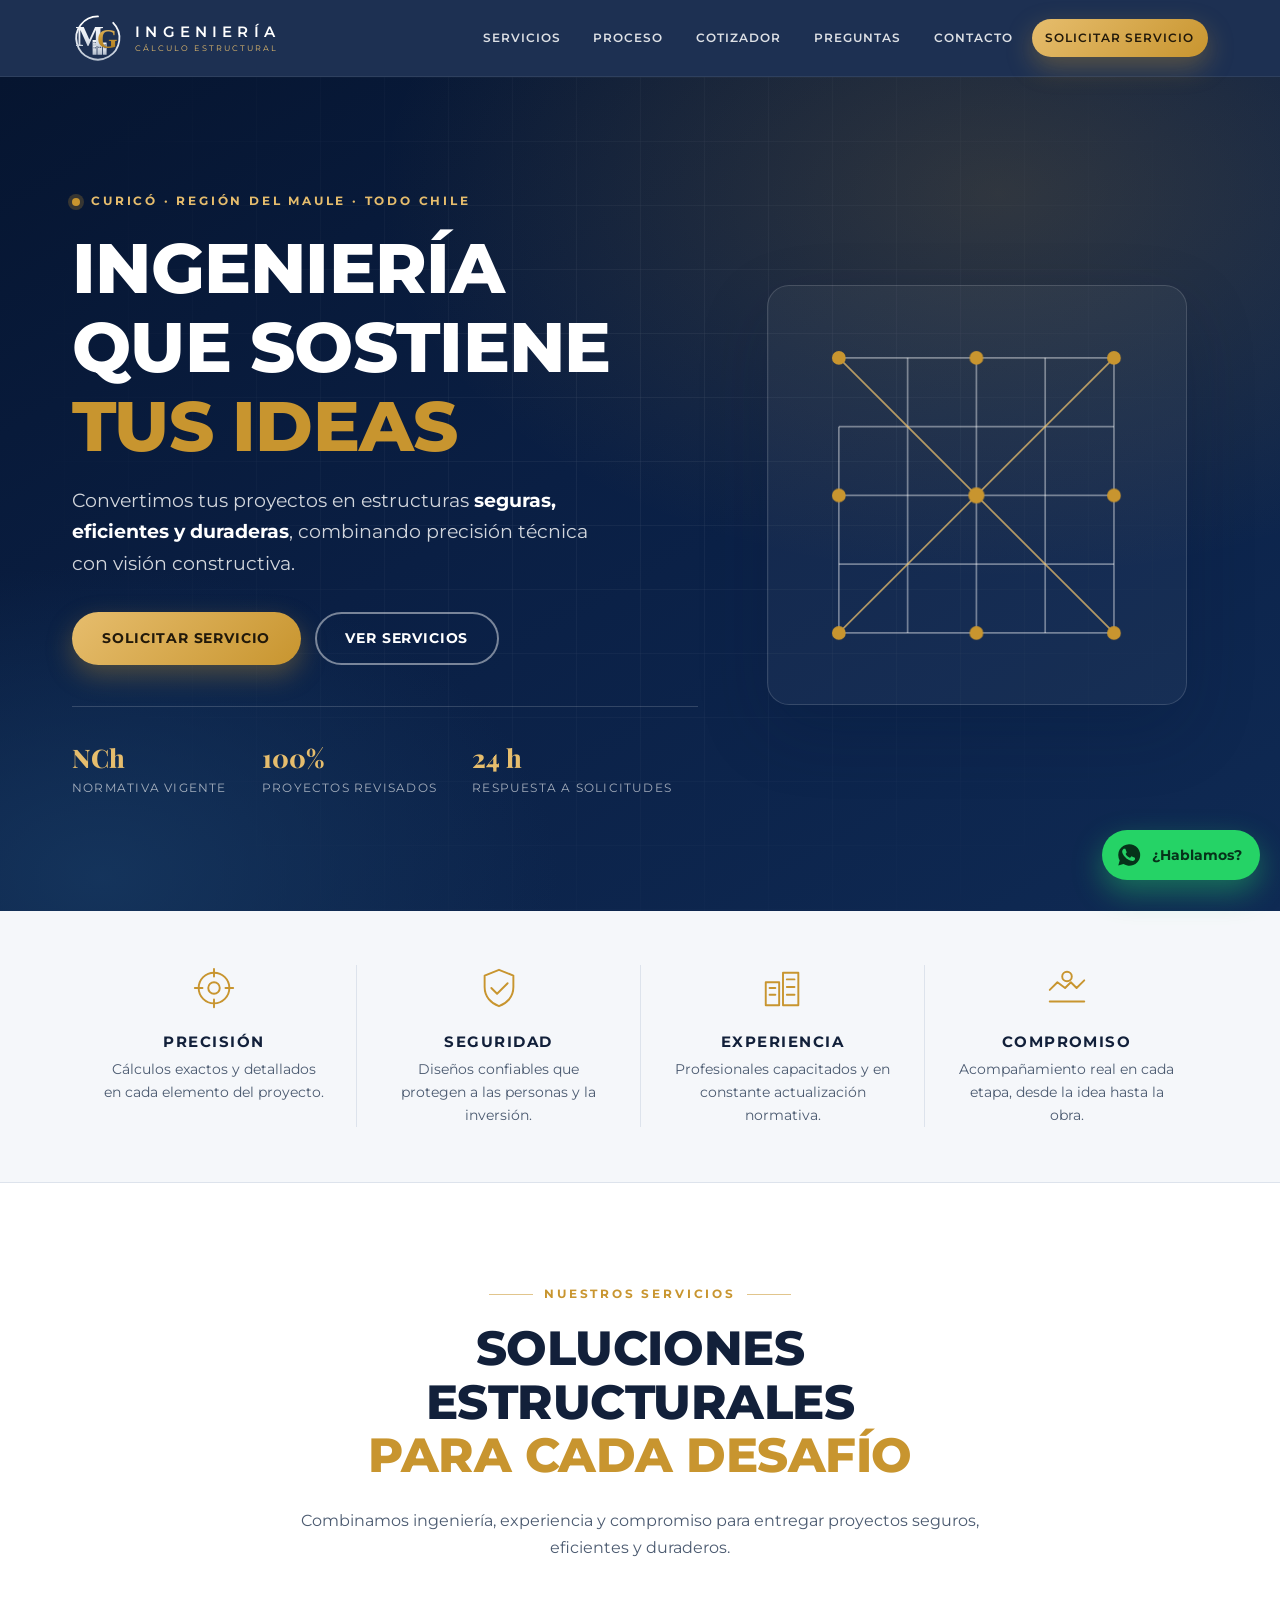
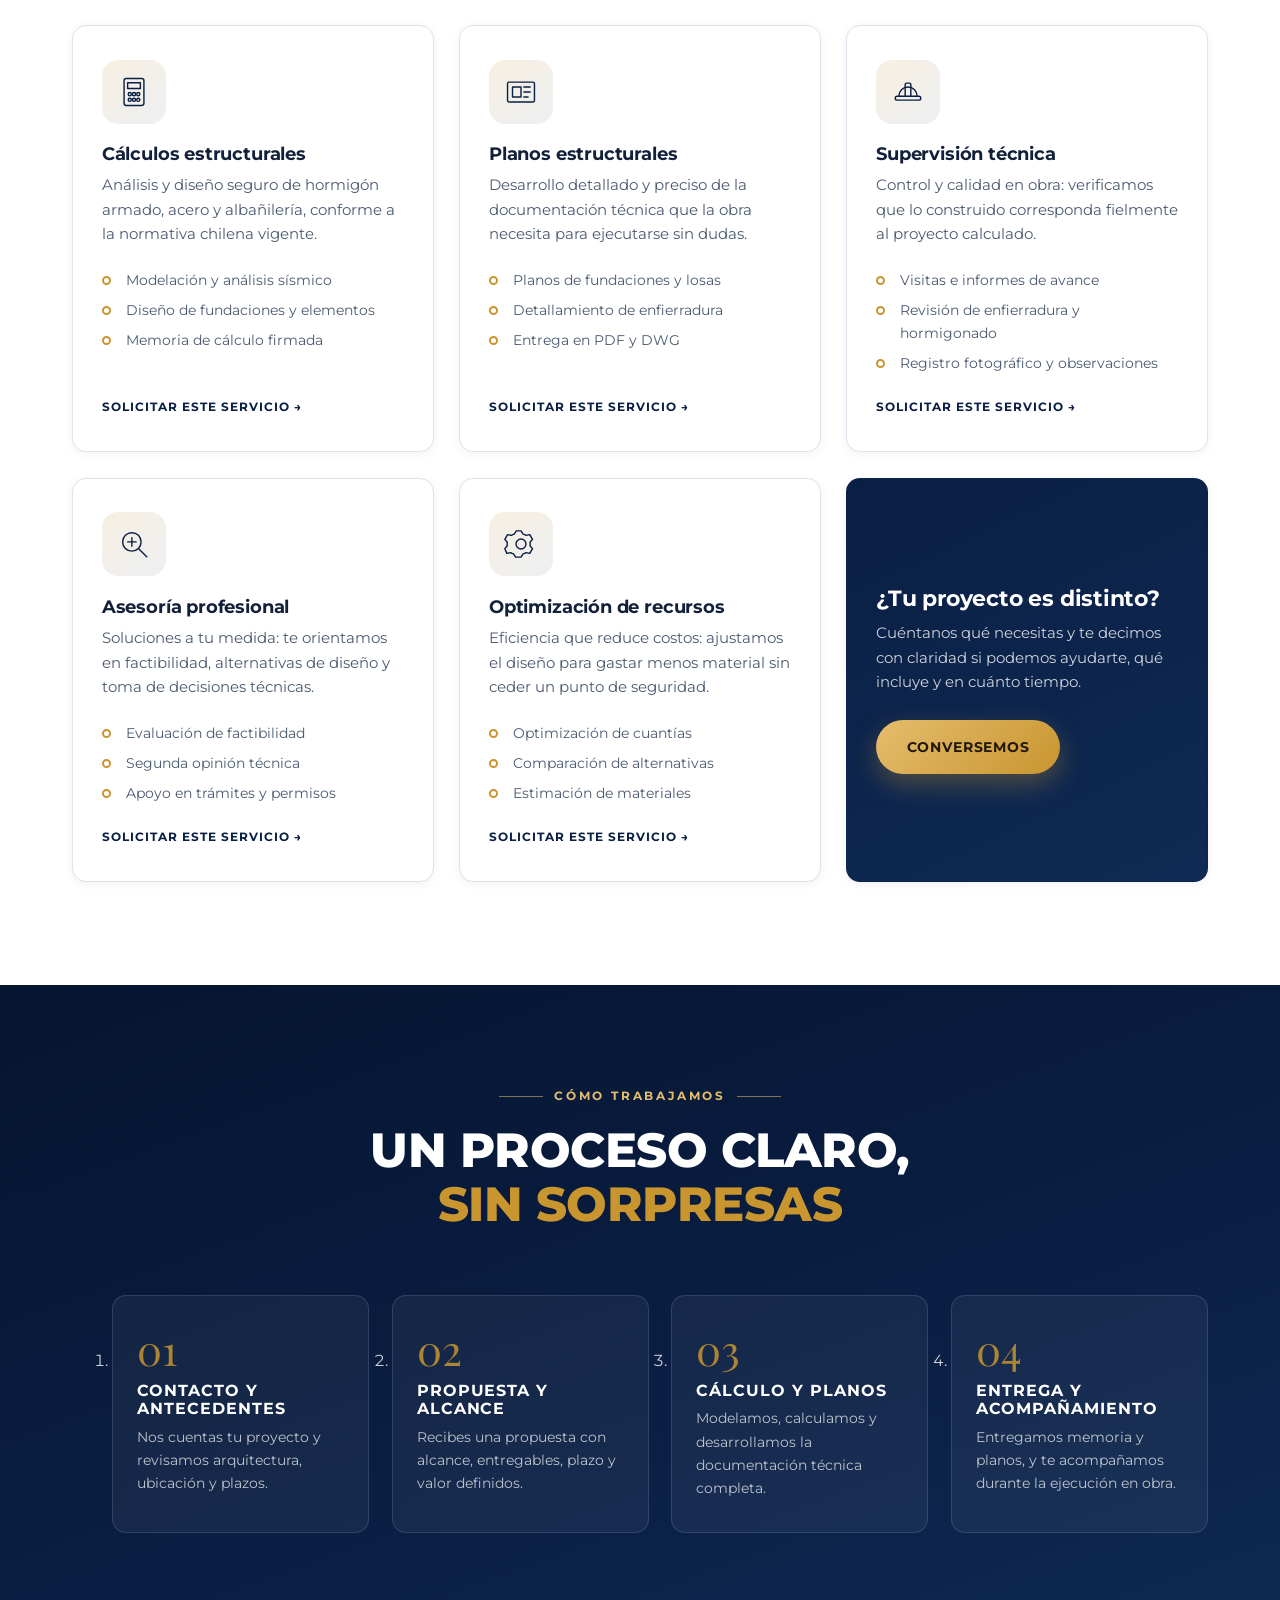
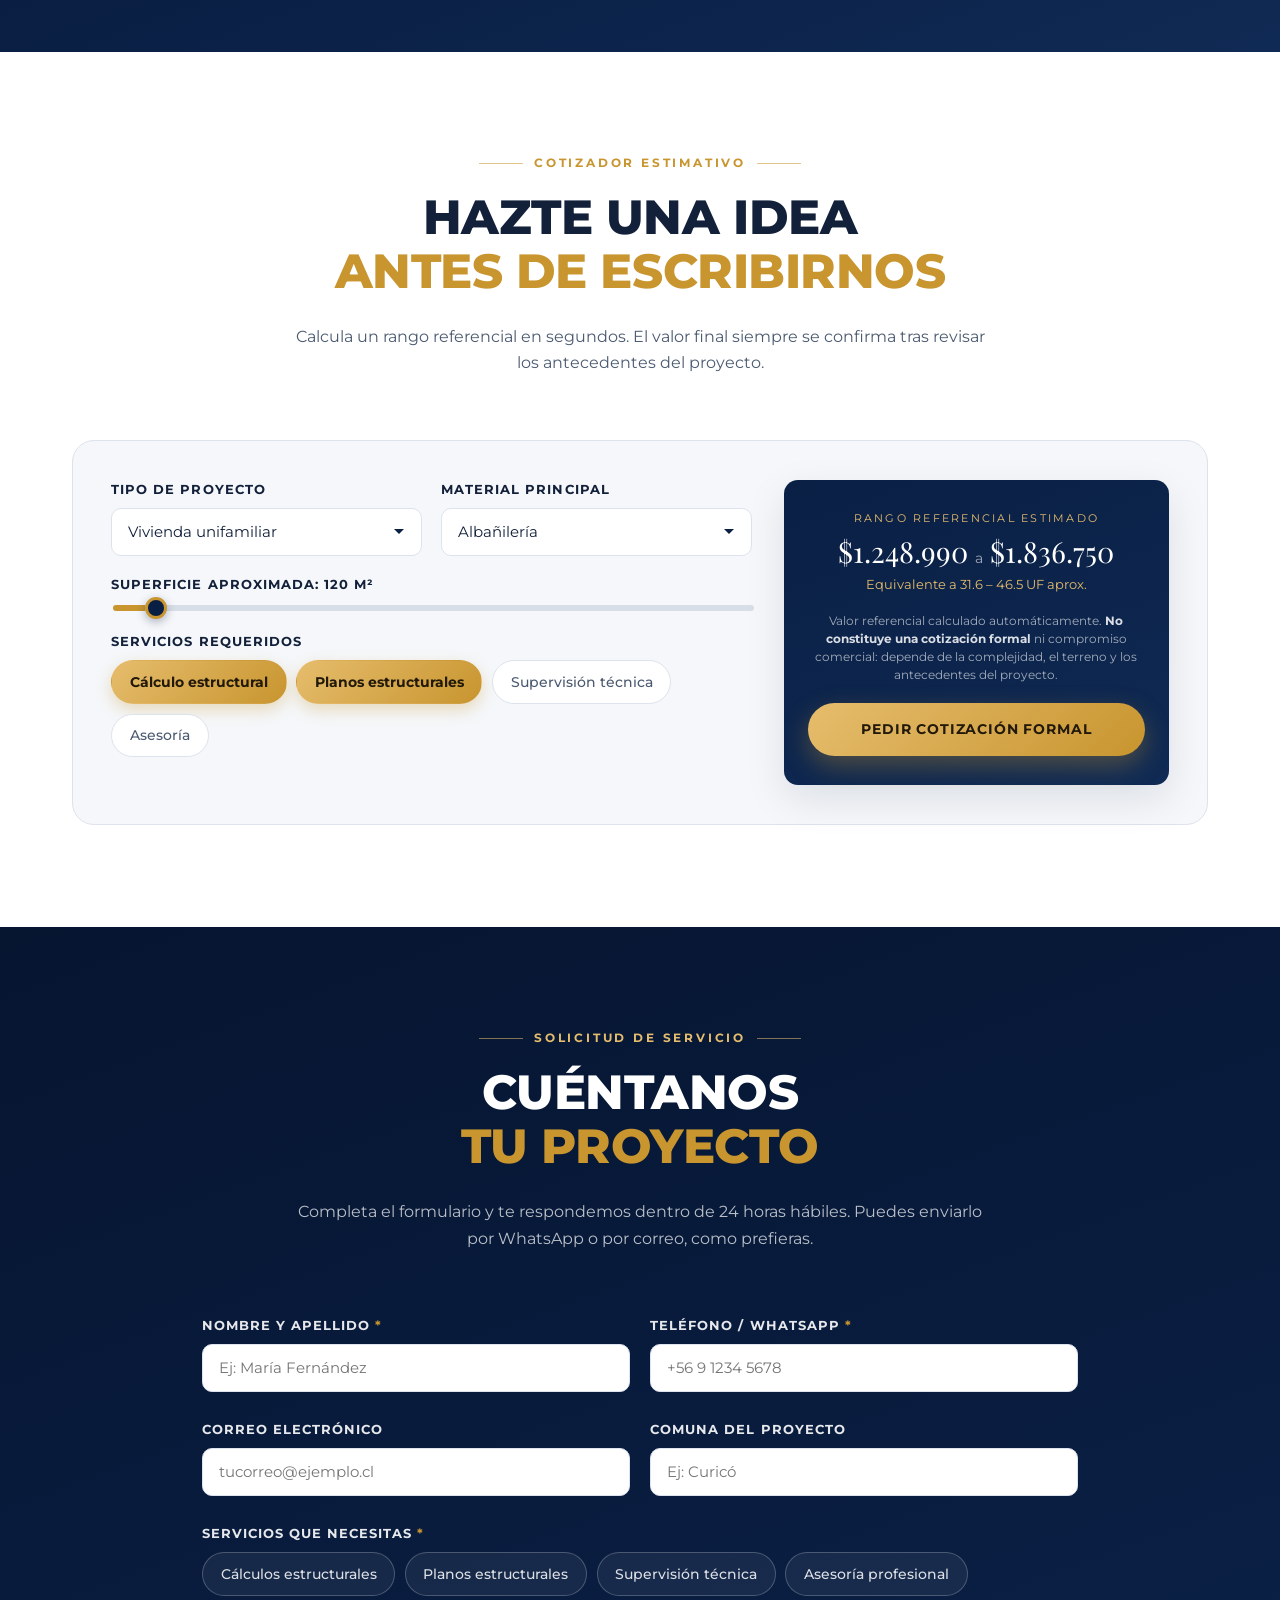
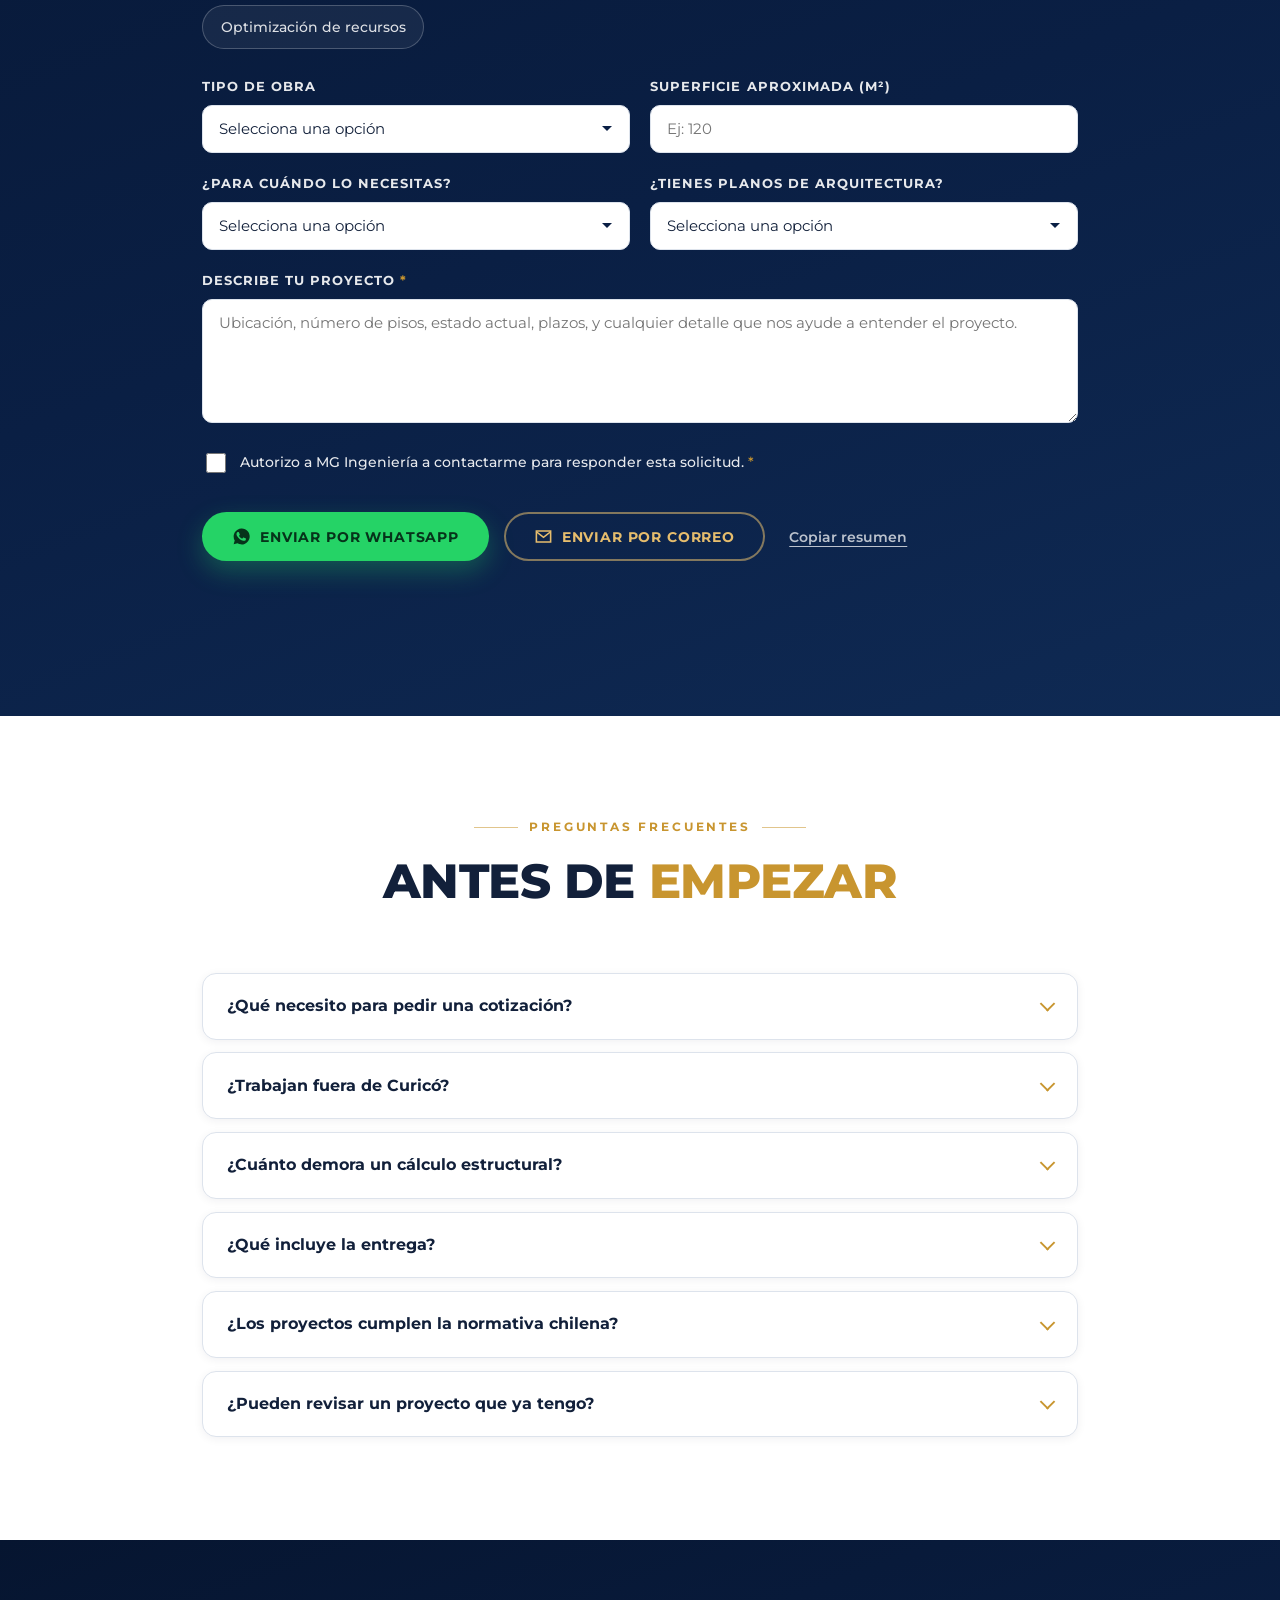
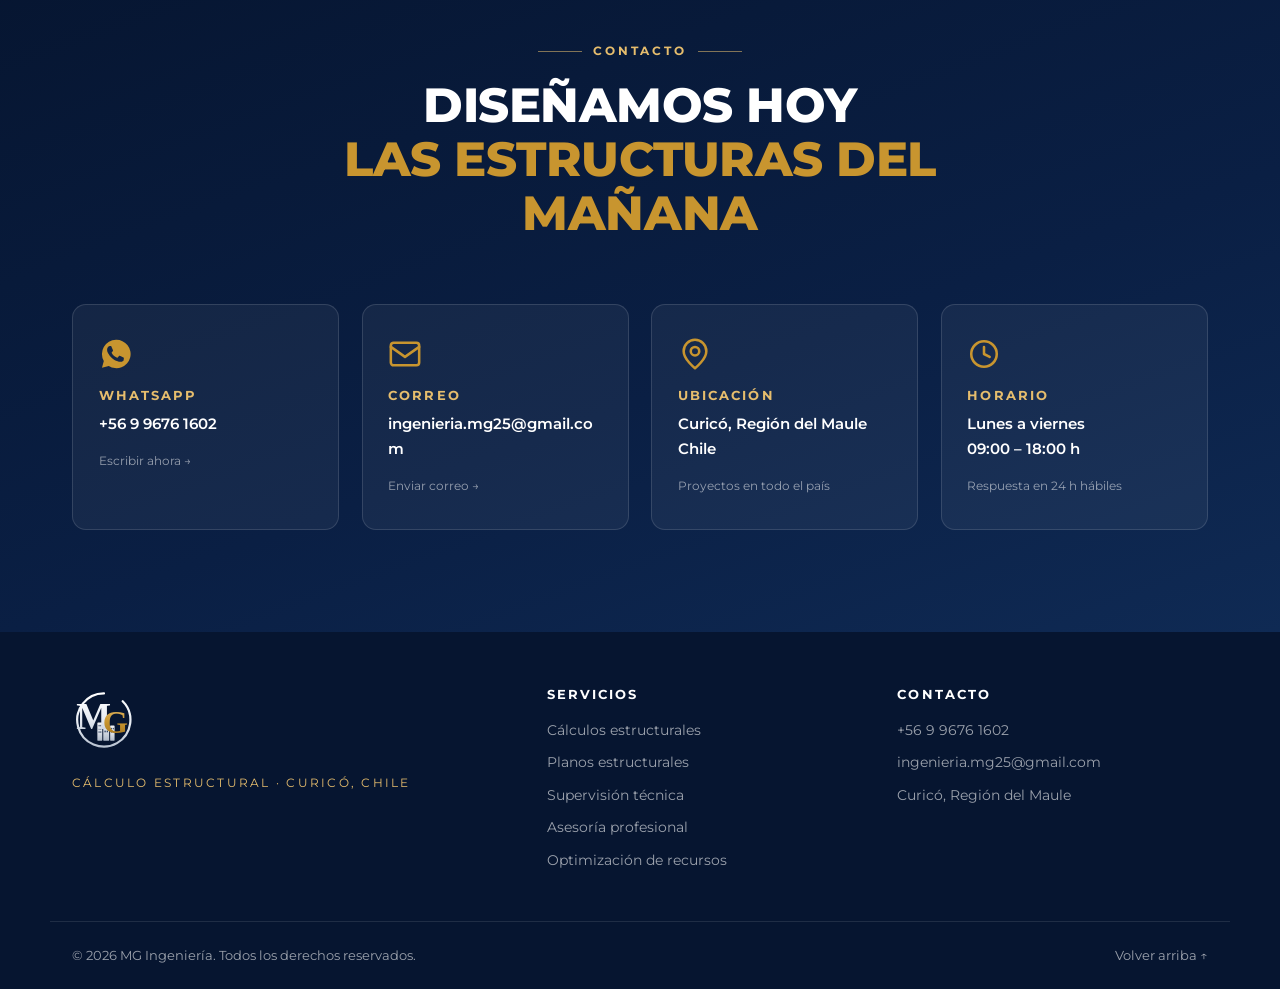
==== mg-ingenieria.html @ 3b6d4bb8 "Agregar versión de un solo archivo para previsualización mg-ingenieria.html contiene el CSS, el Java" ====
<!DOCTYPE html>
<html lang="es-CL">
<head>
<meta charset="utf-8">
<meta name="viewport" content="width=device-width, initial-scale=1">
<title>MG Ingeniería | Cálculo Estructural en Curicó, Chile</title>
<meta name="description" content="MG Ingeniería — cálculo estructural, planos, supervisión técnica y asesoría profesional en Curicó, Región del Maule. Convertimos tus proyectos en estructuras seguras, eficientes y duraderas.">
<meta name="theme-color" content="#0a1f44">
<link rel="icon" href="[data-uri]" type="image/svg+xml">
<link rel="canonical" href="https://mgingenieria.cl/">

<!-- Open Graph / redes sociales -->
<meta property="og:type" content="website">
<meta property="og:locale" content="es_CL">
<meta property="og:site_name" content="MG Ingeniería">
<meta property="og:title" content="MG Ingeniería | Cálculo Estructural">
<meta property="og:description" content="Ingeniería que sostiene tus ideas. Cálculo estructural, planos, supervisión y asesoría en Curicó, Chile.">
<meta property="og:image" content="[data-uri]">
<meta name="twitter:card" content="summary_large_image">

<link rel="preconnect" href="https://fonts.googleapis.com">
<link rel="preconnect" href="https://fonts.gstatic.com" crossorigin>
<link href="https://fonts.googleapis.com/css2?family=Montserrat:wght@400;500;600;700;800&family=Playfair+Display:wght@700&display=swap" rel="stylesheet">
<style>
/* ============================================================
   MG INGENIERÍA — Hoja de estilos
   Paleta: azul marino profundo + dorado + blanco
   ============================================================ */

:root{
  --navy-900:#061530;
  --navy-800:#0a1f44;
  --navy-700:#0f2a54;
  --navy-600:#16375f;
  --gold:#c8952f;
  --gold-300:#e6bd6d;
  --gold-600:#9c6f1d;
  --ink:#12203a;
  --body:#4b5a70;
  --line:#dde3ec;
  --bg:#ffffff;
  --bg-soft:#f5f7fa;
  --white:#ffffff;

  --radius:14px;
  --radius-lg:22px;
  --shadow-sm:0 2px 10px rgba(6,21,48,.06);
  --shadow:0 14px 40px rgba(6,21,48,.10);
  --shadow-lg:0 26px 70px rgba(6,21,48,.18);

  --wrap:1180px;
  --sans:'Montserrat', system-ui, -apple-system, 'Segoe UI', Roboto, sans-serif;
  --serif:'Playfair Display', Georgia, serif;
}

*,*::before,*::after{box-sizing:border-box}
html{scroll-behavior:smooth;scroll-padding-top:84px;-webkit-text-size-adjust:100%}
body{
  margin:0;font-family:var(--sans);color:var(--body);background:var(--bg);
  font-size:16px;line-height:1.65;overflow-x:hidden;
}
img,svg{max-width:100%}
a{color:inherit;text-decoration:none}
h1,h2,h3,h4{color:var(--ink);margin:0 0 .5em;line-height:1.12;letter-spacing:-.01em}
h1{font-size:clamp(2.6rem,6vw,4.4rem);font-weight:800;text-transform:uppercase}
h2{font-size:clamp(1.9rem,4vw,3rem);font-weight:800;text-transform:uppercase}
h3{font-size:1.12rem;font-weight:700}
p{margin:0 0 1rem}
ul{margin:0;padding:0;list-style:none}
.gold{color:var(--gold)}

.container{width:100%;max-width:var(--wrap);margin-inline:auto;padding-inline:22px}
.container.narrow{max-width:920px}

.skip-link{
  position:absolute;left:-9999px;top:0;background:var(--gold);color:#fff;
  padding:.7rem 1.1rem;z-index:999;border-radius:0 0 8px 0;font-weight:600;
}
.skip-link:focus{left:0}
:focus-visible{outline:3px solid var(--gold);outline-offset:3px;border-radius:4px}

/* ───────── Botones ───────── */
.btn{
  display:inline-flex;align-items:center;justify-content:center;gap:.55rem;
  padding:.95rem 1.9rem;border:0;border-radius:999px;cursor:pointer;
  font-family:var(--sans);font-size:.86rem;font-weight:700;letter-spacing:.06em;
  text-transform:uppercase;transition:transform .2s,box-shadow .2s,background .2s,color .2s;
  white-space:nowrap;
}
.btn:hover{transform:translateY(-2px)}
.btn-sm{padding:.62rem 1.25rem;font-size:.74rem}
.btn-block{width:100%}
.btn-gold{background:linear-gradient(135deg,var(--gold-300),var(--gold));color:#22190a;box-shadow:0 10px 26px rgba(200,149,47,.35)}
.btn-gold:hover{box-shadow:0 16px 34px rgba(200,149,47,.45)}
.btn-ghost{background:transparent;color:#fff;box-shadow:inset 0 0 0 2px rgba(255,255,255,.45)}
.btn-ghost:hover{background:rgba(255,255,255,.1)}
.btn-outline{background:transparent;color:var(--gold-300);box-shadow:inset 0 0 0 2px rgba(230,189,109,.55)}
.btn-outline:hover{background:rgba(230,189,109,.12)}
.btn-whatsapp{background:#25D366;color:#06331a;box-shadow:0 10px 26px rgba(37,211,102,.3)}
.btn-whatsapp:hover{box-shadow:0 16px 34px rgba(37,211,102,.42)}
.btn-link{background:none;color:rgba(255,255,255,.72);text-transform:none;letter-spacing:0;
  font-weight:600;padding:.9rem .6rem;text-decoration:underline;text-underline-offset:4px}
.btn-link:hover{color:#fff}
.btn-ico{width:19px;height:19px;fill:currentColor;flex:none}

/* ───────── Header ───────── */
.site-header{
  position:sticky;top:0;z-index:100;
  background:rgba(10,31,68,.92);backdrop-filter:blur(12px);
  border-bottom:1px solid rgba(255,255,255,.08);transition:box-shadow .3s,background .3s;
}
.site-header.scrolled{background:rgba(6,21,48,.97);box-shadow:0 8px 30px rgba(0,0,0,.28)}
.header-inner{display:flex;align-items:center;justify-content:space-between;gap:1rem;min-height:76px}
.brand{display:flex;align-items:center;gap:.7rem}
.brand-mark{flex:none}
.brand-text{display:flex;flex-direction:column;line-height:1}
.brand-name{color:#fff;font-weight:600;font-size:.95rem;letter-spacing:.34em}
.brand-tag{color:var(--gold-300);font-size:.53rem;letter-spacing:.24em;text-transform:uppercase;margin-top:5px}

.nav ul{display:flex;align-items:center;gap:.35rem}
.nav a{
  display:block;padding:.55rem .85rem;color:rgba(255,255,255,.85);
  font-size:.78rem;font-weight:600;letter-spacing:.08em;text-transform:uppercase;
  border-radius:999px;transition:color .2s,background .2s;
}
.nav a:not(.btn):hover,.nav a.active{color:var(--gold-300);background:rgba(255,255,255,.07)}
.nav a.btn{color:#22190a}

.nav-toggle{
  display:none;flex-direction:column;justify-content:center;gap:5px;
  width:46px;height:42px;padding:0 10px;background:transparent;border:0;cursor:pointer;
}
.nav-toggle span{height:2px;background:#fff;border-radius:2px;transition:transform .28s,opacity .2s}
.nav-toggle[aria-expanded="true"] span:nth-child(1){transform:translateY(7px) rotate(45deg)}
.nav-toggle[aria-expanded="true"] span:nth-child(2){opacity:0}
.nav-toggle[aria-expanded="true"] span:nth-child(3){transform:translateY(-7px) rotate(-45deg)}

/* ───────── Hero ───────── */
.hero{position:relative;color:#fff;overflow:hidden;isolation:isolate}
.hero-bg{
  position:absolute;inset:0;z-index:-1;
  background:
    radial-gradient(1000px 620px at 78% 14%,rgba(200,149,47,.20),transparent 62%),
    radial-gradient(760px 520px at 8% 96%,rgba(22,55,95,.85),transparent 60%),
    linear-gradient(150deg,var(--navy-900) 0%,var(--navy-800) 46%,var(--navy-700) 100%);
}
.hero-bg::after{
  content:"";position:absolute;inset:0;opacity:.16;
  background-image:linear-gradient(rgba(255,255,255,.35) 1px,transparent 1px),
                   linear-gradient(90deg,rgba(255,255,255,.35) 1px,transparent 1px);
  background-size:64px 64px;
  -webkit-mask-image:radial-gradient(circle at 50% 40%,#000,transparent 78%);
  mask-image:radial-gradient(circle at 50% 40%,#000,transparent 78%);
}
.hero-inner{
  display:grid;grid-template-columns:1.15fr .85fr;gap:3rem;align-items:center;
  padding:clamp(4rem,9vw,7.5rem) 22px clamp(4.5rem,9vw,7rem);
}
.hero h1{color:#fff;margin-bottom:1.2rem}
.lead{font-size:clamp(1.02rem,1.6vw,1.2rem);color:rgba(255,255,255,.82);max-width:34rem}
.lead strong{color:#fff;font-weight:700}
.hero-actions{display:flex;flex-wrap:wrap;gap:.9rem;margin:2rem 0 2.6rem}

.eyebrow{
  display:flex;align-items:center;gap:.7rem;margin:0 0 1.1rem;
  font-size:.73rem;font-weight:700;letter-spacing:.24em;text-transform:uppercase;color:var(--gold-300);
}
.eyebrow.center{justify-content:center;color:var(--gold)}
.eyebrow .dot{width:8px;height:8px;border-radius:50%;background:var(--gold);box-shadow:0 0 0 4px rgba(200,149,47,.25)}
.eyebrow .line{width:44px;height:1px;background:currentColor;opacity:.55}

.hero-stats{display:flex;flex-wrap:wrap;gap:2.2rem;padding-top:1.8rem;border-top:1px solid rgba(255,255,255,.16)}
.hero-stats li{display:flex;flex-direction:column}
.hero-stats strong{font-size:1.6rem;font-weight:800;color:var(--gold-300);font-family:var(--serif)}
.hero-stats span{font-size:.76rem;letter-spacing:.1em;text-transform:uppercase;color:rgba(255,255,255,.62)}

.hero-art{display:flex;justify-content:center}
.blueprint{
  position:relative;width:min(100%,420px);aspect-ratio:1;border-radius:var(--radius-lg);
  background:rgba(255,255,255,.04);border:1px solid rgba(255,255,255,.14);
  box-shadow:var(--shadow-lg);display:grid;place-items:center;padding:1.6rem;
  animation:float 7s ease-in-out infinite;
}
@keyframes float{0%,100%{transform:translateY(-8px)}50%{transform:translateY(8px)}}
.frame-svg{width:100%;height:auto}
.frame-lines line,.frame-lines rect{
  fill:none;stroke:rgba(255,255,255,.4);stroke-width:1.5;
  stroke-dasharray:900;stroke-dashoffset:900;animation:draw 3.2s ease forwards;
}
.frame-lines line:nth-child(n+8){stroke:rgba(230,189,109,.75);animation-delay:.6s}
@keyframes draw{to{stroke-dashoffset:0}}
.frame-nodes circle{fill:var(--gold);opacity:0;animation:pop .5s ease forwards 2.4s}
@keyframes pop{to{opacity:1}}

/* ───────── Valores ───────── */
.values{background:var(--bg-soft);border-bottom:1px solid var(--line)}
.values-grid{display:grid;grid-template-columns:repeat(4,1fr);gap:0;padding-block:3.4rem}
.value{padding:0 2rem;text-align:center;border-left:1px solid var(--line)}
.value:first-child{border-left:0}
.value .ico{width:46px;height:46px;fill:none;stroke:var(--gold);stroke-width:2;
  stroke-linecap:round;stroke-linejoin:round;margin-bottom:.9rem}
.value h3{text-transform:uppercase;letter-spacing:.1em;font-size:.92rem}
.value p{font-size:.88rem;margin:0}

/* ───────── Secciones ───────── */
.section{padding:clamp(4rem,8vw,6.5rem) 0}
.section-dark{
  background:linear-gradient(160deg,var(--navy-900),var(--navy-800) 60%,var(--navy-700));
  color:rgba(255,255,255,.8);
}
.section-dark h2,.section-dark h3,.section-dark h4{color:#fff}
.section-dark .eyebrow.center{color:var(--gold-300)}
.section-head{text-align:center;max-width:44rem;margin:0 auto clamp(2.6rem,5vw,4rem)}
.section-sub{font-size:1.02rem;margin-top:1rem}
.section-dark .section-sub{color:rgba(255,255,255,.72)}

/* ───────── Tarjetas de servicio ───────── */
.cards{display:grid;grid-template-columns:repeat(3,1fr);gap:1.6rem}
.card{
  position:relative;background:#fff;border:1px solid var(--line);border-radius:var(--radius);
  padding:2.1rem 1.8rem;box-shadow:var(--shadow-sm);overflow:hidden;
  transition:transform .3s,box-shadow .3s,border-color .3s;display:flex;flex-direction:column;
}
.card::before{
  content:"";position:absolute;inset:0 0 auto;height:4px;
  background:linear-gradient(90deg,var(--gold-300),var(--gold));
  transform:scaleX(0);transform-origin:left;transition:transform .35s;
}
.card:hover{transform:translateY(-8px);box-shadow:var(--shadow);border-color:transparent}
.card:hover::before{transform:scaleX(1)}
.card-ico{
  width:64px;height:64px;border-radius:16px;display:grid;place-items:center;margin-bottom:1.3rem;
  background:linear-gradient(145deg,rgba(200,149,47,.14),rgba(10,31,68,.07));
}
.card-ico svg{width:34px;height:34px;fill:none;stroke:var(--navy-800);stroke-width:2;
  stroke-linecap:round;stroke-linejoin:round}
.card:hover .card-ico svg{stroke:var(--gold)}
.card p{font-size:.93rem}
.card-list{margin:.4rem 0 1.4rem;display:grid;gap:.45rem}
.card-list li{position:relative;padding-left:1.5rem;font-size:.86rem;color:var(--body)}
.card-list li::before{
  content:"";position:absolute;left:0;top:.52em;width:9px;height:9px;border-radius:50%;
  border:2px solid var(--gold);
}
.card-cta{
  margin-top:auto;font-size:.78rem;font-weight:700;letter-spacing:.08em;text-transform:uppercase;
  color:var(--navy-800);transition:color .2s,gap .2s;
}
.card-cta:hover{color:var(--gold)}
.card-invite{
  background:linear-gradient(155deg,var(--navy-800),var(--navy-700));border-color:transparent;
  color:rgba(255,255,255,.8);justify-content:center;align-items:flex-start;
}
.card-invite h3{color:#fff;font-size:1.35rem}
.card-invite .btn{margin-top:.6rem}

/* ───────── Proceso ───────── */
.steps{display:grid;grid-template-columns:repeat(4,1fr);gap:1.4rem;counter-reset:s}
.step{
  position:relative;padding:2rem 1.5rem;border-radius:var(--radius);
  background:rgba(255,255,255,.05);border:1px solid rgba(255,255,255,.12);
  transition:background .3s,transform .3s;
}
.step:hover{background:rgba(255,255,255,.09);transform:translateY(-6px)}
.step-n{
  display:block;font-family:var(--serif);font-size:2.6rem;line-height:1;
  color:var(--gold);opacity:.85;margin-bottom:.7rem;
}
.step h3{font-size:1.02rem;text-transform:uppercase;letter-spacing:.06em}
.step p{font-size:.88rem;color:rgba(255,255,255,.72);margin:0}

/* ───────── Cotizador ───────── */
.quoter{
  display:grid;grid-template-columns:1.25fr .75fr;gap:2rem;align-items:start;
  background:var(--bg-soft);border:1px solid var(--line);border-radius:var(--radius-lg);
  padding:clamp(1.6rem,3vw,2.4rem);
}
.quoter-fields{display:grid;grid-template-columns:1fr 1fr;gap:1.2rem}
.quoter-result{
  background:linear-gradient(160deg,var(--navy-800),var(--navy-700));color:#fff;
  border-radius:var(--radius);padding:1.8rem 1.5rem;text-align:center;box-shadow:var(--shadow);
}
.quoter-label{font-size:.7rem;letter-spacing:.2em;text-transform:uppercase;color:var(--gold-300);margin-bottom:.4rem}
.quoter-value{font-family:var(--serif);font-size:clamp(1.35rem,3vw,1.8rem);color:#fff;margin:0 0 .2rem;line-height:1.3}
.quoter-value .sep{font-size:.85rem;color:rgba(255,255,255,.6);font-family:var(--sans)}
.quoter-uf{font-size:.82rem;color:var(--gold-300);margin-bottom:1rem}
.quoter-note{font-size:.73rem;line-height:1.55;color:rgba(255,255,255,.62);margin-bottom:1.2rem}
.quoter-note strong{color:rgba(255,255,255,.85)}

input[type=range]{
  width:100%;-webkit-appearance:none;appearance:none;height:6px;border-radius:99px;
  background:linear-gradient(90deg,var(--gold) 0%,var(--gold) var(--pct,20%),#d7dee8 var(--pct,20%));
  outline-offset:6px;
}
input[type=range]::-webkit-slider-thumb{
  -webkit-appearance:none;width:22px;height:22px;border-radius:50%;background:var(--navy-800);
  border:3px solid var(--gold);cursor:pointer;box-shadow:0 3px 10px rgba(6,21,48,.3);
}
input[type=range]::-moz-range-thumb{
  width:22px;height:22px;border-radius:50%;background:var(--navy-800);
  border:3px solid var(--gold);cursor:pointer;
}

/* ───────── Formularios ───────── */
.form-grid{display:grid;grid-template-columns:1fr 1fr;gap:1.3rem}
.field{display:flex;flex-direction:column;gap:.45rem;min-width:0}
.field-wide{grid-column:1/-1}
label,.label{font-size:.79rem;font-weight:700;letter-spacing:.08em;text-transform:uppercase;color:var(--ink)}
.section-dark label,.section-dark .label{color:rgba(255,255,255,.9)}
.req{color:var(--gold)}
input[type=text],input[type=tel],input[type=email],input[type=number],select,textarea{
  width:100%;padding:.85rem 1rem;font-family:var(--sans);font-size:.94rem;color:var(--ink);
  background:#fff;border:1.5px solid var(--line);border-radius:10px;transition:border-color .2s,box-shadow .2s;
}
textarea{resize:vertical;min-height:120px}
select{appearance:none;background-image:url("data:image/svg+xml;charset=utf-8,%3Csvg xmlns='http://www.w3.org/2000/svg' viewBox='0 0 12 8'%3E%3Cpath fill='%230a1f44' d='M1 1l5 5 5-5'/%3E%3C/svg%3E");
  background-repeat:no-repeat;background-position:right 1rem center;background-size:12px;padding-right:2.4rem}
input:focus,select:focus,textarea:focus{
  outline:none;border-color:var(--gold);box-shadow:0 0 0 4px rgba(200,149,47,.18);
}
input.invalid,textarea.invalid{border-color:#e05a4d;box-shadow:0 0 0 4px rgba(224,90,77,.15)}
.error{font-size:.78rem;color:#ff9d92;margin:0;min-height:0}
.section:not(.section-dark) .error{color:#c9382a}

.chips{display:flex;flex-wrap:wrap;gap:.6rem}
.chip{position:relative;cursor:pointer;text-transform:none;letter-spacing:0;font-weight:500}
.chip input{position:absolute;opacity:0;width:0;height:0}
.chip span{
  display:inline-block;padding:.6rem 1.1rem;border-radius:999px;font-size:.85rem;
  background:rgba(255,255,255,.06);border:1.5px solid rgba(255,255,255,.22);color:rgba(255,255,255,.85);
  transition:all .2s;
}
:where(.section:not(.section-dark),.quoter) .chip span{
  background:#fff;border-color:var(--line);color:var(--body);
}
.chip input:checked + span{
  background:linear-gradient(135deg,var(--gold-300),var(--gold));border-color:transparent;
  color:#22190a;font-weight:700;box-shadow:0 6px 16px rgba(200,149,47,.3);
}
.chip input:focus-visible + span{outline:3px solid var(--gold);outline-offset:3px}

.check{display:flex;align-items:flex-start;gap:.7rem;text-transform:none;letter-spacing:0;
  font-weight:500;font-size:.88rem;cursor:pointer;color:rgba(255,255,255,.8)}
.check input{width:20px;height:20px;flex:none;accent-color:var(--gold);margin-top:2px}

.hp{position:absolute;left:-9999px;width:1px;height:1px;overflow:hidden}

.form-actions{display:flex;flex-wrap:wrap;gap:.9rem;align-items:center;margin-top:1.8rem}
.form-status{margin-top:1rem;font-size:.9rem;min-height:1.4em;color:var(--gold-300)}
.form-status.ok{color:#7ee2a8}
.form-status.err{color:#ff9d92}

/* ───────── FAQ ───────── */
.faq{display:grid;gap:.8rem}
.faq details{
  background:#fff;border:1px solid var(--line);border-radius:var(--radius);
  box-shadow:var(--shadow-sm);overflow:hidden;transition:box-shadow .25s,border-color .25s;
}
.faq details[open]{box-shadow:var(--shadow);border-color:rgba(200,149,47,.45)}
.faq summary{
  list-style:none;cursor:pointer;padding:1.2rem 3.2rem 1.2rem 1.5rem;position:relative;
  font-weight:700;color:var(--ink);font-size:1rem;
}
.faq summary::-webkit-details-marker{display:none}
.faq summary::after{
  content:"";position:absolute;right:1.5rem;top:50%;width:11px;height:11px;
  border-right:2.5px solid var(--gold);border-bottom:2.5px solid var(--gold);
  transform:translateY(-70%) rotate(45deg);transition:transform .28s;
}
.faq details[open] summary::after{transform:translateY(-30%) rotate(-135deg)}
.faq-body{padding:0 1.5rem 1.4rem;font-size:.94rem}
.faq-body p{margin:0}

/* ───────── Contacto ───────── */
.contact-grid{display:grid;grid-template-columns:repeat(4,1fr);gap:1.4rem}
.contact-card{
  display:flex;flex-direction:column;align-items:flex-start;gap:.35rem;
  padding:2rem 1.6rem;border-radius:var(--radius);
  background:rgba(255,255,255,.05);border:1px solid rgba(255,255,255,.13);
  transition:background .3s,transform .3s,border-color .3s;
}
a.contact-card:hover{background:rgba(255,255,255,.1);transform:translateY(-6px);border-color:rgba(200,149,47,.5)}
.contact-card .ico{width:34px;height:34px;fill:none;stroke:var(--gold);stroke-width:1.8;
  stroke-linecap:round;stroke-linejoin:round;margin-bottom:.7rem}
.contact-card .ico-fill{fill:var(--gold);stroke:none}
.contact-card h3{font-size:.82rem;letter-spacing:.16em;text-transform:uppercase;color:var(--gold-300);margin-bottom:.15rem}
.contact-card p{color:#fff;font-weight:600;margin:0;font-size:.95rem;overflow-wrap:anywhere;hyphens:none}
.contact-go{margin-top:.6rem;font-size:.78rem;color:rgba(255,255,255,.55)}

/* ───────── Footer ───────── */
.site-footer{background:var(--navy-900);color:rgba(255,255,255,.6);padding-top:3.5rem}
.footer-inner{display:grid;grid-template-columns:1.4fr 1fr 1fr;gap:2.5rem;padding-bottom:2.5rem}
.footer-tag{font-size:.78rem;letter-spacing:.18em;text-transform:uppercase;color:var(--gold-300);margin-top:.8rem}
.site-footer h4{color:#fff;font-size:.8rem;letter-spacing:.16em;text-transform:uppercase;margin-bottom:1rem}
.site-footer li{margin-bottom:.55rem;font-size:.9rem}
.site-footer a:hover{color:var(--gold-300)}
.footer-bottom{
  display:flex;flex-wrap:wrap;justify-content:space-between;gap:.6rem;
  padding-block:1.4rem;border-top:1px solid rgba(255,255,255,.1);font-size:.82rem;
}
.footer-bottom p{margin:0}

/* ───────── WhatsApp flotante ───────── */
.wa-float{
  position:fixed;right:20px;bottom:20px;z-index:120;
  display:flex;align-items:center;gap:.6rem;padding:12px 18px 12px 14px;
  background:#25D366;color:#06331a;border-radius:999px;font-weight:700;font-size:.86rem;
  box-shadow:0 12px 30px rgba(37,211,102,.42);transition:transform .25s,box-shadow .25s;
}
.wa-float:hover{transform:translateY(-3px) scale(1.03);box-shadow:0 18px 40px rgba(37,211,102,.55)}
.wa-float svg{width:26px;height:26px;fill:currentColor;flex:none}

/* ───────── Animación al hacer scroll ───────── */
.reveal{opacity:0;transform:translateY(28px);transition:opacity .7s ease,transform .7s ease}
.reveal.visible{opacity:1;transform:none}

/* ═════════ Responsivo ═════════ */
@media (max-width:980px){
  .hero-inner{grid-template-columns:1fr;text-align:center}
  .hero .eyebrow,.hero-actions,.hero-stats{justify-content:center}
  .lead{margin-inline:auto}
  .hero-art{order:-1;margin-bottom:1rem}
  .blueprint{width:min(100%,300px)}
  .values-grid{grid-template-columns:1fr 1fr;gap:2rem 0}
  .value{border-left:0;padding-inline:1rem}
  .cards,.steps,.contact-grid{grid-template-columns:1fr 1fr}
  .quoter{grid-template-columns:1fr}
  .footer-inner{grid-template-columns:1fr 1fr}
}
@media (max-width:760px){
  html{scroll-padding-top:72px}
  .nav-toggle{display:flex}
  .nav{
    position:absolute;inset:100% 0 auto;background:var(--navy-900);
    border-bottom:1px solid rgba(255,255,255,.12);
    max-height:0;overflow:hidden;transition:max-height .35s ease;
  }
  .nav.open{max-height:520px}
  .nav ul{flex-direction:column;align-items:stretch;gap:0;padding:.8rem 22px 1.4rem}
  .nav a{padding:.95rem .4rem;font-size:.85rem;border-bottom:1px solid rgba(255,255,255,.07)}
  .nav a.btn{margin-top:.9rem;justify-content:center;border-bottom:0}
  .cards,.steps,.contact-grid,.form-grid,.quoter-fields{grid-template-columns:1fr}
  .field-wide{grid-column:auto}
  .footer-inner{grid-template-columns:1fr;gap:2rem}
  .form-actions .btn{width:100%}
  .wa-label{display:none}
  .wa-float{padding:14px;border-radius:50%}
  .hero-stats{gap:1.4rem}
}

@media (prefers-reduced-motion:reduce){
  *,*::before,*::after{animation-duration:.001ms!important;animation-iteration-count:1!important;
    transition-duration:.001ms!important;scroll-behavior:auto!important}
  .reveal{opacity:1;transform:none}
}

@media print{
  .site-header,.wa-float,.form-actions,.hero-art{display:none}
  body{color:#000}
  .section-dark{background:#fff;color:#000}
}

</style>
</head>
<body>

<a class="skip-link" href="#contenido">Saltar al contenido</a>

<!-- ══════════ HEADER ══════════ -->
<header class="site-header" id="inicio">
  <div class="container header-inner">
    <a class="brand" href="#inicio" aria-label="MG Ingeniería — inicio">
      <img src="[data-uri]" alt="" width="52" height="52" class="brand-mark">
      <span class="brand-text">
        <span class="brand-name">INGENIERÍA</span>
        <span class="brand-tag">Cálculo Estructural</span>
      </span>
    </a>

    <button class="nav-toggle" id="navToggle" aria-expanded="false" aria-controls="navMenu" aria-label="Abrir menú">
      <span></span><span></span><span></span>
    </button>

    <nav class="nav" id="navMenu" aria-label="Menú principal">
      <ul>
        <li><a href="#servicios">Servicios</a></li>
        <li><a href="#proceso">Proceso</a></li>
        <li><a href="#cotizador">Cotizador</a></li>
        <li><a href="#faq">Preguntas</a></li>
        <li><a href="#contacto">Contacto</a></li>
        <li><a class="btn btn-gold btn-sm" href="#solicitud">Solicitar servicio</a></li>
      </ul>
    </nav>
  </div>
</header>

<main id="contenido">

<!-- ══════════ HERO ══════════ -->
<section class="hero">
  <div class="hero-bg" aria-hidden="true"></div>
  <div class="container hero-inner">
    <div class="hero-copy">
      <p class="eyebrow"><span class="dot"></span> Curicó · Región del Maule · Todo Chile</p>
      <h1>Ingeniería<br>que sostiene<br><span class="gold">tus ideas</span></h1>
      <p class="lead">
        Convertimos tus proyectos en estructuras <strong>seguras, eficientes y duraderas</strong>,
        combinando precisión técnica con visión constructiva.
      </p>
      <div class="hero-actions">
        <a class="btn btn-gold" href="#solicitud">Solicitar servicio</a>
        <a class="btn btn-ghost" href="#servicios">Ver servicios</a>
      </div>
      <ul class="hero-stats">
        <li><strong>NCh</strong><span>Normativa vigente</span></li>
        <li><strong>100%</strong><span>Proyectos revisados</span></li>
        <li><strong>24 h</strong><span>Respuesta a solicitudes</span></li>
      </ul>
    </div>

    <div class="hero-art" aria-hidden="true">
      <div class="blueprint">
        <svg viewBox="0 0 320 320" class="frame-svg">
          <g class="frame-lines">
            <rect x="40" y="40" width="240" height="240"/>
            <line x1="40" y1="100" x2="280" y2="100"/>
            <line x1="40" y1="160" x2="280" y2="160"/>
            <line x1="40" y1="220" x2="280" y2="220"/>
            <line x1="100" y1="40" x2="100" y2="280"/>
            <line x1="160" y1="40" x2="160" y2="280"/>
            <line x1="220" y1="40" x2="220" y2="280"/>
            <line x1="40" y1="40" x2="160" y2="160"/>
            <line x1="280" y1="40" x2="160" y2="160"/>
            <line x1="40" y1="280" x2="160" y2="160"/>
            <line x1="280" y1="280" x2="160" y2="160"/>
          </g>
          <g class="frame-nodes">
            <circle cx="40" cy="40" r="6"/><circle cx="160" cy="40" r="6"/><circle cx="280" cy="40" r="6"/>
            <circle cx="40" cy="160" r="6"/><circle cx="160" cy="160" r="7"/><circle cx="280" cy="160" r="6"/>
            <circle cx="40" cy="280" r="6"/><circle cx="160" cy="280" r="6"/><circle cx="280" cy="280" r="6"/>
          </g>
        </svg>
      </div>
    </div>
  </div>
</section>

<!-- ══════════ VALORES ══════════ -->
<section class="values" aria-label="Nuestros valores">
  <div class="container values-grid">
    <article class="value reveal">
      <svg class="ico" viewBox="0 0 48 48" aria-hidden="true"><circle cx="24" cy="24" r="16"/><circle cx="24" cy="24" r="6"/><line x1="24" y1="4" x2="24" y2="12"/><line x1="24" y1="36" x2="24" y2="44"/><line x1="4" y1="24" x2="12" y2="24"/><line x1="36" y1="24" x2="44" y2="24"/></svg>
      <h3>Precisión</h3><p>Cálculos exactos y detallados en cada elemento del proyecto.</p>
    </article>
    <article class="value reveal">
      <svg class="ico" viewBox="0 0 48 48" aria-hidden="true"><path d="M24 5l15 6v12c0 10-6.5 17-15 20-8.5-3-15-10-15-20V11z"/><polyline points="16,24 22,30 33,19"/></svg>
      <h3>Seguridad</h3><p>Diseños confiables que protegen a las personas y la inversión.</p>
    </article>
    <article class="value reveal">
      <svg class="ico" viewBox="0 0 48 48" aria-hidden="true"><rect x="6" y="18" width="14" height="24"/><rect x="24" y="8" width="16" height="34"/><line x1="10" y1="24" x2="16" y2="24"/><line x1="10" y1="31" x2="16" y2="31"/><line x1="28" y1="15" x2="36" y2="15"/><line x1="28" y1="23" x2="36" y2="23"/><line x1="28" y1="31" x2="36" y2="31"/></svg>
      <h3>Experiencia</h3><p>Profesionales capacitados y en constante actualización normativa.</p>
    </article>
    <article class="value reveal">
      <svg class="ico" viewBox="0 0 48 48" aria-hidden="true"><path d="M6 26l8-8 8 6 6-6 6 6 8-8"/><path d="M6 38h36"/><circle cx="24" cy="12" r="5"/></svg>
      <h3>Compromiso</h3><p>Acompañamiento real en cada etapa, desde la idea hasta la obra.</p>
    </article>
  </div>
</section>

<!-- ══════════ SERVICIOS ══════════ -->
<section class="section" id="servicios">
  <div class="container">
    <header class="section-head reveal">
      <p class="eyebrow center"><span class="line"></span> Nuestros servicios <span class="line"></span></p>
      <h2>Soluciones estructurales<br><span class="gold">para cada desafío</span></h2>
      <p class="section-sub">Combinamos ingeniería, experiencia y compromiso para entregar proyectos seguros, eficientes y duraderos.</p>
    </header>

    <div class="cards">
      <article class="card reveal">
        <div class="card-ico">
          <svg viewBox="0 0 48 48" aria-hidden="true"><rect x="10" y="5" width="28" height="38" rx="3"/><rect x="15" y="11" width="18" height="8"/><circle cx="18" cy="27" r="2.2"/><circle cx="24" cy="27" r="2.2"/><circle cx="30" cy="27" r="2.2"/><circle cx="18" cy="35" r="2.2"/><circle cx="24" cy="35" r="2.2"/><circle cx="30" cy="35" r="2.2"/></svg>
        </div>
        <h3>Cálculos estructurales</h3>
        <p>Análisis y diseño seguro de hormigón armado, acero y albañilería, conforme a la normativa chilena vigente.</p>
        <ul class="card-list">
          <li>Modelación y análisis sísmico</li>
          <li>Diseño de fundaciones y elementos</li>
          <li>Memoria de cálculo firmada</li>
        </ul>
        <a class="card-cta" href="#solicitud" data-servicio="Cálculos estructurales">Solicitar este servicio →</a>
      </article>

      <article class="card reveal">
        <div class="card-ico">
          <svg viewBox="0 0 48 48" aria-hidden="true"><rect x="5" y="10" width="38" height="28" rx="2"/><rect x="12" y="17" width="12" height="14"/><line x1="28" y1="17" x2="37" y2="17"/><line x1="28" y1="24" x2="37" y2="24"/><line x1="28" y1="31" x2="34" y2="31"/></svg>
        </div>
        <h3>Planos estructurales</h3>
        <p>Desarrollo detallado y preciso de la documentación técnica que la obra necesita para ejecutarse sin dudas.</p>
        <ul class="card-list">
          <li>Planos de fundaciones y losas</li>
          <li>Detallamiento de enfierradura</li>
          <li>Entrega en PDF y DWG</li>
        </ul>
        <a class="card-cta" href="#solicitud" data-servicio="Planos estructurales">Solicitar este servicio →</a>
      </article>

      <article class="card reveal">
        <div class="card-ico">
          <svg viewBox="0 0 48 48" aria-hidden="true"><path d="M11 30a13 13 0 0 1 26 0"/><path d="M20 30V13.5a2 2 0 0 1 2-2h4a2 2 0 0 1 2 2V30"/><rect x="6" y="30" width="36" height="5.5" rx="2.75"/></svg>
        </div>
        <h3>Supervisión técnica</h3>
        <p>Control y calidad en obra: verificamos que lo construido corresponda fielmente al proyecto calculado.</p>
        <ul class="card-list">
          <li>Visitas e informes de avance</li>
          <li>Revisión de enfierradura y hormigonado</li>
          <li>Registro fotográfico y observaciones</li>
        </ul>
        <a class="card-cta" href="#solicitud" data-servicio="Supervisión técnica">Solicitar este servicio →</a>
      </article>

      <article class="card reveal">
        <div class="card-ico">
          <svg viewBox="0 0 48 48" aria-hidden="true"><circle cx="21" cy="21" r="13"/><line x1="31" y1="31" x2="42" y2="42"/><line x1="15" y1="21" x2="27" y2="21"/><line x1="21" y1="15" x2="21" y2="27"/></svg>
        </div>
        <h3>Asesoría profesional</h3>
        <p>Soluciones a tu medida: te orientamos en factibilidad, alternativas de diseño y toma de decisiones técnicas.</p>
        <ul class="card-list">
          <li>Evaluación de factibilidad</li>
          <li>Segunda opinión técnica</li>
          <li>Apoyo en trámites y permisos</li>
        </ul>
        <a class="card-cta" href="#solicitud" data-servicio="Asesoría profesional">Solicitar este servicio →</a>
      </article>

      <article class="card reveal">
        <div class="card-ico">
          <svg viewBox="0 0 48 48" aria-hidden="true"><circle cx="24" cy="24" r="7"/><path d="M24 5.5l3 4.6a15 15 0 0 1 4 1.7l5.4-1 3.8 6.6-3.4 4.2a15 15 0 0 1 0 4.8l3.4 4.2-3.8 6.6-5.4-1a15 15 0 0 1-4 1.7l-3 4.6h-7.6l-3-4.6a15 15 0 0 1-4-1.7l-5.4 1L1.2 30.6l3.4-4.2a15 15 0 0 1 0-4.8L1.2 17.4 5 10.8l5.4 1a15 15 0 0 1 4-1.7l3-4.6z"/></svg>
        </div>
        <h3>Optimización de recursos</h3>
        <p>Eficiencia que reduce costos: ajustamos el diseño para gastar menos material sin ceder un punto de seguridad.</p>
        <ul class="card-list">
          <li>Optimización de cuantías</li>
          <li>Comparación de alternativas</li>
          <li>Estimación de materiales</li>
        </ul>
        <a class="card-cta" href="#solicitud" data-servicio="Optimización de recursos">Solicitar este servicio →</a>
      </article>

      <article class="card card-invite reveal">
        <h3>¿Tu proyecto es distinto?</h3>
        <p>Cuéntanos qué necesitas y te decimos con claridad si podemos ayudarte, qué incluye y en cuánto tiempo.</p>
        <a class="btn btn-gold" href="#solicitud">Conversemos</a>
      </article>
    </div>
  </div>
</section>

<!-- ══════════ PROCESO ══════════ -->
<section class="section section-dark" id="proceso">
  <div class="container">
    <header class="section-head reveal">
      <p class="eyebrow center"><span class="line"></span> Cómo trabajamos <span class="line"></span></p>
      <h2>Un proceso claro,<br><span class="gold">sin sorpresas</span></h2>
    </header>

    <ol class="steps">
      <li class="step reveal"><span class="step-n">01</span><h3>Contacto y antecedentes</h3><p>Nos cuentas tu proyecto y revisamos arquitectura, ubicación y plazos.</p></li>
      <li class="step reveal"><span class="step-n">02</span><h3>Propuesta y alcance</h3><p>Recibes una propuesta con alcance, entregables, plazo y valor definidos.</p></li>
      <li class="step reveal"><span class="step-n">03</span><h3>Cálculo y planos</h3><p>Modelamos, calculamos y desarrollamos la documentación técnica completa.</p></li>
      <li class="step reveal"><span class="step-n">04</span><h3>Entrega y acompañamiento</h3><p>Entregamos memoria y planos, y te acompañamos durante la ejecución en obra.</p></li>
    </ol>
  </div>
</section>

<!-- ══════════ COTIZADOR ══════════ -->
<section class="section" id="cotizador">
  <div class="container">
    <header class="section-head reveal">
      <p class="eyebrow center"><span class="line"></span> Cotizador estimativo <span class="line"></span></p>
      <h2>Hazte una idea<br><span class="gold">antes de escribirnos</span></h2>
      <p class="section-sub">Calcula un rango referencial en segundos. El valor final siempre se confirma tras revisar los antecedentes del proyecto.</p>
    </header>

    <div class="quoter reveal">
      <div class="quoter-fields">
        <div class="field">
          <label for="q-tipo">Tipo de proyecto</label>
          <select id="q-tipo">
            <option value="vivienda">Vivienda unifamiliar</option>
            <option value="ampliacion">Ampliación o remodelación</option>
            <option value="edificio">Edificio / multifamiliar</option>
            <option value="industrial">Nave industrial / bodega</option>
            <option value="otro">Otro tipo de obra</option>
          </select>
        </div>
        <div class="field">
          <label for="q-material">Material principal</label>
          <select id="q-material">
            <option value="albanileria">Albañilería</option>
            <option value="hormigon">Hormigón armado</option>
            <option value="acero">Estructura de acero</option>
            <option value="madera">Madera</option>
            <option value="mixto">Mixto</option>
          </select>
        </div>
        <div class="field field-wide">
          <label for="q-m2">Superficie aproximada: <output id="q-m2-out">120</output> m²</label>
          <input type="range" id="q-m2" min="20" max="2000" step="10" value="120">
        </div>
        <div class="field field-wide">
          <span class="label">Servicios requeridos</span>
          <div class="chips">
            <label class="chip"><input type="checkbox" value="Cálculo estructural" data-f="1" checked><span>Cálculo estructural</span></label>
            <label class="chip"><input type="checkbox" value="Planos estructurales" data-f="0.55" checked><span>Planos estructurales</span></label>
            <label class="chip"><input type="checkbox" value="Supervisión técnica" data-f="0.45"><span>Supervisión técnica</span></label>
            <label class="chip"><input type="checkbox" value="Asesoría profesional" data-f="0.2"><span>Asesoría</span></label>
          </div>
        </div>
      </div>

      <div class="quoter-result" aria-live="polite">
        <p class="quoter-label">Rango referencial estimado</p>
        <p class="quoter-value"><span id="q-min">—</span> <span class="sep">a</span> <span id="q-max">—</span></p>
        <p class="quoter-uf" id="q-uf"></p>
        <p class="quoter-note">Valor referencial calculado automáticamente. <strong>No constituye una cotización formal</strong> ni compromiso comercial: depende de la complejidad, el terreno y los antecedentes del proyecto.</p>
        <a class="btn btn-gold btn-block" href="#solicitud" id="q-send">Pedir cotización formal</a>
      </div>
    </div>
  </div>
</section>

<!-- ══════════ FORMULARIO ══════════ -->
<section class="section section-dark" id="solicitud">
  <div class="container narrow">
    <header class="section-head reveal">
      <p class="eyebrow center"><span class="line"></span> Solicitud de servicio <span class="line"></span></p>
      <h2>Cuéntanos<br><span class="gold">tu proyecto</span></h2>
      <p class="section-sub">Completa el formulario y te respondemos dentro de 24 horas hábiles. Puedes enviarlo por WhatsApp o por correo, como prefieras.</p>
    </header>

    <form class="form reveal" id="requestForm" novalidate>
      <div class="form-grid">
        <div class="field">
          <label for="f-nombre">Nombre y apellido <span class="req">*</span></label>
          <input type="text" id="f-nombre" name="nombre" autocomplete="name" required placeholder="Ej: María Fernández">
          <p class="error" data-for="f-nombre"></p>
        </div>
        <div class="field">
          <label for="f-fono">Teléfono / WhatsApp <span class="req">*</span></label>
          <input type="tel" id="f-fono" name="telefono" autocomplete="tel" required placeholder="+56 9 1234 5678">
          <p class="error" data-for="f-fono"></p>
        </div>
        <div class="field">
          <label for="f-email">Correo electrónico</label>
          <input type="email" id="f-email" name="email" autocomplete="email" placeholder="tucorreo@ejemplo.cl">
          <p class="error" data-for="f-email"></p>
        </div>
        <div class="field">
          <label for="f-comuna">Comuna del proyecto</label>
          <input type="text" id="f-comuna" name="comuna" placeholder="Ej: Curicó">
        </div>

        <div class="field field-wide">
          <span class="label">Servicios que necesitas <span class="req">*</span></span>
          <div class="chips">
            <label class="chip"><input type="checkbox" name="servicio" value="Cálculos estructurales"><span>Cálculos estructurales</span></label>
            <label class="chip"><input type="checkbox" name="servicio" value="Planos estructurales"><span>Planos estructurales</span></label>
            <label class="chip"><input type="checkbox" name="servicio" value="Supervisión técnica"><span>Supervisión técnica</span></label>
            <label class="chip"><input type="checkbox" name="servicio" value="Asesoría profesional"><span>Asesoría profesional</span></label>
            <label class="chip"><input type="checkbox" name="servicio" value="Optimización de recursos"><span>Optimización de recursos</span></label>
          </div>
          <p class="error" data-for="servicio"></p>
        </div>

        <div class="field">
          <label for="f-tipo">Tipo de obra</label>
          <select id="f-tipo" name="tipo">
            <option value="">Selecciona una opción</option>
            <option>Vivienda unifamiliar</option>
            <option>Ampliación o remodelación</option>
            <option>Edificio / multifamiliar</option>
            <option>Nave industrial / bodega</option>
            <option>Regularización</option>
            <option>Otro</option>
          </select>
        </div>
        <div class="field">
          <label for="f-m2">Superficie aproximada (m²)</label>
          <input type="number" id="f-m2" name="superficie" min="1" step="1" placeholder="Ej: 120" inputmode="numeric">
        </div>
        <div class="field">
          <label for="f-plazo">¿Para cuándo lo necesitas?</label>
          <select id="f-plazo" name="plazo">
            <option value="">Selecciona una opción</option>
            <option>Lo antes posible</option>
            <option>Dentro de 1 mes</option>
            <option>En 2 a 3 meses</option>
            <option>Aún estoy evaluando</option>
          </select>
        </div>
        <div class="field">
          <label for="f-planos">¿Tienes planos de arquitectura?</label>
          <select id="f-planos" name="planos">
            <option value="">Selecciona una opción</option>
            <option>Sí, completos</option>
            <option>Sí, en desarrollo</option>
            <option>Todavía no</option>
          </select>
        </div>

        <div class="field field-wide">
          <label for="f-msg">Describe tu proyecto <span class="req">*</span></label>
          <textarea id="f-msg" name="mensaje" rows="5" required placeholder="Ubicación, número de pisos, estado actual, plazos, y cualquier detalle que nos ayude a entender el proyecto."></textarea>
          <p class="error" data-for="f-msg"></p>
        </div>

        <!-- anti-spam: campo oculto para bots -->
        <div class="hp" aria-hidden="true">
          <label for="f-web">No completar</label>
          <input type="text" id="f-web" name="website" tabindex="-1" autocomplete="off">
        </div>

        <div class="field field-wide">
          <label class="check">
            <input type="checkbox" id="f-ok" required>
            <span>Autorizo a MG Ingeniería a contactarme para responder esta solicitud. <span class="req">*</span></span>
          </label>
          <p class="error" data-for="f-ok"></p>
        </div>
      </div>

      <div class="form-actions">
        <button type="submit" class="btn btn-whatsapp" id="btnWhats">
          <svg viewBox="0 0 24 24" aria-hidden="true" class="btn-ico"><path d="M12 2a10 10 0 0 0-8.6 15l-1.3 4.7 4.8-1.3A10 10 0 1 0 12 2m5.5 14.2c-.2.7-1.3 1.3-1.9 1.3-.5 0-1.1.2-3.6-.8-3-1.3-5-4.4-5.1-4.6s-1.2-1.6-1.2-3 .8-2.1 1-2.4c.3-.3.6-.4.8-.4h.6c.2 0 .5-.1.7.5l1 2.4c.1.2.1.4 0 .6l-.4.6-.3.3c-.1.2-.3.3-.1.6s.7 1.2 1.5 1.9c1 .9 1.9 1.2 2.2 1.3.2.1.4.1.6-.1l.8-1c.2-.2.4-.2.6-.1l2.2 1c.3.1.5.2.6.3.1.2.1.7-.1 1.3"/></svg>
          Enviar por WhatsApp
        </button>
        <button type="button" class="btn btn-outline" id="btnMail">
          <svg viewBox="0 0 24 24" aria-hidden="true" class="btn-ico"><path d="M3 5h18v14H3z" fill="none" stroke="currentColor" stroke-width="2"/><path d="M3 6l9 7 9-7" fill="none" stroke="currentColor" stroke-width="2"/></svg>
          Enviar por correo
        </button>
        <button type="button" class="btn btn-link" id="btnCopy">Copiar resumen</button>
      </div>
      <p class="form-status" id="formStatus" role="status" aria-live="polite"></p>
    </form>
  </div>
</section>

<!-- ══════════ FAQ ══════════ -->
<section class="section" id="faq">
  <div class="container narrow">
    <header class="section-head reveal">
      <p class="eyebrow center"><span class="line"></span> Preguntas frecuentes <span class="line"></span></p>
      <h2>Antes de <span class="gold">empezar</span></h2>
    </header>

    <div class="faq reveal">
      <details>
        <summary>¿Qué necesito para pedir una cotización?</summary>
        <div class="faq-body"><p>Idealmente los planos de arquitectura (aunque sean preliminares), la ubicación del terreno y la superficie aproximada. Si aún no tienes planos, igual conversamos: te orientamos sobre los pasos previos.</p></div>
      </details>
      <details>
        <summary>¿Trabajan fuera de Curicó?</summary>
        <div class="faq-body"><p>Sí. Estamos en Curicó, Región del Maule, y desarrollamos proyectos en todo Chile. El trabajo de cálculo y planos es remoto; las visitas a obra se coordinan según la ubicación.</p></div>
      </details>
      <details>
        <summary>¿Cuánto demora un cálculo estructural?</summary>
        <div class="faq-body"><p>Depende del tamaño y la complejidad. Una vivienda con antecedentes completos suele resolverse en pocas semanas; proyectos mayores requieren más tiempo. El plazo exacto queda por escrito en la propuesta antes de comenzar.</p></div>
      </details>
      <details>
        <summary>¿Qué incluye la entrega?</summary>
        <div class="faq-body"><p>Memoria de cálculo y planos estructurales con el detallamiento necesario para construir, en formato digital. Según el servicio contratado, se suman informes de supervisión y acompañamiento en obra.</p></div>
      </details>
      <details>
        <summary>¿Los proyectos cumplen la normativa chilena?</summary>
        <div class="faq-body"><p>Sí. Los diseños se desarrollan conforme a las normas chilenas vigentes aplicables a cada tipo de estructura y a la Ordenanza General de Urbanismo y Construcciones.</p></div>
      </details>
      <details>
        <summary>¿Pueden revisar un proyecto que ya tengo?</summary>
        <div class="faq-body"><p>Por supuesto. Ofrecemos revisión y segunda opinión técnica sobre proyectos existentes, entregando observaciones claras y priorizadas.</p></div>
      </details>
    </div>
  </div>
</section>

<!-- ══════════ CONTACTO ══════════ -->
<section class="section section-dark" id="contacto">
  <div class="container">
    <header class="section-head reveal">
      <p class="eyebrow center"><span class="line"></span> Contacto <span class="line"></span></p>
      <h2>Diseñamos hoy<br><span class="gold">las estructuras del mañana</span></h2>
    </header>

    <div class="contact-grid">
      <a class="contact-card reveal" href="https://wa.me/56996761602?text=Hola%20MG%20Ingenier%C3%ADa%2C%20quiero%20consultar%20por%20un%20proyecto." target="_blank" rel="noopener">
        <svg class="ico ico-fill" viewBox="0 0 24 24" aria-hidden="true"><path d="M12 2a10 10 0 0 0-8.6 15l-1.3 4.7 4.8-1.3A10 10 0 1 0 12 2m5.5 14.2c-.2.7-1.3 1.3-1.9 1.3-.5 0-1.1.2-3.6-.8-3-1.3-5-4.4-5.1-4.6s-1.2-1.6-1.2-3 .8-2.1 1-2.4c.3-.3.6-.4.8-.4h.6c.2 0 .5-.1.7.5l1 2.4c.1.2.1.4 0 .6l-.4.6-.3.3c-.1.2-.3.3-.1.6s.7 1.2 1.5 1.9c1 .9 1.9 1.2 2.2 1.3.2.1.4.1.6-.1l.8-1c.2-.2.4-.2.6-.1l2.2 1c.3.1.5.2.6.3.1.2.1.7-.1 1.3"/></svg>
        <h3>WhatsApp</h3><p>+56 9 9676 1602</p><span class="contact-go">Escribir ahora →</span>
      </a>
      <a class="contact-card reveal" href="mailto:ingenieria.mg25@gmail.com?subject=Consulta%20de%20servicios%20-%20MG%20Ingenier%C3%ADa">
        <svg class="ico" viewBox="0 0 24 24" aria-hidden="true"><rect x="2" y="4" width="20" height="16" rx="2"/><path d="M2 7l10 7 10-7"/></svg>
        <h3>Correo</h3><p>ingenieria.mg25@gmail.com</p><span class="contact-go">Enviar correo →</span>
      </a>
      <div class="contact-card reveal">
        <svg class="ico" viewBox="0 0 24 24" aria-hidden="true"><path d="M12 22s8-6.2 8-12a8 8 0 1 0-16 0c0 5.8 8 12 8 12z"/><circle cx="12" cy="10" r="3"/></svg>
        <h3>Ubicación</h3><p>Curicó, Región del Maule<br>Chile</p><span class="contact-go">Proyectos en todo el país</span>
      </div>
      <div class="contact-card reveal">
        <svg class="ico" viewBox="0 0 24 24" aria-hidden="true"><circle cx="12" cy="12" r="9"/><polyline points="12,7 12,12 16,14"/></svg>
        <h3>Horario</h3><p>Lunes a viernes<br>09:00 – 18:00 h</p><span class="contact-go">Respuesta en 24 h hábiles</span>
      </div>
    </div>
  </div>
</section>

</main>

<!-- ══════════ FOOTER ══════════ -->
<footer class="site-footer">
  <div class="container footer-inner">
    <div class="footer-brand">
      <img src="[data-uri]" alt="MG Ingeniería" width="64" height="64">
      <p class="footer-tag">Cálculo estructural · Curicó, Chile</p>
    </div>
    <nav class="footer-nav" aria-label="Enlaces del pie">
      <h4>Servicios</h4>
      <ul>
        <li><a href="#servicios">Cálculos estructurales</a></li>
        <li><a href="#servicios">Planos estructurales</a></li>
        <li><a href="#servicios">Supervisión técnica</a></li>
        <li><a href="#servicios">Asesoría profesional</a></li>
        <li><a href="#servicios">Optimización de recursos</a></li>
      </ul>
    </nav>
    <div class="footer-contact">
      <h4>Contacto</h4>
      <ul>
        <li><a href="https://wa.me/56996761602" target="_blank" rel="noopener">+56 9 9676 1602</a></li>
        <li><a href="mailto:ingenieria.mg25@gmail.com">ingenieria.mg25@gmail.com</a></li>
        <li>Curicó, Región del Maule</li>
      </ul>
    </div>
  </div>
  <div class="container footer-bottom">
    <p>© <span id="year">2026</span> MG Ingeniería. Todos los derechos reservados.</p>
    <p><a href="#inicio">Volver arriba ↑</a></p>
  </div>
</footer>

<!-- WhatsApp flotante -->
<a class="wa-float" href="https://wa.me/56996761602?text=Hola%20MG%20Ingenier%C3%ADa%2C%20quiero%20consultar%20por%20un%20proyecto." target="_blank" rel="noopener" aria-label="Escribir por WhatsApp">
  <svg viewBox="0 0 24 24" aria-hidden="true"><path d="M12 2a10 10 0 0 0-8.6 15l-1.3 4.7 4.8-1.3A10 10 0 1 0 12 2m5.5 14.2c-.2.7-1.3 1.3-1.9 1.3-.5 0-1.1.2-3.6-.8-3-1.3-5-4.4-5.1-4.6s-1.2-1.6-1.2-3 .8-2.1 1-2.4c.3-.3.6-.4.8-.4h.6c.2 0 .5-.1.7.5l1 2.4c.1.2.1.4 0 .6l-.4.6-.3.3c-.1.2-.3.3-.1.6s.7 1.2 1.5 1.9c1 .9 1.9 1.2 2.2 1.3.2.1.4.1.6-.1l.8-1c.2-.2.4-.2.6-.1l2.2 1c.3.1.5.2.6.3.1.2.1.7-.1 1.3"/></svg>
  <span class="wa-label">¿Hablamos?</span>
</a>

<!-- Datos estructurados para Google -->
<script type="application/ld+json">
{
  "@context": "https://schema.org",
  "@type": "ProfessionalService",
  "name": "MG Ingeniería",
  "description": "Cálculo estructural, planos estructurales, supervisión técnica y asesoría profesional.",
  "image": "[data-uri]",
  "telephone": "+56996761602",
  "email": "ingenieria.mg25@gmail.com",
  "address": {
    "@type": "PostalAddress",
    "addressLocality": "Curicó",
    "addressRegion": "Región del Maule",
    "addressCountry": "CL"
  },
  "areaServed": { "@type": "Country", "name": "Chile" },
  "openingHoursSpecification": [{
    "@type": "OpeningHoursSpecification",
    "dayOfWeek": ["Monday","Tuesday","Wednesday","Thursday","Friday"],
    "opens": "09:00", "closes": "18:00"
  }],
  "hasOfferCatalog": {
    "@type": "OfferCatalog",
    "name": "Servicios de ingeniería estructural",
    "itemListElement": [
      { "@type": "Offer", "itemOffered": { "@type": "Service", "name": "Cálculos estructurales" } },
      { "@type": "Offer", "itemOffered": { "@type": "Service", "name": "Planos estructurales" } },
      { "@type": "Offer", "itemOffered": { "@type": "Service", "name": "Supervisión técnica" } },
      { "@type": "Offer", "itemOffered": { "@type": "Service", "name": "Asesoría profesional" } },
      { "@type": "Offer", "itemOffered": { "@type": "Service", "name": "Optimización de recursos" } }
    ]
  }
}
</script>

<script>
/* ============================================================
   MG INGENIERÍA — Interacción del sitio
   ------------------------------------------------------------
   ⚙️  CONFIGURACIÓN: edita este bloque y todo el sitio se ajusta.
   ============================================================ */

const CONFIG = {
  // Número de WhatsApp en formato internacional, SIN "+" ni espacios.
  whatsapp: '56996761602',
  email: 'ingenieria.mg25@gmail.com',

  /* ---- Cotizador estimativo ----------------------------------
     Valores REFERENCIALES en UF por m² para el cálculo estructural.
     ⚠️ AJUSTA estos números a tus tarifas reales antes de publicar.
     El resultado se muestra siempre como un rango (±25%) y con el
     aviso de que no constituye una cotización formal.
  ------------------------------------------------------------- */
  ufValor: 39500,          // Valor de la UF en pesos (actualízalo cuando quieras)
  tarifaBase: {            // UF por m² — cálculo estructural
    vivienda:   0.20,
    ampliacion: 0.26,
    edificio:   0.15,
    industrial: 0.13,
    otro:       0.20
  },
  factorMaterial: {        // Multiplicador según material principal
    albanileria: 1.00,
    hormigon:    1.15,
    acero:       1.20,
    madera:      0.95,
    mixto:       1.10
  },
  minimoUF: 12             // Cobro mínimo referencial del servicio (UF)
};

/* ============================================================
   1. Navegación móvil
   ============================================================ */
const navToggle = document.getElementById('navToggle');
const navMenu   = document.getElementById('navMenu');

navToggle?.addEventListener('click', () => {
  const open = navMenu.classList.toggle('open');
  navToggle.setAttribute('aria-expanded', String(open));
  navToggle.setAttribute('aria-label', open ? 'Cerrar menú' : 'Abrir menú');
});

navMenu?.querySelectorAll('a').forEach(a => {
  a.addEventListener('click', () => {
    navMenu.classList.remove('open');
    navToggle?.setAttribute('aria-expanded', 'false');
  });
});

/* Sombra del header + enlace activo según la sección visible */
const header   = document.querySelector('.site-header');
const navLinks = [...document.querySelectorAll('.nav a[href^="#"]')];

const onScroll = () => {
  header?.classList.toggle('scrolled', window.scrollY > 20);

  let current = '';
  document.querySelectorAll('section[id]').forEach(sec => {
    if (window.scrollY >= sec.offsetTop - 140) current = sec.id;
  });
  navLinks.forEach(l => l.classList.toggle('active', l.getAttribute('href') === '#' + current));
};
window.addEventListener('scroll', onScroll, { passive: true });
onScroll();

/* ============================================================
   2. Animación de aparición al hacer scroll
   ============================================================ */
const reveals = document.querySelectorAll('.reveal');
if ('IntersectionObserver' in window) {
  const io = new IntersectionObserver((entries) => {
    entries.forEach((entry, i) => {
      if (!entry.isIntersecting) return;
      setTimeout(() => entry.target.classList.add('visible'), i * 70);
      io.unobserve(entry.target);
    });
  }, { threshold: 0.12, rootMargin: '0px 0px -60px' });
  reveals.forEach(el => io.observe(el));
} else {
  reveals.forEach(el => el.classList.add('visible'));
}

/* ============================================================
   3. Año dinámico en el footer
   ============================================================ */
const yearEl = document.getElementById('year');
if (yearEl) yearEl.textContent = new Date().getFullYear();

/* ============================================================
   4. Cotizador estimativo
   ============================================================ */
const qTipo = document.getElementById('q-tipo');
const qMat  = document.getElementById('q-material');
const qM2   = document.getElementById('q-m2');
const qOut  = document.getElementById('q-m2-out');
const qMin  = document.getElementById('q-min');
const qMax  = document.getElementById('q-max');
const qUf   = document.getElementById('q-uf');
const qChips = document.querySelectorAll('#cotizador .chip input');

const clp = n => '$' + Math.round(n).toLocaleString('es-CL');

function pintarSlider() {
  if (!qM2) return;
  const pct = ((qM2.value - qM2.min) / (qM2.max - qM2.min)) * 100;
  qM2.style.setProperty('--pct', pct + '%');
}

function serviciosCotizador() {
  return [...qChips].filter(c => c.checked);
}

function calcular() {
  if (!qTipo) return;

  const m2       = Number(qM2.value);
  const base     = CONFIG.tarifaBase[qTipo.value] ?? 0.2;
  const material = CONFIG.factorMaterial[qMat.value] ?? 1;
  const factorServicios = serviciosCotizador()
    .reduce((sum, c) => sum + Number(c.dataset.f), 0);

  if (qOut) qOut.textContent = m2.toLocaleString('es-CL');
  pintarSlider();

  if (factorServicios === 0) {
    qMin.textContent = '—';
    qMax.textContent = '';
    qUf.textContent  = 'Selecciona al menos un servicio.';
    return;
  }

  // Economía de escala: el valor por m² baja en proyectos grandes.
  const escala = m2 > 300 ? Math.pow(300 / m2, 0.18) : 1;

  let uf = m2 * base * material * factorServicios * escala;
  uf = Math.max(uf, CONFIG.minimoUF);

  const ufMin = uf * 0.85;
  const ufMax = uf * 1.25;

  qMin.textContent = clp(ufMin * CONFIG.ufValor);
  qMax.textContent = clp(ufMax * CONFIG.ufValor);
  qUf.textContent  = `Equivalente a ${ufMin.toFixed(1)} – ${ufMax.toFixed(1)} UF aprox.`;
}

[qTipo, qMat, qM2, ...qChips].forEach(el => {
  el?.addEventListener('input', calcular);
  el?.addEventListener('change', calcular);
});
calcular();

/* Botón del cotizador: precarga el formulario con lo seleccionado */
document.getElementById('q-send')?.addEventListener('click', () => {
  const m2Field = document.getElementById('f-m2');
  if (m2Field && qM2) m2Field.value = qM2.value;

  const mapaTipo = {
    vivienda: 'Vivienda unifamiliar',
    ampliacion: 'Ampliación o remodelación',
    edificio: 'Edificio / multifamiliar',
    industrial: 'Nave industrial / bodega',
    otro: 'Otro'
  };
  const tipoField = document.getElementById('f-tipo');
  if (tipoField && qTipo) tipoField.value = mapaTipo[qTipo.value] ?? '';

  const elegidos = serviciosCotizador().map(c => c.value);
  document.querySelectorAll('#requestForm input[name="servicio"]').forEach(chk => {
    // "Cálculo estructural" del cotizador ↔ "Cálculos estructurales" del formulario
    chk.checked = elegidos.some(v => chk.value.startsWith(v.replace(/s$/, '')));
  });
});

/* Enlaces "Solicitar este servicio" de las tarjetas */
document.querySelectorAll('.card-cta[data-servicio]').forEach(link => {
  link.addEventListener('click', () => {
    const nombre = link.dataset.servicio;
    document.querySelectorAll('#requestForm input[name="servicio"]').forEach(chk => {
      if (chk.value === nombre) chk.checked = true;
    });
  });
});

/* ============================================================
   5. Formulario de solicitud
   ============================================================ */
const form   = document.getElementById('requestForm');
const status = document.getElementById('formStatus');

const setError = (key, msg) => {
  const p = document.querySelector(`.error[data-for="${key}"]`);
  if (p) p.textContent = msg || '';
  const input = document.getElementById(key);
  if (input) input.classList.toggle('invalid', Boolean(msg));
};

function serviciosElegidos() {
  return [...document.querySelectorAll('#requestForm input[name="servicio"]:checked')]
    .map(c => c.value);
}

function validar() {
  let ok = true;
  ['f-nombre', 'f-fono', 'f-email', 'f-msg', 'f-ok', 'servicio'].forEach(k => setError(k, ''));

  const nombre = document.getElementById('f-nombre').value.trim();
  const fono   = document.getElementById('f-fono').value.trim();
  const email  = document.getElementById('f-email').value.trim();
  const msg    = document.getElementById('f-msg').value.trim();
  const acepta = document.getElementById('f-ok').checked;

  if (nombre.length < 3) { setError('f-nombre', 'Escribe tu nombre completo.'); ok = false; }

  const digitos = fono.replace(/\D/g, '');
  if (digitos.length < 8) { setError('f-fono', 'Ingresa un teléfono válido.'); ok = false; }

  if (email && !/^[^\s@]+@[^\s@]+\.[^\s@]{2,}$/.test(email)) {
    setError('f-email', 'Revisa el formato del correo.'); ok = false;
  }

  if (serviciosElegidos().length === 0) {
    setError('servicio', 'Selecciona al menos un servicio.'); ok = false;
  }

  if (msg.length < 15) { setError('f-msg', 'Cuéntanos un poco más (mínimo 15 caracteres).'); ok = false; }
  if (!acepta) { setError('f-ok', 'Necesitamos tu autorización para responderte.'); ok = false; }

  // Trampa anti-spam: si un bot rellena el campo oculto, no enviamos nada.
  if (document.getElementById('f-web').value !== '') ok = false;

  if (!ok) {
    status.className = 'form-status err';
    status.textContent = 'Revisa los campos marcados para continuar.';
    document.querySelector('#requestForm .invalid, #requestForm .error:not(:empty)')
      ?.scrollIntoView({ behavior: 'smooth', block: 'center' });
  }
  return ok;
}

function resumen() {
  const val = id => document.getElementById(id).value.trim();
  const partes = [
    '*NUEVA SOLICITUD DE SERVICIO — MG Ingeniería*',
    '',
    `*Nombre:* ${val('f-nombre')}`,
    `*Teléfono:* ${val('f-fono')}`,
    val('f-email')  ? `*Correo:* ${val('f-email')}`     : null,
    val('f-comuna') ? `*Comuna:* ${val('f-comuna')}`    : null,
    '',
    `*Servicios:* ${serviciosElegidos().join(', ')}`,
    val('f-tipo')   ? `*Tipo de obra:* ${val('f-tipo')}` : null,
    val('f-m2')     ? `*Superficie:* ${val('f-m2')} m²`  : null,
    val('f-plazo')  ? `*Plazo:* ${val('f-plazo')}`       : null,
    val('f-planos') ? `*Planos de arquitectura:* ${val('f-planos')}` : null,
    '',
    '*Descripción del proyecto:*',
    val('f-msg'),
    '',
    `_Enviado desde el sitio web · ${new Date().toLocaleString('es-CL')}_`
  ];
  return partes.filter(p => p !== null).join('\n');
}

/* --- Enviar por WhatsApp --- */
form?.addEventListener('submit', (e) => {
  e.preventDefault();
  if (!validar()) return;

  const url = `https://wa.me/${CONFIG.whatsapp}?text=${encodeURIComponent(resumen())}`;
  window.open(url, '_blank', 'noopener');

  status.className = 'form-status ok';
  status.textContent = '✓ Abrimos WhatsApp con tu solicitud lista. Solo presiona enviar en la conversación.';
});

/* --- Enviar por correo --- */
document.getElementById('btnMail')?.addEventListener('click', () => {
  if (!validar()) return;

  const asunto = `Solicitud de servicio — ${document.getElementById('f-nombre').value.trim()}`;
  const cuerpo = resumen().replace(/\*/g, '').replace(/_/g, '');
  window.location.href =
    `mailto:${CONFIG.email}?subject=${encodeURIComponent(asunto)}&body=${encodeURIComponent(cuerpo)}`;

  status.className = 'form-status ok';
  status.textContent = '✓ Abrimos tu programa de correo con la solicitud lista para enviar.';
});

/* --- Copiar resumen al portapapeles --- */
document.getElementById('btnCopy')?.addEventListener('click', async () => {
  if (!validar()) return;

  const texto = resumen().replace(/\*/g, '');
  try {
    await navigator.clipboard.writeText(texto);
    status.className = 'form-status ok';
    status.textContent = '✓ Resumen copiado. Ya puedes pegarlo donde lo necesites.';
  } catch {
    status.className = 'form-status err';
    status.textContent = 'No se pudo copiar automáticamente. Selecciona el texto manualmente.';
  }
});

/* Limpia el error de "servicios" apenas el visitante marca uno */
document.querySelectorAll('#requestForm input[name="servicio"]').forEach(chk => {
  chk.addEventListener('change', () => {
    if (serviciosElegidos().length) setError('servicio', '');
  });
});

</script>
</body>
</html>
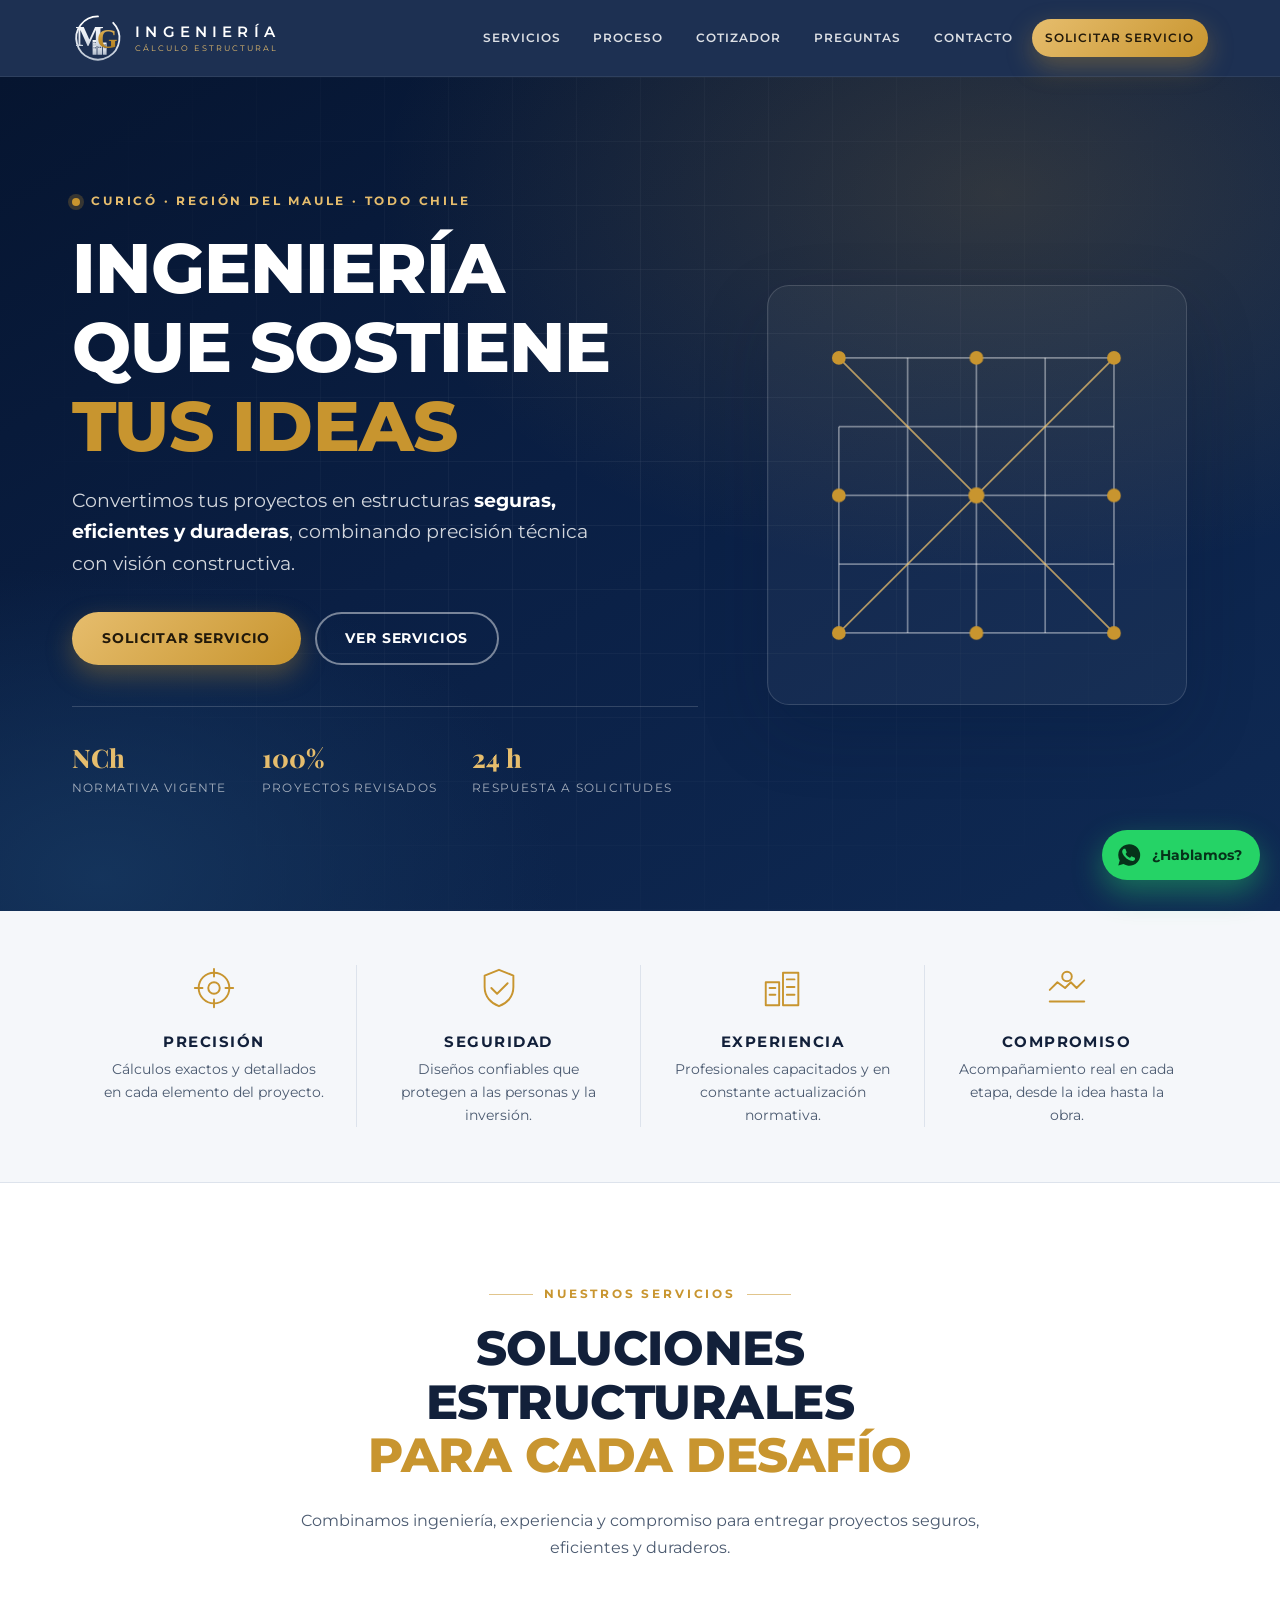
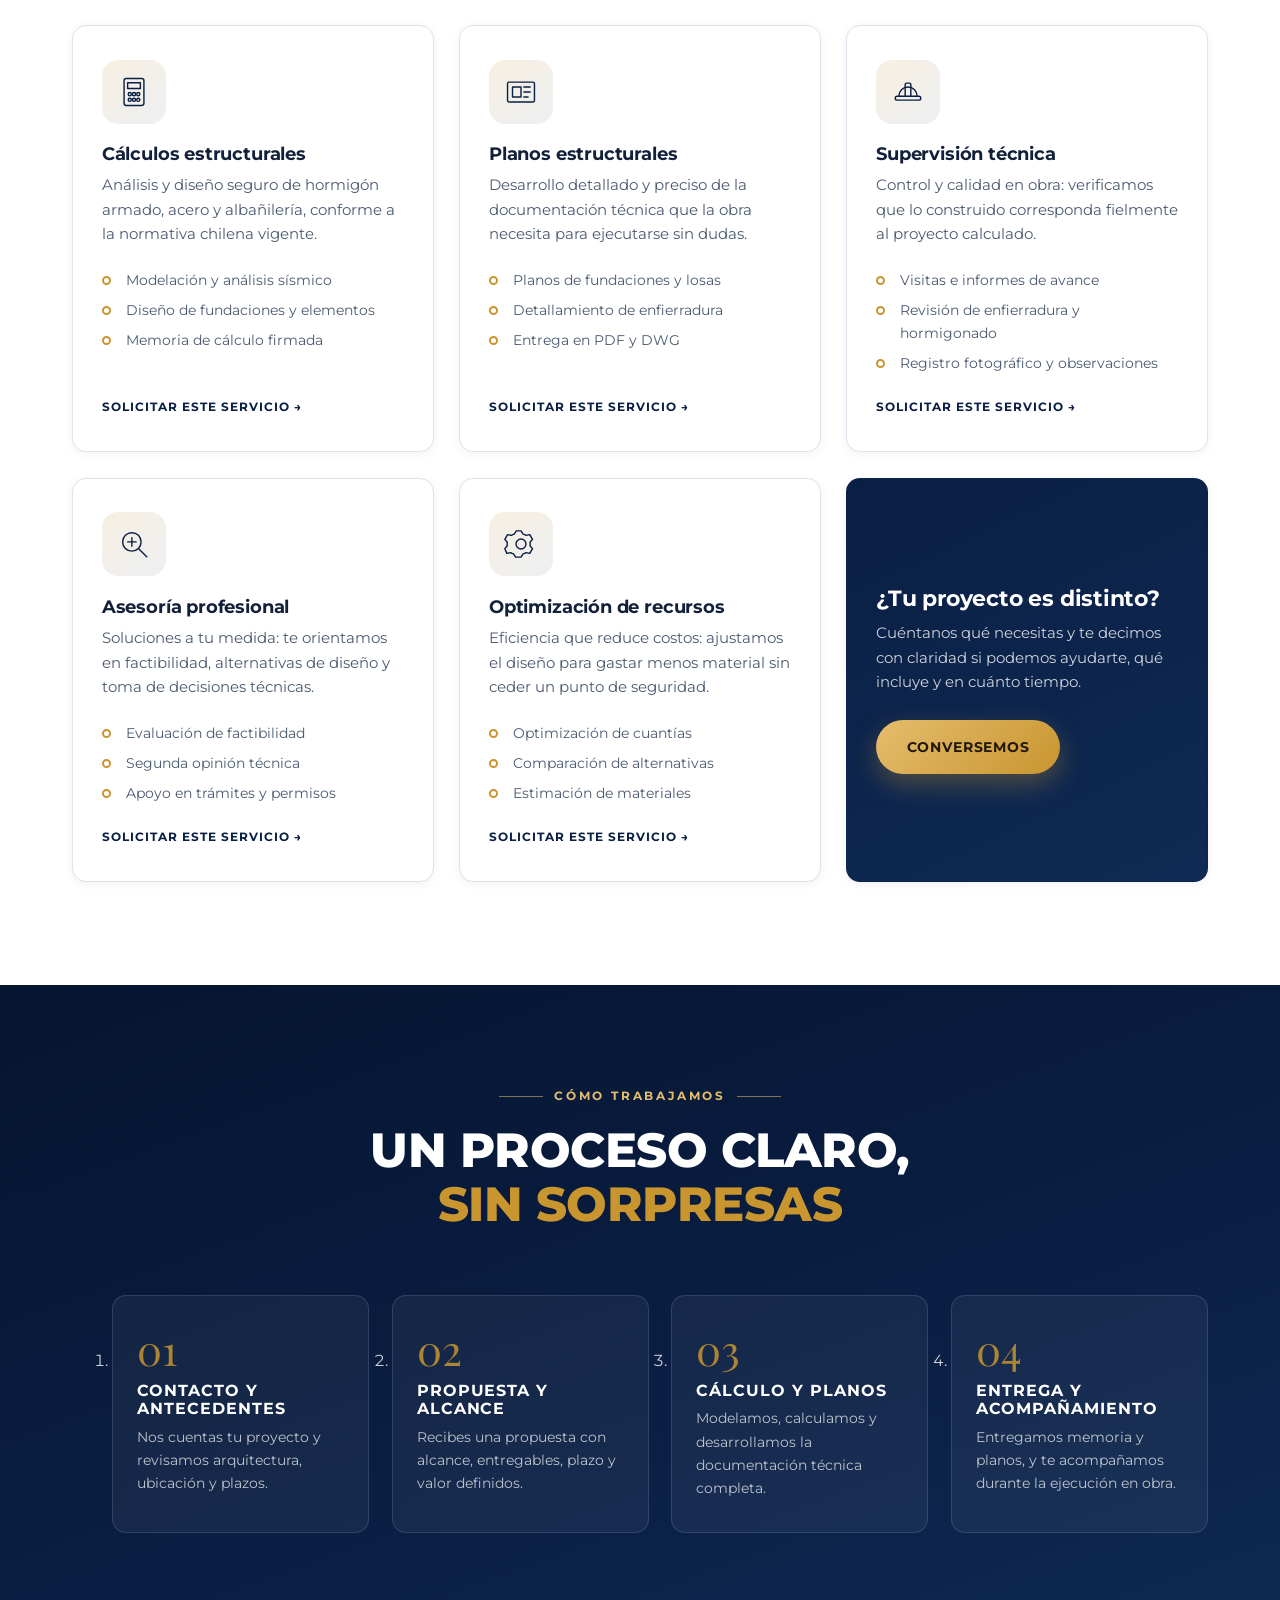
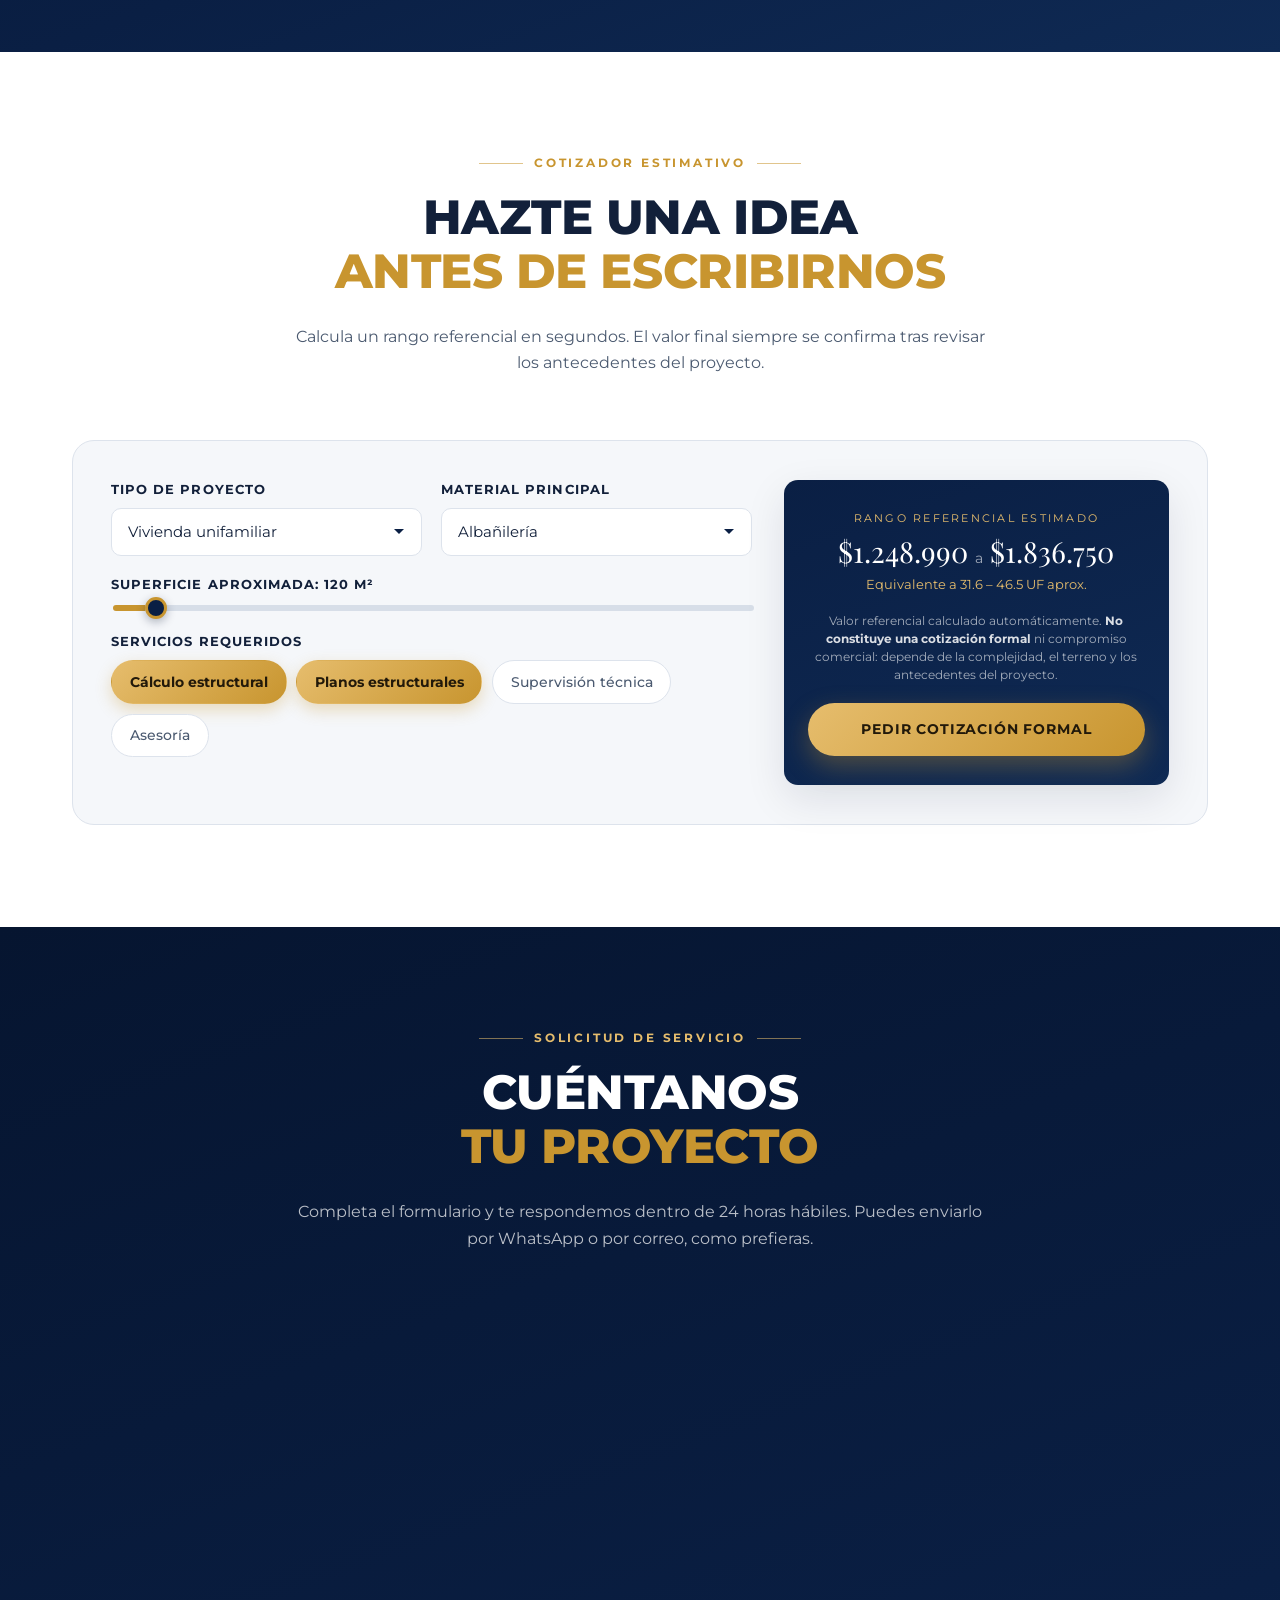
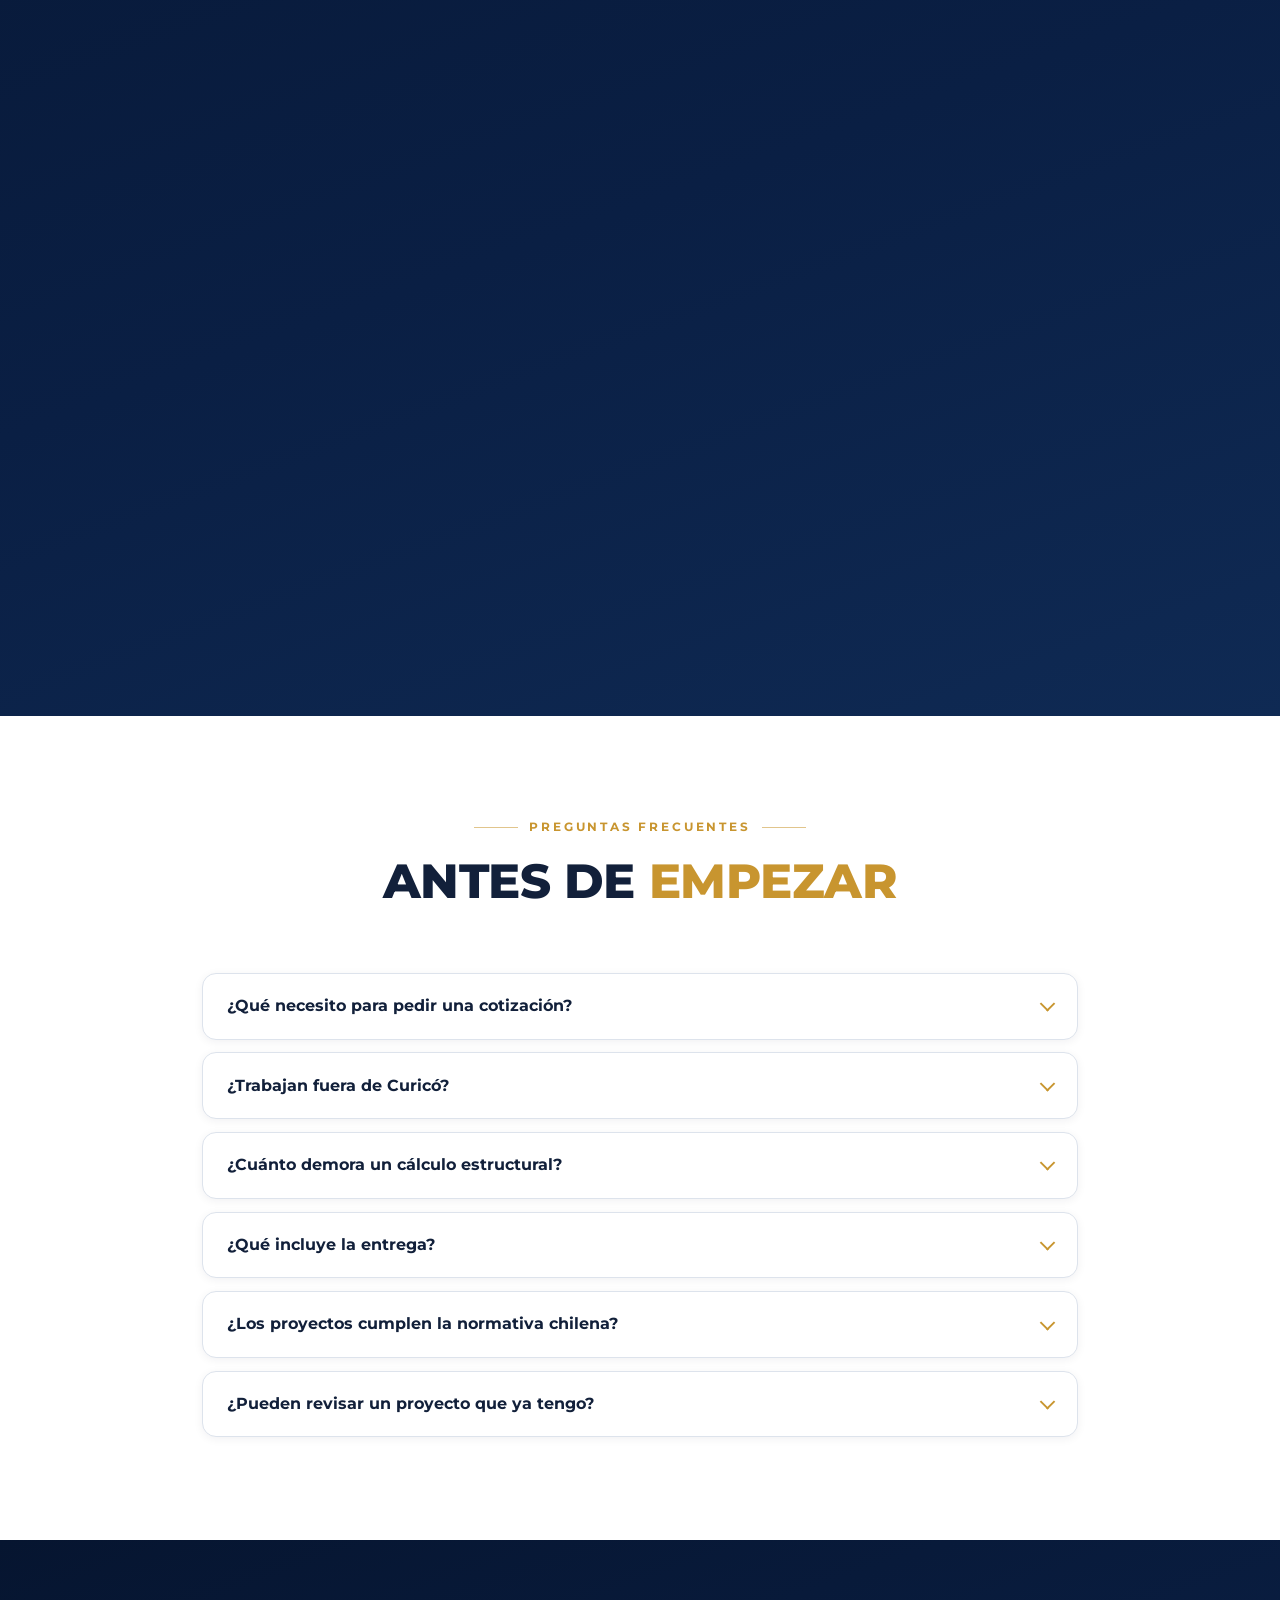
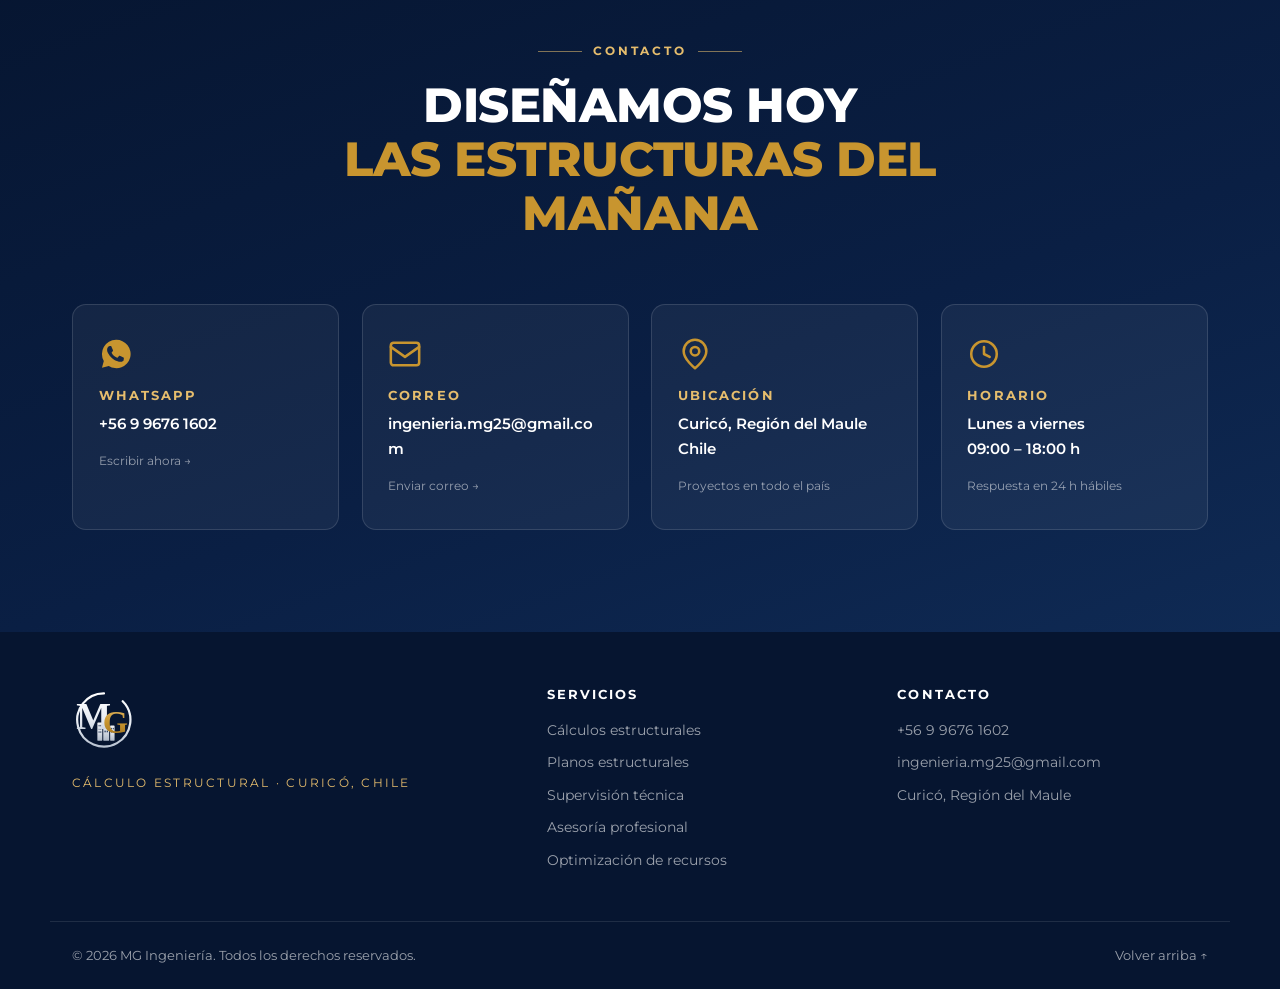
==== commit e2a44b14: "Apuntar canonical y Open Graph a la dirección de publicación El sitio se publica en GitHub Pages, as" ====
--- a/mg-ingenieria.html
+++ b/mg-ingenieria.html
@@ -7,7 +7,7 @@
 <meta name="description" content="MG Ingeniería — cálculo estructural, planos, supervisión técnica y asesoría profesional en Curicó, Región del Maule. Convertimos tus proyectos en estructuras seguras, eficientes y duraderas.">
 <meta name="theme-color" content="#0a1f44">
 <link rel="icon" href="[data-uri]" type="image/svg+xml">
-<link rel="canonical" href="https://mgingenieria.cl/">
+<link rel="canonical" href="https://imboqqentt.github.io/codigos/">
 
 <!-- Open Graph / redes sociales -->
 <meta property="og:type" content="website">
@@ -15,7 +15,8 @@
 <meta property="og:site_name" content="MG Ingeniería">
 <meta property="og:title" content="MG Ingeniería | Cálculo Estructural">
 <meta property="og:description" content="Ingeniería que sostiene tus ideas. Cálculo estructural, planos, supervisión y asesoría en Curicó, Chile.">
-<meta property="og:image" content="[data-uri]">
+<meta property="og:url" content="https://imboqqentt.github.io/codigos/">
+<meta property="og:image" content="https://imboqqentt.github.io/codigos/[data-uri]">
 <meta name="twitter:card" content="summary_large_image">
 
 <link rel="preconnect" href="https://fonts.googleapis.com">
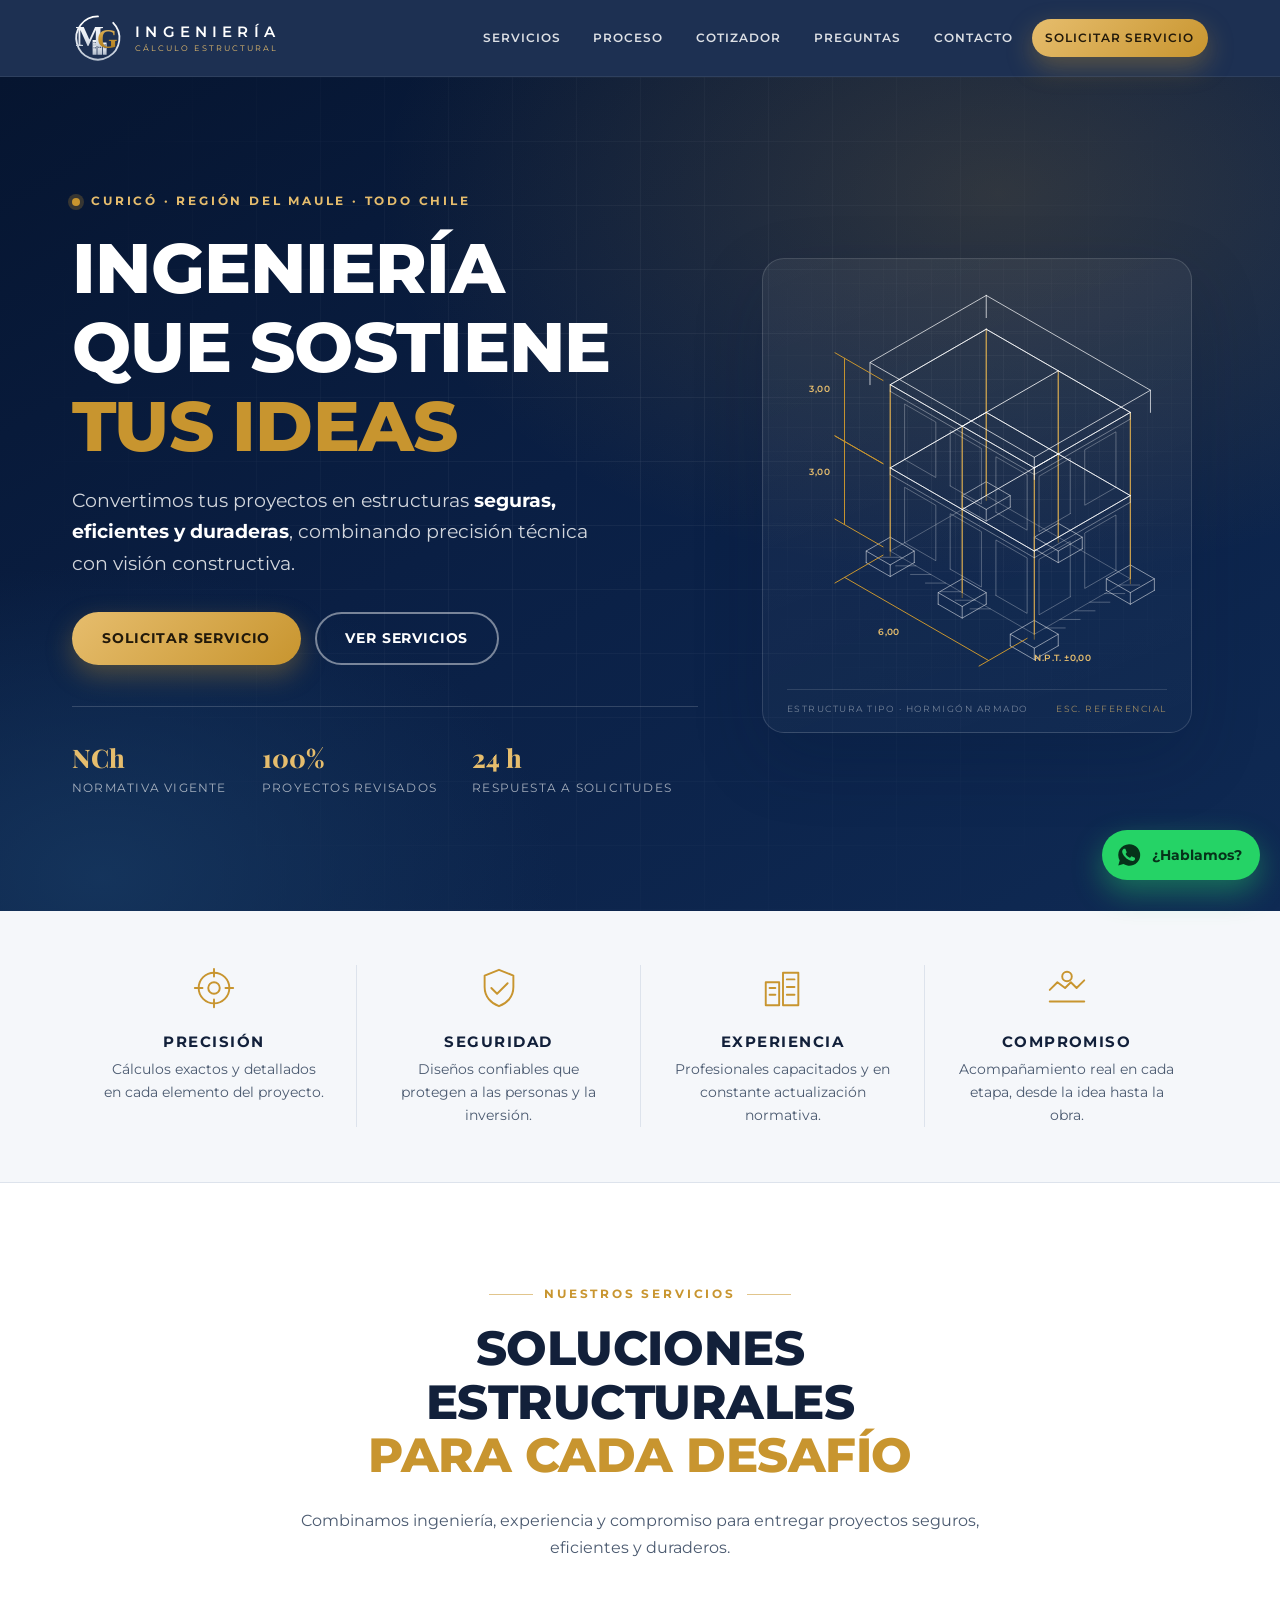
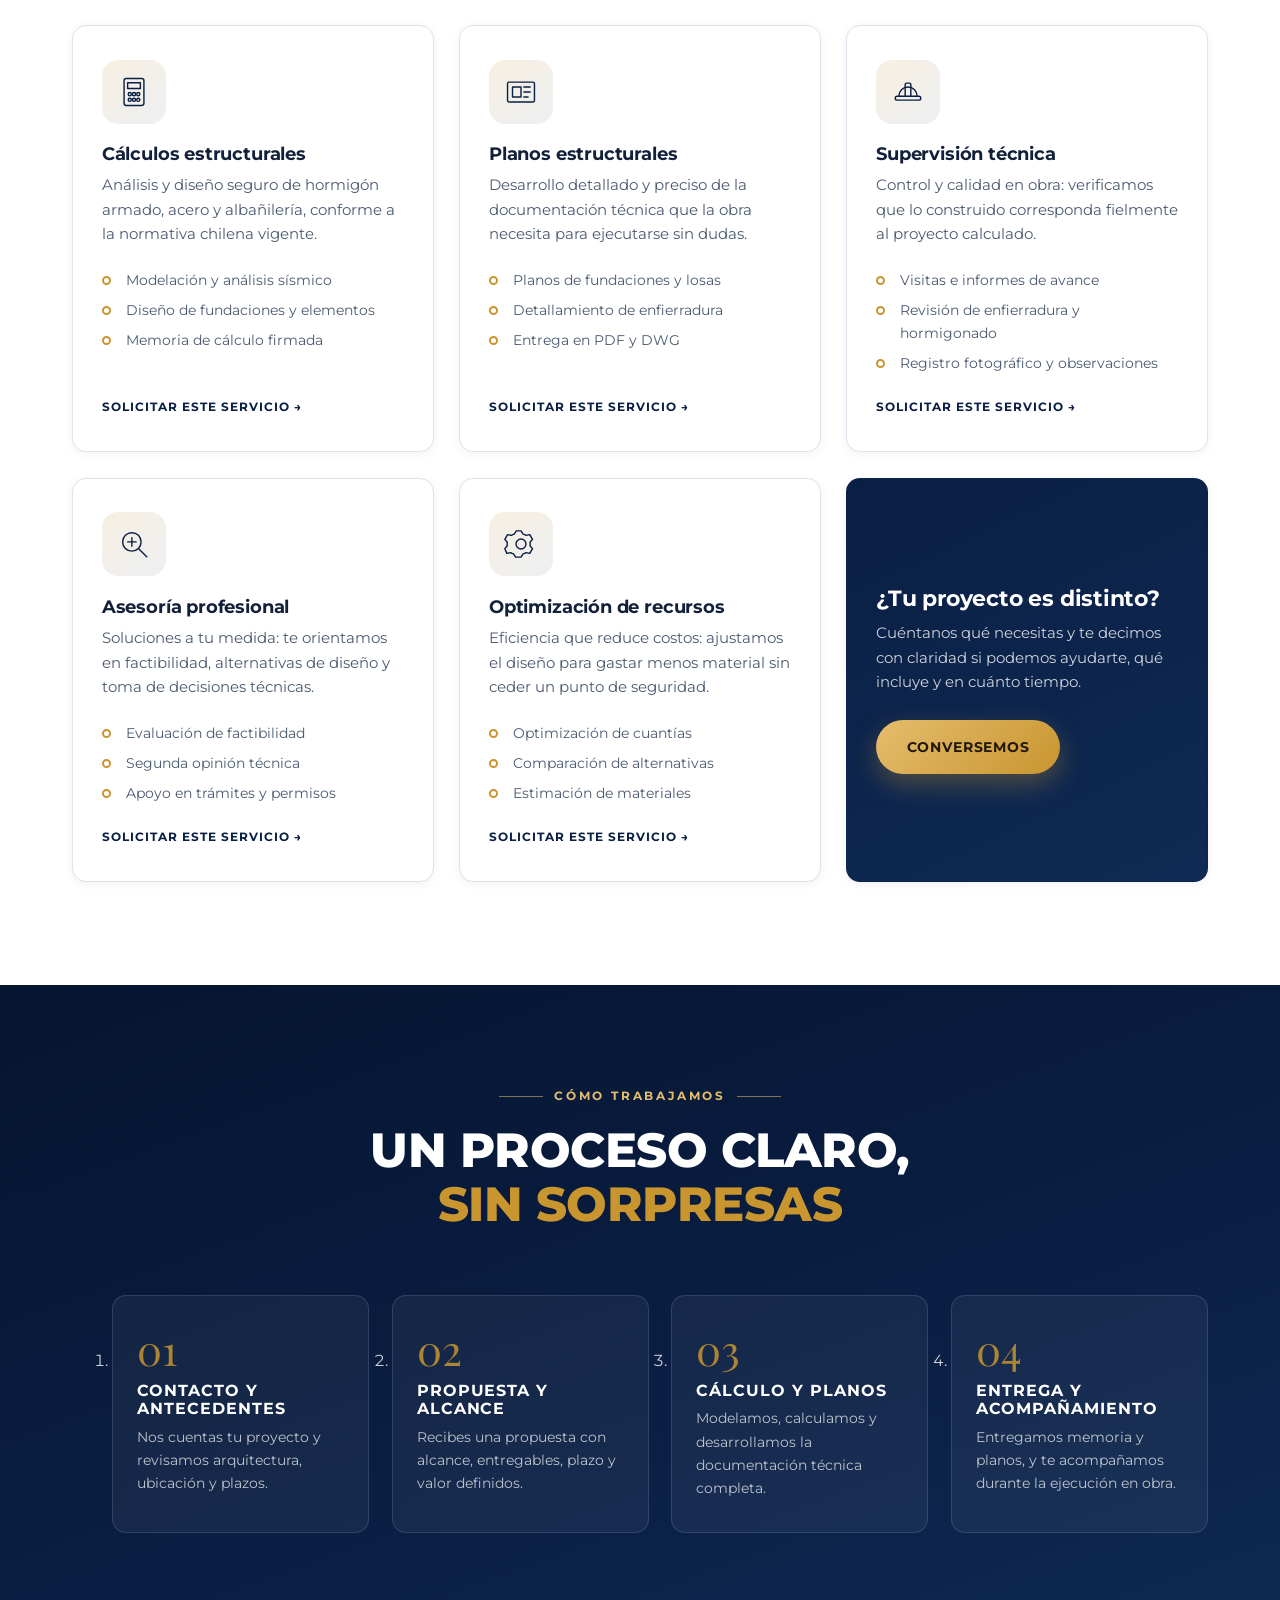
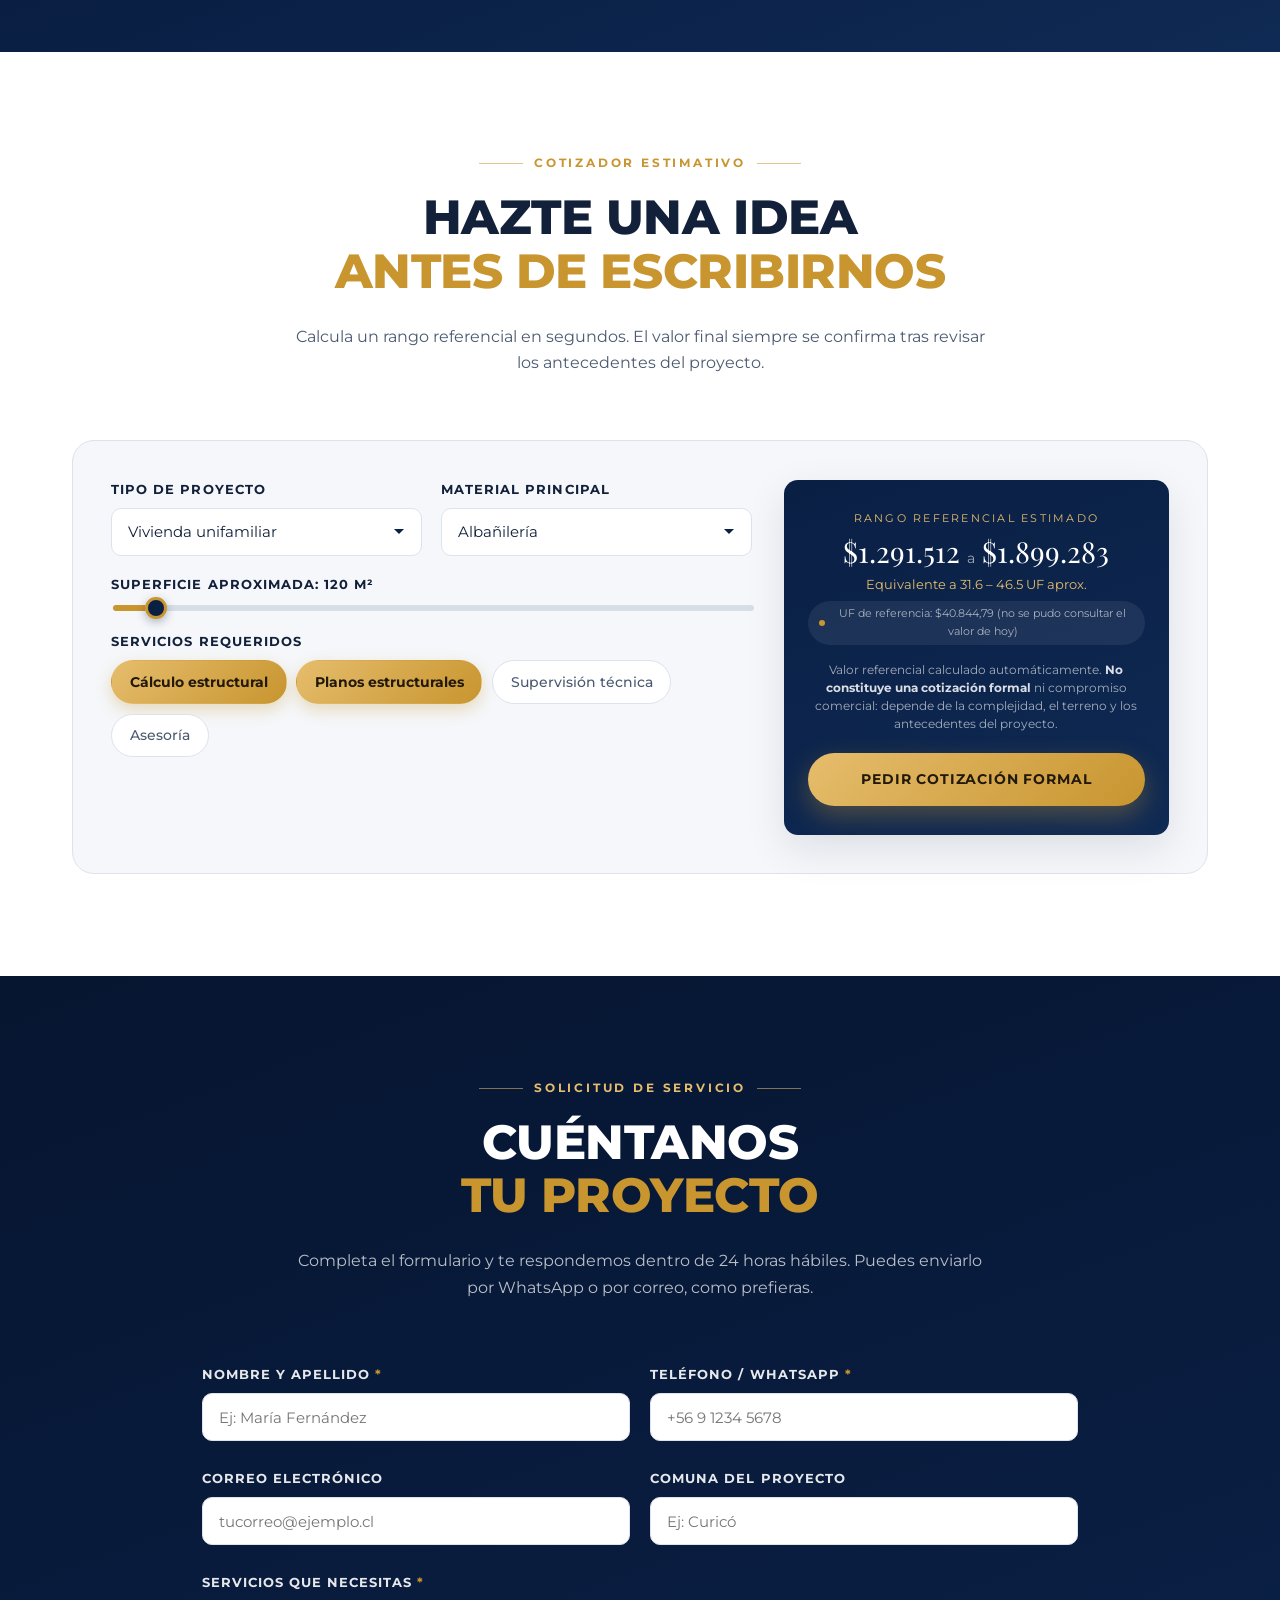
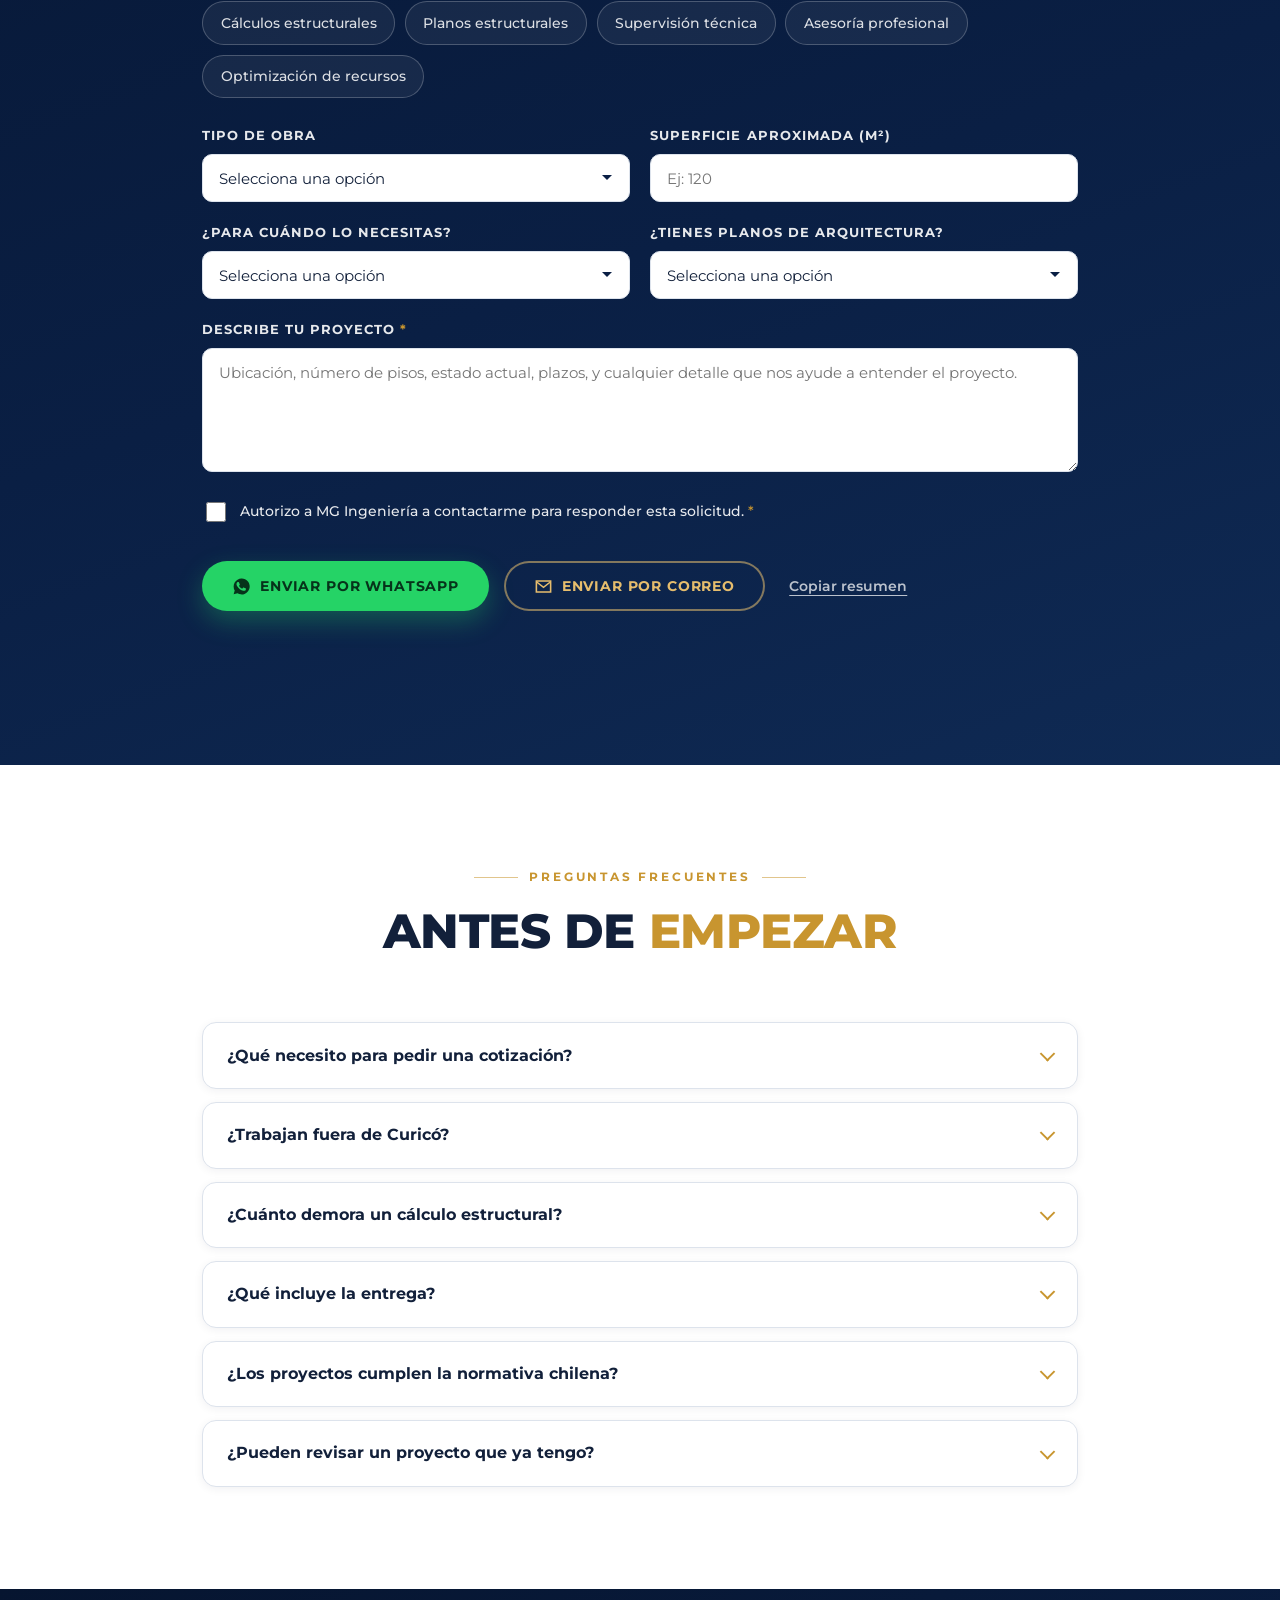
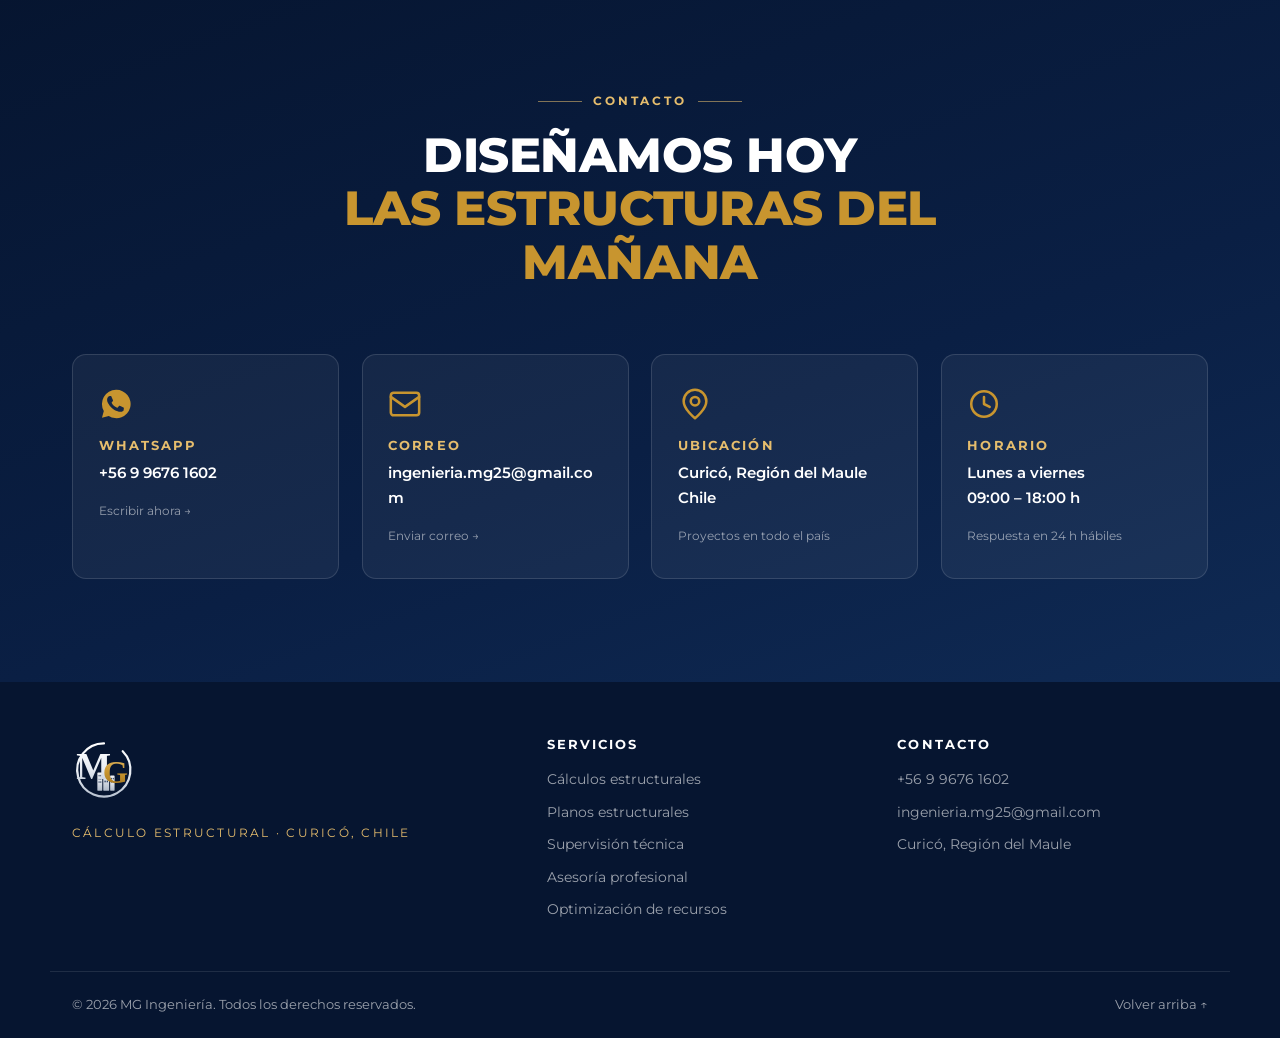
==== commit 0f1c8e94: "Sketch estructural animado en la portada y UF automática Portada: el cuadrado decorativo se reemplaz" ====
--- a/mg-ingenieria.html
+++ b/mg-ingenieria.html
@@ -176,22 +176,48 @@
 .hero-stats span{font-size:.76rem;letter-spacing:.1em;text-transform:uppercase;color:rgba(255,255,255,.62)}
 
 .hero-art{display:flex;justify-content:center}
+
+/* Lámina: el sketch estructural se dibuja sobre papel cuadriculado */
 .blueprint{
-  position:relative;width:min(100%,420px);aspect-ratio:1;border-radius:var(--radius-lg);
-  background:rgba(255,255,255,.04);border:1px solid rgba(255,255,255,.14);
-  box-shadow:var(--shadow-lg);display:grid;place-items:center;padding:1.6rem;
-  animation:float 7s ease-in-out infinite;
-}
-@keyframes float{0%,100%{transform:translateY(-8px)}50%{transform:translateY(8px)}}
-.frame-svg{width:100%;height:auto}
-.frame-lines line,.frame-lines rect{
-  fill:none;stroke:rgba(255,255,255,.4);stroke-width:1.5;
-  stroke-dasharray:900;stroke-dashoffset:900;animation:draw 3.2s ease forwards;
-}
-.frame-lines line:nth-child(n+8){stroke:rgba(230,189,109,.75);animation-delay:.6s}
-@keyframes draw{to{stroke-dashoffset:0}}
-.frame-nodes circle{fill:var(--gold);opacity:0;animation:pop .5s ease forwards 2.4s}
-@keyframes pop{to{opacity:1}}
+  position:relative;margin:0;width:min(100%,430px);
+  display:flex;flex-direction:column;gap:.7rem;
+  padding:1.5rem 1.5rem 1rem;border-radius:var(--radius-lg);
+  background:linear-gradient(158deg,rgba(255,255,255,.055),rgba(255,255,255,.015));
+  border:1px solid rgba(255,255,255,.14);box-shadow:var(--shadow-lg);
+  animation:float 9s ease-in-out infinite;
+}
+@keyframes float{0%,100%{transform:translateY(-7px)}50%{transform:translateY(7px)}}
+.blueprint::before{
+  content:"";position:absolute;inset:0;border-radius:inherit;pointer-events:none;
+  background-image:linear-gradient(rgba(255,255,255,.055) 1px,transparent 1px),
+                   linear-gradient(90deg,rgba(255,255,255,.055) 1px,transparent 1px);
+  background-size:24px 24px;
+  -webkit-mask-image:radial-gradient(circle at 50% 42%,#000,transparent 82%);
+          mask-image:radial-gradient(circle at 50% 42%,#000,transparent 82%);
+}
+.sketch{position:relative;display:block;width:100%;height:auto}
+.blueprint-pie{
+  position:relative;display:flex;justify-content:space-between;gap:1rem;
+  padding-top:.65rem;border-top:1px solid rgba(255,255,255,.12);
+  font-size:.58rem;letter-spacing:.16em;text-transform:uppercase;color:rgba(255,255,255,.42);
+}
+.bp-esc{color:rgba(230,189,109,.65)}
+
+/* Trazos del sketch, por elemento estructural */
+.sk{fill:none;stroke-width:1;stroke-linecap:round;stroke-linejoin:round;
+  vector-effect:non-scaling-stroke}
+.terreno,.terreno-h{stroke:rgba(255,255,255,.26)}
+.zapata{stroke:rgba(255,255,255,.5)}
+.pilar{stroke:var(--gold-300)}
+.pilar-b{stroke:var(--gold);opacity:.55}
+.viga{stroke:rgba(255,255,255,.8)}
+.losa{stroke:rgba(255,255,255,.55)}
+.losa-canto{stroke:rgba(255,255,255,.36)}
+.cubierta{stroke:rgba(255,255,255,.7)}
+.vano{stroke:rgba(255,255,255,.28)}
+.cota,.cota-aux{stroke:var(--gold)}
+.sk-txt{fill:var(--gold-300);stroke:none;font-family:var(--sans);
+  font-size:8.5px;font-weight:600;letter-spacing:.4px}
 
 /* ───────── Valores ───────── */
 .values{background:var(--bg-soft);border-bottom:1px solid var(--line)}
@@ -276,15 +302,27 @@
   background:var(--bg-soft);border:1px solid var(--line);border-radius:var(--radius-lg);
   padding:clamp(1.6rem,3vw,2.4rem);
 }
-.quoter-fields{display:grid;grid-template-columns:1fr 1fr;gap:1.2rem}
+/* min-width:0 deja que la grilla se encoja: sin esto, el ancho natural
+   de los <select> arrastra el bloque y la página se desplaza de lado. */
+.quoter-fields{display:grid;grid-template-columns:1fr 1fr;gap:1.2rem;min-width:0}
 .quoter-result{
   background:linear-gradient(160deg,var(--navy-800),var(--navy-700));color:#fff;
   border-radius:var(--radius);padding:1.8rem 1.5rem;text-align:center;box-shadow:var(--shadow);
+  min-width:0;
 }
 .quoter-label{font-size:.7rem;letter-spacing:.2em;text-transform:uppercase;color:var(--gold-300);margin-bottom:.4rem}
 .quoter-value{font-family:var(--serif);font-size:clamp(1.35rem,3vw,1.8rem);color:#fff;margin:0 0 .2rem;line-height:1.3}
 .quoter-value .sep{font-size:.85rem;color:rgba(255,255,255,.6);font-family:var(--sans)}
-.quoter-uf{font-size:.82rem;color:var(--gold-300);margin-bottom:1rem}
+.quoter-uf{font-size:.82rem;color:var(--gold-300);margin-bottom:.35rem}
+.quoter-fuente{
+  display:inline-flex;align-items:center;gap:.4rem;margin:0 auto 1rem;
+  padding:.25rem .7rem;border-radius:999px;background:rgba(255,255,255,.07);
+  font-size:.68rem;color:rgba(255,255,255,.62);
+}
+.quoter-fuente::before{
+  content:"";width:6px;height:6px;border-radius:50%;background:var(--gold);flex:none;
+}
+.quoter-fuente.en-vivo::before{background:#4ade80;box-shadow:0 0 0 3px rgba(74,222,128,.2)}
 .quoter-note{font-size:.73rem;line-height:1.55;color:rgba(255,255,255,.62);margin-bottom:1.2rem}
 .quoter-note strong{color:rgba(255,255,255,.85)}
 
@@ -428,7 +466,9 @@
   .quoter{grid-template-columns:1fr}
   .footer-inner{grid-template-columns:1fr 1fr}
 }
-@media (max-width:760px){
+/* El menú horizontal deja de caber junto al logo bastante antes de los
+   760px, así que el desplegable entra ya en tablet. */
+@media (max-width:1080px){
   html{scroll-padding-top:72px}
   .nav-toggle{display:flex}
   .nav{
@@ -440,6 +480,8 @@
   .nav ul{flex-direction:column;align-items:stretch;gap:0;padding:.8rem 22px 1.4rem}
   .nav a{padding:.95rem .4rem;font-size:.85rem;border-bottom:1px solid rgba(255,255,255,.07)}
   .nav a.btn{margin-top:.9rem;justify-content:center;border-bottom:0}
+}
+@media (max-width:760px){
   .cards,.steps,.contact-grid,.form-grid,.quoter-fields{grid-template-columns:1fr}
   .field-wide{grid-column:auto}
   .footer-inner{grid-template-columns:1fr;gap:2rem}
@@ -447,6 +489,10 @@
   .wa-label{display:none}
   .wa-float{padding:14px;border-radius:50%}
   .hero-stats{gap:1.4rem}
+}
+@media (max-width:430px){
+  .values-grid{grid-template-columns:1fr;gap:2.2rem 0}
+  .value{padding-inline:.5rem}
 }
 
 @media (prefers-reduced-motion:reduce){
@@ -520,28 +566,131 @@
     </div>
 
     <div class="hero-art" aria-hidden="true">
-      <div class="blueprint">
-        <svg viewBox="0 0 320 320" class="frame-svg">
-          <g class="frame-lines">
-            <rect x="40" y="40" width="240" height="240"/>
-            <line x1="40" y1="100" x2="280" y2="100"/>
-            <line x1="40" y1="160" x2="280" y2="160"/>
-            <line x1="40" y1="220" x2="280" y2="220"/>
-            <line x1="100" y1="40" x2="100" y2="280"/>
-            <line x1="160" y1="40" x2="160" y2="280"/>
-            <line x1="220" y1="40" x2="220" y2="280"/>
-            <line x1="40" y1="40" x2="160" y2="160"/>
-            <line x1="280" y1="40" x2="160" y2="160"/>
-            <line x1="40" y1="280" x2="160" y2="160"/>
-            <line x1="280" y1="280" x2="160" y2="160"/>
-          </g>
-          <g class="frame-nodes">
-            <circle cx="40" cy="40" r="6"/><circle cx="160" cy="40" r="6"/><circle cx="280" cy="40" r="6"/>
-            <circle cx="40" cy="160" r="6"/><circle cx="160" cy="160" r="7"/><circle cx="280" cy="160" r="6"/>
-            <circle cx="40" cy="280" r="6"/><circle cx="160" cy="280" r="6"/><circle cx="280" cy="280" r="6"/>
-          </g>
+      <figure class="blueprint">
+        <svg class="sketch" viewBox="2 -57 370 385" preserveAspectRatio="xMidYMid meet">
+        <polygon class="sk terreno" data-p="0" points="196,150 336.3,231 242.8,285 102.5,204"/>
+        <line class="sk terreno-h" data-p="0" x1="113" y1="210.1" x2="93.4" y2="210.1"/>
+        <line class="sk terreno-h" data-p="0" x1="325.8" y1="237.1" x2="345.4" y2="237.1"/>
+        <line class="sk terreno-h" data-p="0" x1="127.5" y1="218.4" x2="107.8" y2="218.4"/>
+        <line class="sk terreno-h" data-p="0" x1="311.3" y1="245.4" x2="330.9" y2="245.4"/>
+        <line class="sk terreno-h" data-p="0" x1="142" y1="226.8" x2="122.3" y2="226.8"/>
+        <line class="sk terreno-h" data-p="0" x1="296.8" y1="253.8" x2="316.4" y2="253.8"/>
+        <line class="sk terreno-h" data-p="0" x1="156.5" y1="235.2" x2="136.8" y2="235.2"/>
+        <line class="sk terreno-h" data-p="0" x1="282.3" y1="262.2" x2="301.9" y2="262.2"/>
+        <line class="sk terreno-h" data-p="0" x1="171" y1="243.6" x2="151.3" y2="243.6"/>
+        <line class="sk terreno-h" data-p="0" x1="267.8" y1="270.6" x2="287.4" y2="270.6"/>
+        <line class="sk terreno-h" data-p="0" x1="185.5" y1="251.9" x2="165.8" y2="251.9"/>
+        <line class="sk terreno-h" data-p="0" x1="253.3" y1="278.9" x2="272.9" y2="278.9"/>
+        <line class="sk terreno-h" data-p="0" x1="200" y1="260.3" x2="180.3" y2="260.3"/>
+        <polygon class="sk zapata" data-p="1" points="196,136.5 219.4,150 196,163.5 172.6,150"/>
+        <line class="sk zapata" data-p="1" x1="219.4" y1="150" x2="219.4" y2="161.3"/>
+        <line class="sk zapata" data-p="1" x1="196" y1="163.5" x2="196" y2="174.8"/>
+        <line class="sk zapata" data-p="1" x1="172.6" y1="150" x2="172.6" y2="161.3"/>
+        <polyline class="sk zapata" data-p="1" points="219.4,161.3 196,174.8 172.6,161.3"/>
+        <polygon class="sk zapata" data-p="1" points="102.5,190.5 125.9,204 102.5,217.5 79.1,204"/>
+        <line class="sk zapata" data-p="1" x1="125.9" y1="204" x2="125.9" y2="215.3"/>
+        <line class="sk zapata" data-p="1" x1="102.5" y1="217.5" x2="102.5" y2="228.8"/>
+        <line class="sk zapata" data-p="1" x1="79.1" y1="204" x2="79.1" y2="215.3"/>
+        <polyline class="sk zapata" data-p="1" points="125.9,215.3 102.5,228.8 79.1,215.3"/>
+        <polygon class="sk zapata" data-p="1" points="266.1,177 289.5,190.5 266.1,204 242.8,190.5"/>
+        <line class="sk zapata" data-p="1" x1="289.5" y1="190.5" x2="289.5" y2="201.8"/>
+        <line class="sk zapata" data-p="1" x1="266.1" y1="204" x2="266.1" y2="215.3"/>
+        <line class="sk zapata" data-p="1" x1="242.8" y1="190.5" x2="242.8" y2="201.8"/>
+        <polyline class="sk zapata" data-p="1" points="289.5,201.8 266.1,215.3 242.8,201.8"/>
+        <polygon class="sk zapata" data-p="1" points="172.6,231 196,244.5 172.6,258 149.2,244.5"/>
+        <line class="sk zapata" data-p="1" x1="196" y1="244.5" x2="196" y2="255.8"/>
+        <line class="sk zapata" data-p="1" x1="172.6" y1="258" x2="172.6" y2="269.3"/>
+        <line class="sk zapata" data-p="1" x1="149.2" y1="244.5" x2="149.2" y2="255.8"/>
+        <polyline class="sk zapata" data-p="1" points="196,255.8 172.6,269.3 149.2,255.8"/>
+        <polygon class="sk zapata" data-p="1" points="336.3,217.5 359.7,231 336.3,244.5 312.9,231"/>
+        <line class="sk zapata" data-p="1" x1="359.7" y1="231" x2="359.7" y2="242.3"/>
+        <line class="sk zapata" data-p="1" x1="336.3" y1="244.5" x2="336.3" y2="255.8"/>
+        <line class="sk zapata" data-p="1" x1="312.9" y1="231" x2="312.9" y2="242.3"/>
+        <polyline class="sk zapata" data-p="1" points="359.7,242.3 336.3,255.8 312.9,242.3"/>
+        <polygon class="sk zapata" data-p="1" points="242.8,271.5 266.1,285 242.8,298.5 219.4,285"/>
+        <line class="sk zapata" data-p="1" x1="266.1" y1="285" x2="266.1" y2="296.3"/>
+        <line class="sk zapata" data-p="1" x1="242.8" y1="298.5" x2="242.8" y2="309.8"/>
+        <line class="sk zapata" data-p="1" x1="219.4" y1="285" x2="219.4" y2="296.3"/>
+        <polyline class="sk zapata" data-p="1" points="266.1,296.3 242.8,309.8 219.4,296.3"/>
+        <line class="sk pilar" data-p="2" x1="196" y1="150" x2="196" y2="69"/>
+        <line class="sk pilar-b" data-p="2" x1="196" y1="154.9" x2="196" y2="73.9"/>
+        <line class="sk pilar" data-p="2" x1="102.5" y1="204" x2="102.5" y2="123"/>
+        <line class="sk pilar-b" data-p="2" x1="102.5" y1="208.9" x2="102.5" y2="127.9"/>
+        <line class="sk pilar" data-p="2" x1="266.1" y1="190.5" x2="266.1" y2="109.5"/>
+        <line class="sk pilar-b" data-p="2" x1="266.1" y1="195.4" x2="266.1" y2="114.4"/>
+        <line class="sk pilar" data-p="2" x1="172.6" y1="244.5" x2="172.6" y2="163.5"/>
+        <line class="sk pilar-b" data-p="2" x1="172.6" y1="249.4" x2="172.6" y2="168.4"/>
+        <line class="sk pilar" data-p="2" x1="336.3" y1="231" x2="336.3" y2="150"/>
+        <line class="sk pilar-b" data-p="2" x1="336.3" y1="235.9" x2="336.3" y2="154.9"/>
+        <line class="sk pilar" data-p="2" x1="242.8" y1="285" x2="242.8" y2="204"/>
+        <line class="sk pilar-b" data-p="2" x1="242.8" y1="289.9" x2="242.8" y2="208.9"/>
+        <line class="sk pilar" data-p="4" x1="196" y1="69" x2="196" y2="-12"/>
+        <line class="sk pilar-b" data-p="4" x1="196" y1="73.9" x2="196" y2="-7.1"/>
+        <line class="sk pilar" data-p="4" x1="102.5" y1="123" x2="102.5" y2="42"/>
+        <line class="sk pilar-b" data-p="4" x1="102.5" y1="127.9" x2="102.5" y2="46.9"/>
+        <line class="sk pilar" data-p="4" x1="266.1" y1="109.5" x2="266.1" y2="28.5"/>
+        <line class="sk pilar-b" data-p="4" x1="266.1" y1="114.4" x2="266.1" y2="33.4"/>
+        <line class="sk pilar" data-p="4" x1="172.6" y1="163.5" x2="172.6" y2="82.5"/>
+        <line class="sk pilar-b" data-p="4" x1="172.6" y1="168.4" x2="172.6" y2="87.4"/>
+        <line class="sk pilar" data-p="4" x1="336.3" y1="150" x2="336.3" y2="69"/>
+        <line class="sk pilar-b" data-p="4" x1="336.3" y1="154.9" x2="336.3" y2="73.9"/>
+        <line class="sk pilar" data-p="4" x1="242.8" y1="204" x2="242.8" y2="123"/>
+        <line class="sk pilar-b" data-p="4" x1="242.8" y1="208.9" x2="242.8" y2="127.9"/>
+        <line class="sk viga" data-p="3" x1="196" y1="69" x2="336.3" y2="150"/>
+        <line class="sk viga" data-p="3" x1="102.5" y1="123" x2="242.8" y2="204"/>
+        <line class="sk viga" data-p="3" x1="196" y1="69" x2="102.5" y2="123"/>
+        <line class="sk viga" data-p="3" x1="266.1" y1="109.5" x2="172.6" y2="163.5"/>
+        <line class="sk viga" data-p="3" x1="336.3" y1="150" x2="242.8" y2="204"/>
+        <polygon class="sk losa" data-p="3" points="196,69 336.3,150 242.8,204 102.5,123"/>
+        <polyline class="sk losa-canto" data-p="3" points="336.3,156.5 242.8,210.5 102.5,129.5"/>
+        <line class="sk losa-canto" data-p="3" x1="336.3" y1="150" x2="336.3" y2="156.5"/>
+        <line class="sk losa-canto" data-p="3" x1="242.8" y1="204" x2="242.8" y2="210.5"/>
+        <line class="sk losa-canto" data-p="3" x1="102.5" y1="123" x2="102.5" y2="129.5"/>
+        <line class="sk viga" data-p="5" x1="196" y1="-12" x2="336.3" y2="69"/>
+        <line class="sk viga" data-p="5" x1="102.5" y1="42" x2="242.8" y2="123"/>
+        <line class="sk viga" data-p="5" x1="196" y1="-12" x2="102.5" y2="42"/>
+        <line class="sk viga" data-p="5" x1="266.1" y1="28.5" x2="172.6" y2="82.5"/>
+        <line class="sk viga" data-p="5" x1="336.3" y1="69" x2="242.8" y2="123"/>
+        <polygon class="sk losa" data-p="5" points="196,-12 336.3,69 242.8,123 102.5,42"/>
+        <polyline class="sk losa-canto" data-p="5" points="336.3,75.5 242.8,129.5 102.5,48.5"/>
+        <line class="sk losa-canto" data-p="5" x1="336.3" y1="69" x2="336.3" y2="75.5"/>
+        <line class="sk losa-canto" data-p="5" x1="242.8" y1="123" x2="242.8" y2="129.5"/>
+        <line class="sk losa-canto" data-p="5" x1="102.5" y1="42" x2="102.5" y2="48.5"/>
+        <polygon class="sk cubierta" data-p="6" points="196,-44.9 355.9,47.4 242.8,112.7 82.8,20.4"/>
+        <line class="sk cubierta" data-p="6" x1="196" y1="-23.3" x2="196" y2="-44.9"/>
+        <line class="sk cubierta" data-p="6" x1="355.9" y1="69" x2="355.9" y2="47.4"/>
+        <line class="sk cubierta" data-p="6" x1="242.8" y1="134.3" x2="242.8" y2="112.7"/>
+        <line class="sk cubierta" data-p="6" x1="82.8" y1="42" x2="82.8" y2="20.4"/>
+        <polygon class="sk vano" data-p="7" points="116.5,195.9 146.9,213.4 146.9,159.4 116.5,141.9"/>
+        <polygon class="sk vano" data-p="7" points="160.9,221.6 191.3,239.1 191.3,185.1 160.9,167.6"/>
+        <polygon class="sk vano" data-p="7" points="205.4,247.2 235.8,264.7 235.8,210.7 205.4,193.2"/>
+        <polygon class="sk vano" data-p="7" points="322.3,222.9 291.9,240.4 291.9,186.4 322.3,168.9"/>
+        <polygon class="sk vano" data-p="7" points="277.8,248.6 247.4,266.1 247.4,212.1 277.8,194.6"/>
+        <polygon class="sk vano" data-p="7" points="116.5,114.9 146.9,132.4 146.9,78.4 116.5,60.9"/>
+        <polygon class="sk vano" data-p="7" points="160.9,140.6 191.3,158.1 191.3,104.1 160.9,86.6"/>
+        <polygon class="sk vano" data-p="7" points="205.4,166.2 235.8,183.7 235.8,129.7 205.4,112.2"/>
+        <polygon class="sk vano" data-p="7" points="322.3,141.9 291.9,159.4 291.9,105.4 322.3,87.9"/>
+        <polygon class="sk vano" data-p="7" points="277.8,167.6 247.4,185.1 247.4,131.1 277.8,113.6"/>
+        <line class="sk cota" data-p="8" x1="58" y1="229.6" x2="198.3" y2="310.6"/>
+        <line class="sk cota-aux" data-p="8" x1="95.5" y1="208" x2="48.7" y2="235.1"/>
+        <line class="sk cota-aux" data-p="8" x1="235.8" y1="289" x2="189" y2="316"/>
+        <line class="sk cota" data-p="8" x1="58" y1="178.3" x2="58" y2="97.3"/>
+        <line class="sk cota-aux" data-p="8" x1="95.5" y1="199.9" x2="48.7" y2="172.9"/>
+        <line class="sk cota-aux" data-p="8" x1="95.5" y1="118.9" x2="48.7" y2="91.9"/>
+        <line class="sk cota" data-p="8" x1="58" y1="97.3" x2="58" y2="16.3"/>
+        <line class="sk cota-aux" data-p="8" x1="95.5" y1="118.9" x2="48.7" y2="91.9"/>
+        <line class="sk cota-aux" data-p="8" x1="95.5" y1="37.9" x2="48.7" y2="10.9"/>
+        <text class="sk-txt" data-p="8" x="101.3" y="285.7" text-anchor="middle">6,00</text>
+        <text class="sk-txt" data-p="8" x="44" y="129.8" text-anchor="end">3,00</text>
+        <text class="sk-txt" data-p="8" x="44" y="48.8" text-anchor="end">3,00</text>
+        <text class="sk-txt sk-nivel" data-p="8" x="242.8" y="310.6" text-anchor="start">N.P.T. ±0,00</text>
         </svg>
-      </div>
+        <figcaption class="blueprint-pie">
+          <span class="bp-rot">Estructura tipo · hormigón armado</span>
+          <span class="bp-esc">esc. referencial</span>
+        </figcaption>
+      </figure>
+    </div>
     </div>
   </div>
 </section>
@@ -724,6 +873,7 @@
         <p class="quoter-label">Rango referencial estimado</p>
         <p class="quoter-value"><span id="q-min">—</span> <span class="sep">a</span> <span id="q-max">—</span></p>
         <p class="quoter-uf" id="q-uf"></p>
+        <p class="quoter-fuente" id="q-fuente">Consultando el valor de la UF…</p>
         <p class="quoter-note">Valor referencial calculado automáticamente. <strong>No constituye una cotización formal</strong> ni compromiso comercial: depende de la complejidad, el terreno y los antecedentes del proyecto.</p>
         <a class="btn btn-gold btn-block" href="#solicitud" id="q-send">Pedir cotización formal</a>
       </div>
@@ -1007,7 +1157,11 @@
      El resultado se muestra siempre como un rango (±25%) y con el
      aviso de que no constituye una cotización formal.
   ------------------------------------------------------------- */
-  ufValor: 39500,          // Valor de la UF en pesos (actualízalo cuando quieras)
+
+  // La UF se consulta sola a mindicador.cl (API pública, sin registro).
+  // Este número solo se usa si la consulta falla; conviene refrescarlo
+  // de vez en cuando para que el respaldo no quede muy viejo.
+  ufValor: 40844.79,
   tarifaBase: {            // UF por m² — cálculo estructural
     vivienda:   0.20,
     ampliacion: 0.26,
@@ -1022,7 +1176,9 @@
     madera:      0.95,
     mixto:       1.10
   },
-  minimoUF: 12             // Cobro mínimo referencial del servicio (UF)
+  minimoUF: 12,            // Cobro mínimo referencial del servicio (UF)
+
+  ufApi: 'https://mindicador.cl/api/uf'
 };
 
 /* ============================================================
@@ -1078,6 +1234,104 @@
 }
 
 /* ============================================================
+   2b. El sketch estructural se dibuja solo
+   ------------------------------------------------------------
+   Cada trazo lleva data-p con su etapa de obra. Se dibuja en el
+   orden real de construcción: terreno, zapatas, pilares del 1er
+   nivel, vigas y losa, pilares del 2º, losa, cubierta, vanos y
+   por último las cotas.
+   ============================================================ */
+const sketch = document.querySelector('.sketch');
+
+// Segundo en que arranca cada etapa
+const ETAPAS = [0, 0.5, 1.2, 2.0, 2.8, 3.5, 4.2, 4.8, 5.3];
+
+/* Los trazos usan vector-effect:non-scaling-stroke, así que el patrón de
+   guiones se mide en píxeles de pantalla, mientras que getTotalLength()
+   devuelve unidades del viewBox. Esta es la razón entre ambos. */
+function escalaSketch() {
+  const vb = sketch?.viewBox?.baseVal;
+  const ancho = sketch?.getBoundingClientRect().width;
+  return (vb?.width && ancho) ? ancho / vb.width : 1;
+}
+
+function dibujarSketch() {
+  if (!sketch) return;
+
+  const trazos = [...sketch.querySelectorAll('.sk')];
+  const textos = [...sketch.querySelectorAll('.sk-txt')];
+  const quieto = window.matchMedia('(prefers-reduced-motion: reduce)').matches;
+
+  if (quieto) {
+    trazos.forEach(t => { t.style.strokeDasharray = ''; t.style.strokeDashoffset = ''; });
+    textos.forEach(t => { t.style.opacity = '1'; });
+    return;
+  }
+
+  // 1. Estado inicial: cada trazo oculto, todavía sin transición
+  const cuenta = {};
+  const espera = new Map();
+
+  trazos.forEach(el => {
+    const etapa = Number(el.dataset.p) || 0;
+    cuenta[etapa] = (cuenta[etapa] || 0) + 1;
+
+    // Pequeño desfase dentro de la etapa: se siente trazado a mano
+    espera.set(el, ETAPAS[etapa] + cuenta[etapa] * 0.022);
+
+    let largo = 0;
+    try { largo = el.getTotalLength(); } catch { largo = 0; }
+
+    el.style.transition = 'none';
+    if (largo) {
+      // El trazo se escala con el SVG, así que el patrón de guiones se mide
+      // en píxeles de pantalla: hay que llevar el largo a esa misma escala.
+      const l = largo * escalaSketch() + 1;
+      el.style.strokeDasharray  = l;
+      el.style.strokeDashoffset = l;
+    } else {
+      el.style.opacity = '0';           // navegador sin getTotalLength
+    }
+  });
+
+  textos.forEach(t => { t.style.transition = 'none'; t.style.opacity = '0'; });
+
+  // 2. Forzar el recálculo para que el navegador registre ese estado inicial.
+  //    Sin esto, el salto al valor final ocurre sin animación.
+  void sketch.getBoundingClientRect();
+
+  // 3. Estado final: ahora sí, con transición y su retardo por etapa
+  trazos.forEach(el => {
+    const d = espera.get(el);
+    if (el.style.strokeDasharray) {
+      el.style.transition = `stroke-dashoffset .8s cubic-bezier(.45,.05,.35,1) ${d}s`;
+      el.style.strokeDashoffset = '0';
+    } else {
+      el.style.transition = `opacity .5s ease ${d}s`;
+      el.style.opacity = '1';
+    }
+  });
+
+  textos.forEach((t, i) => {
+    t.style.transition = `opacity .7s ease ${ETAPAS[8] + 0.3 + i * 0.14}s`;
+    t.style.opacity = '1';
+  });
+}
+
+// Se dibuja al cargar y se vuelve a dibujar si el visitante regresa arriba
+if (sketch && 'IntersectionObserver' in window) {
+  let dentro = false;
+  new IntersectionObserver(entradas => {
+    entradas.forEach(e => {
+      if (e.isIntersecting && !dentro) { dentro = true; dibujarSketch(); }
+      else if (!e.isIntersecting) { dentro = false; }
+    });
+  }, { threshold: 0.3 }).observe(sketch);
+} else {
+  dibujarSketch();
+}
+
+/* ============================================================
    3. Año dinámico en el footer
    ============================================================ */
 const yearEl = document.getElementById('year');
@@ -1145,6 +1399,61 @@
   el?.addEventListener('change', calcular);
 });
 calcular();
+
+/* ============================================================
+   4b. Valor de la UF, al día
+   ------------------------------------------------------------
+   Se consulta mindicador.cl (API pública chilena, sin registro).
+   El resultado se guarda para el resto del día, así una segunda
+   visita no vuelve a pedirlo. Si la consulta falla —sin internet,
+   servicio caído— se usa CONFIG.ufValor y se avisa en pantalla.
+   ============================================================ */
+const qFuente = document.getElementById('q-fuente');
+
+const soloFecha = d => d.toISOString().slice(0, 10);
+
+function mostrarUF(valor, fecha, enVivo) {
+  CONFIG.ufValor = valor;
+  calcular();
+  if (!qFuente) return;
+
+  const monto = valor.toLocaleString('es-CL', { minimumFractionDigits: 2, maximumFractionDigits: 2 });
+  qFuente.classList.toggle('en-vivo', Boolean(enVivo));
+  qFuente.textContent = enVivo
+    ? `UF de hoy: $${monto} · ${fecha}`
+    : `UF de referencia: $${monto} (no se pudo consultar el valor de hoy)`;
+}
+
+function leerCache() {
+  try {
+    const c = JSON.parse(localStorage.getItem('mg_uf') || 'null');
+    return c && c.dia === soloFecha(new Date()) ? c : null;
+  } catch { return null; }
+}
+
+async function cargarUF() {
+  const cache = leerCache();
+  if (cache) { mostrarUF(cache.valor, cache.fecha, true); return; }
+
+  try {
+    const r = await fetch(CONFIG.ufApi, { cache: 'no-store' });
+    if (!r.ok) throw new Error('HTTP ' + r.status);
+
+    const dato = (await r.json())?.serie?.[0];
+    if (!dato || !Number.isFinite(dato.valor)) throw new Error('respuesta inesperada');
+
+    const fecha = new Date(dato.fecha).toLocaleDateString('es-CL');
+    try {
+      localStorage.setItem('mg_uf',
+        JSON.stringify({ dia: soloFecha(new Date()), valor: dato.valor, fecha }));
+    } catch { /* modo privado: seguimos igual, solo sin recordar */ }
+
+    mostrarUF(dato.valor, fecha, true);
+  } catch {
+    mostrarUF(CONFIG.ufValor, null, false);
+  }
+}
+cargarUF();
 
 /* Botón del cotizador: precarga el formulario con lo seleccionado */
 document.getElementById('q-send')?.addEventListener('click', () => {
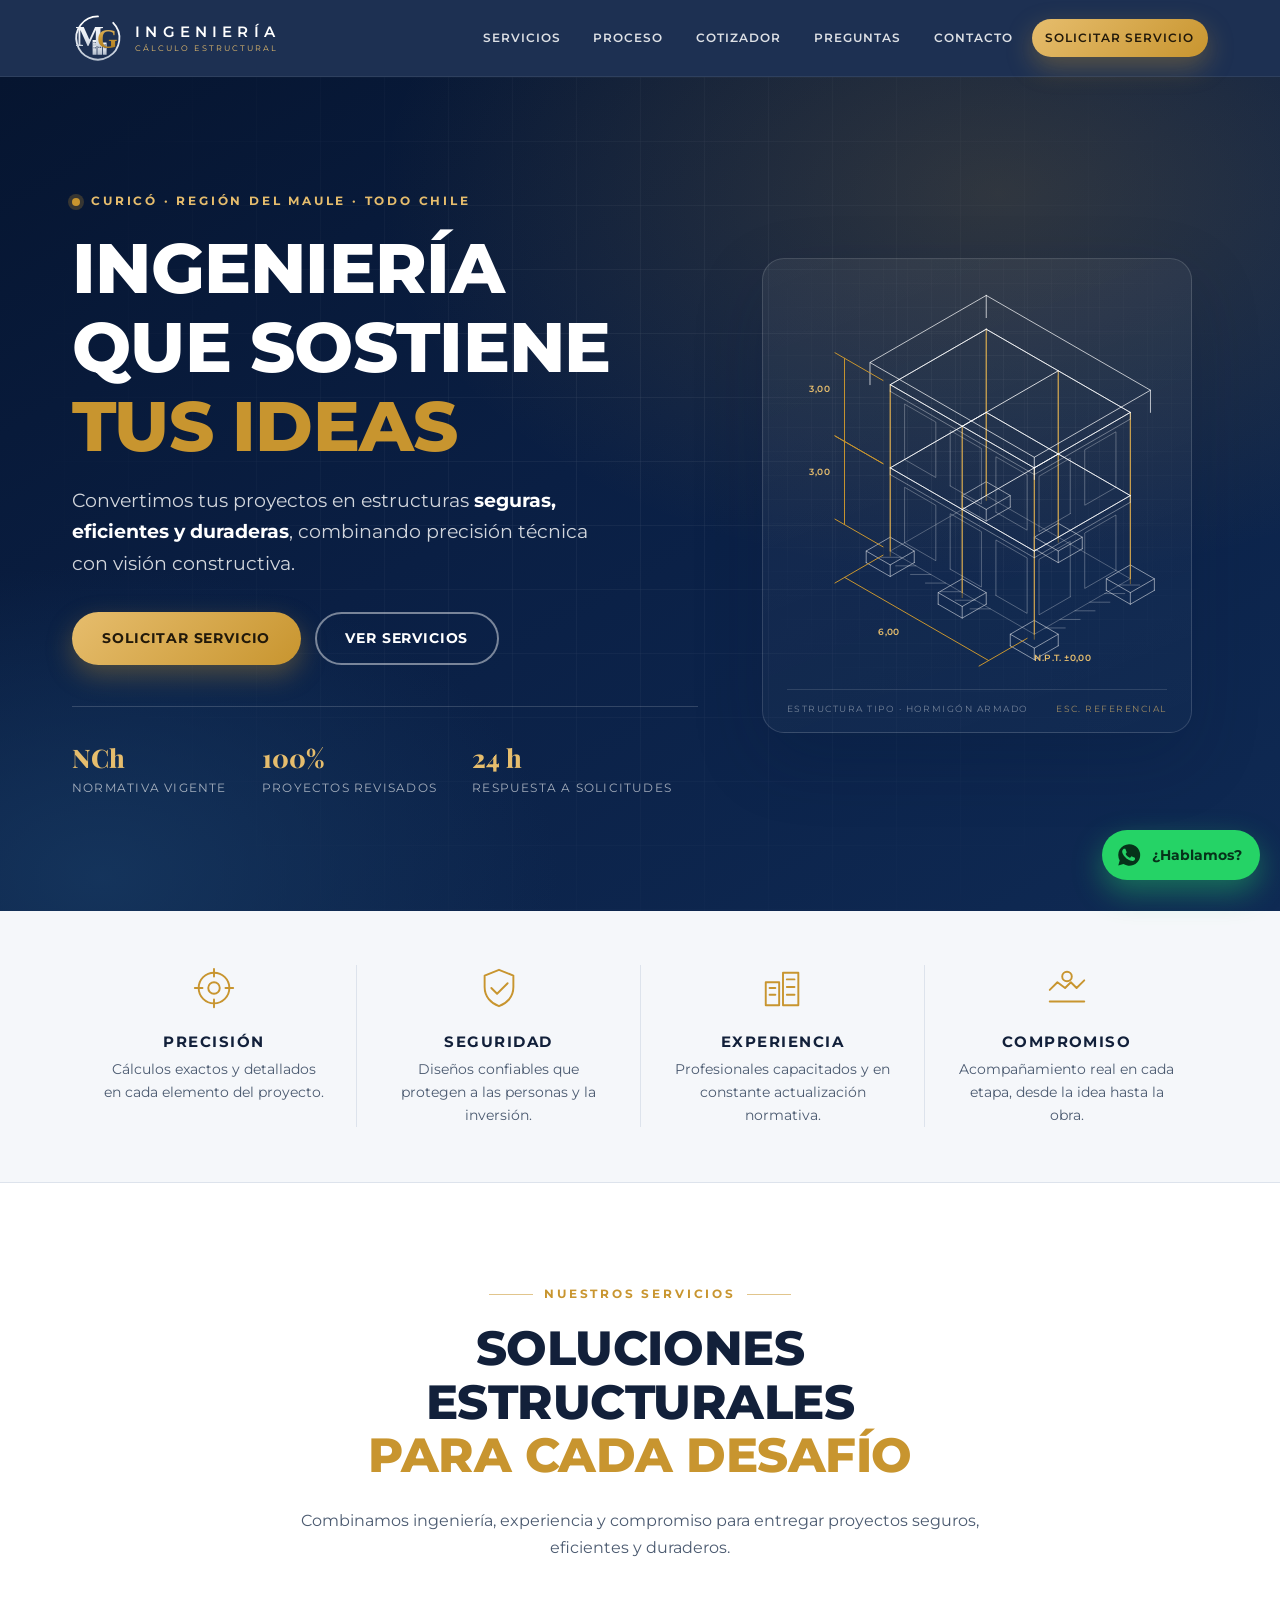
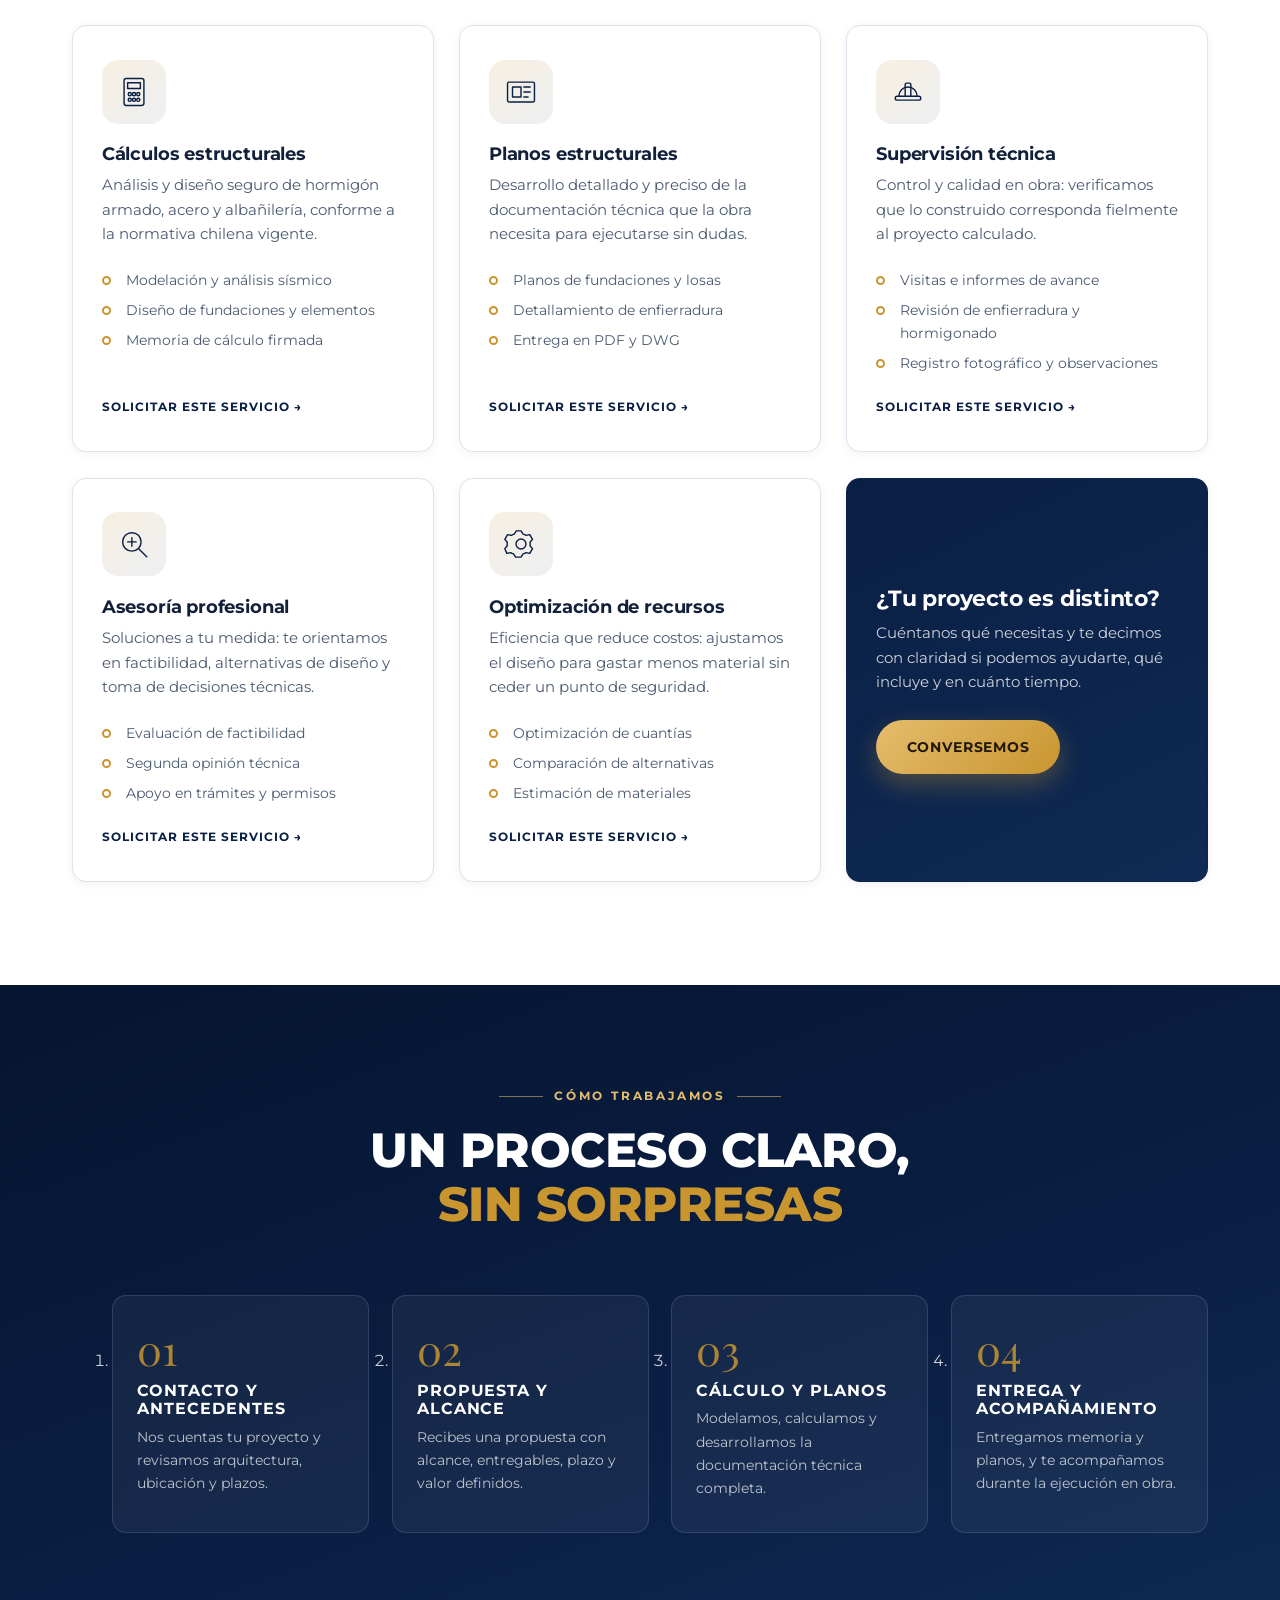
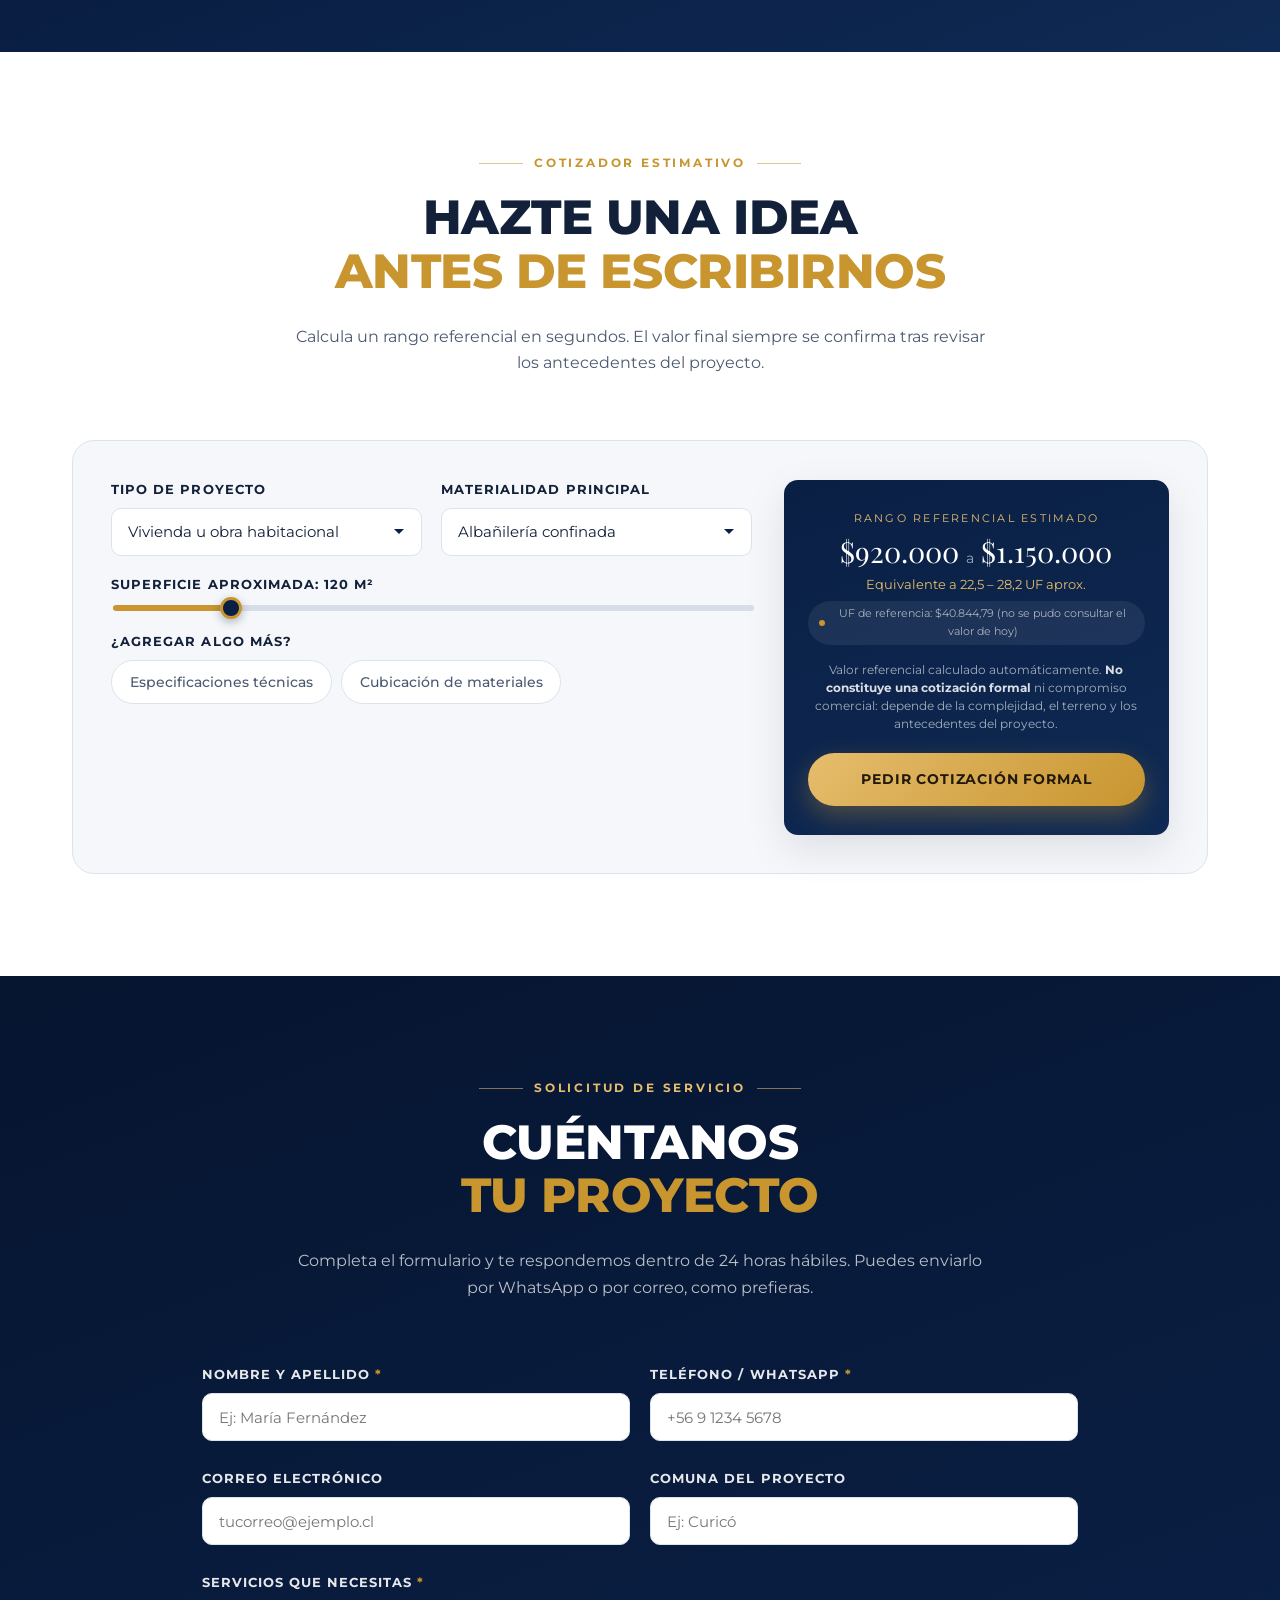
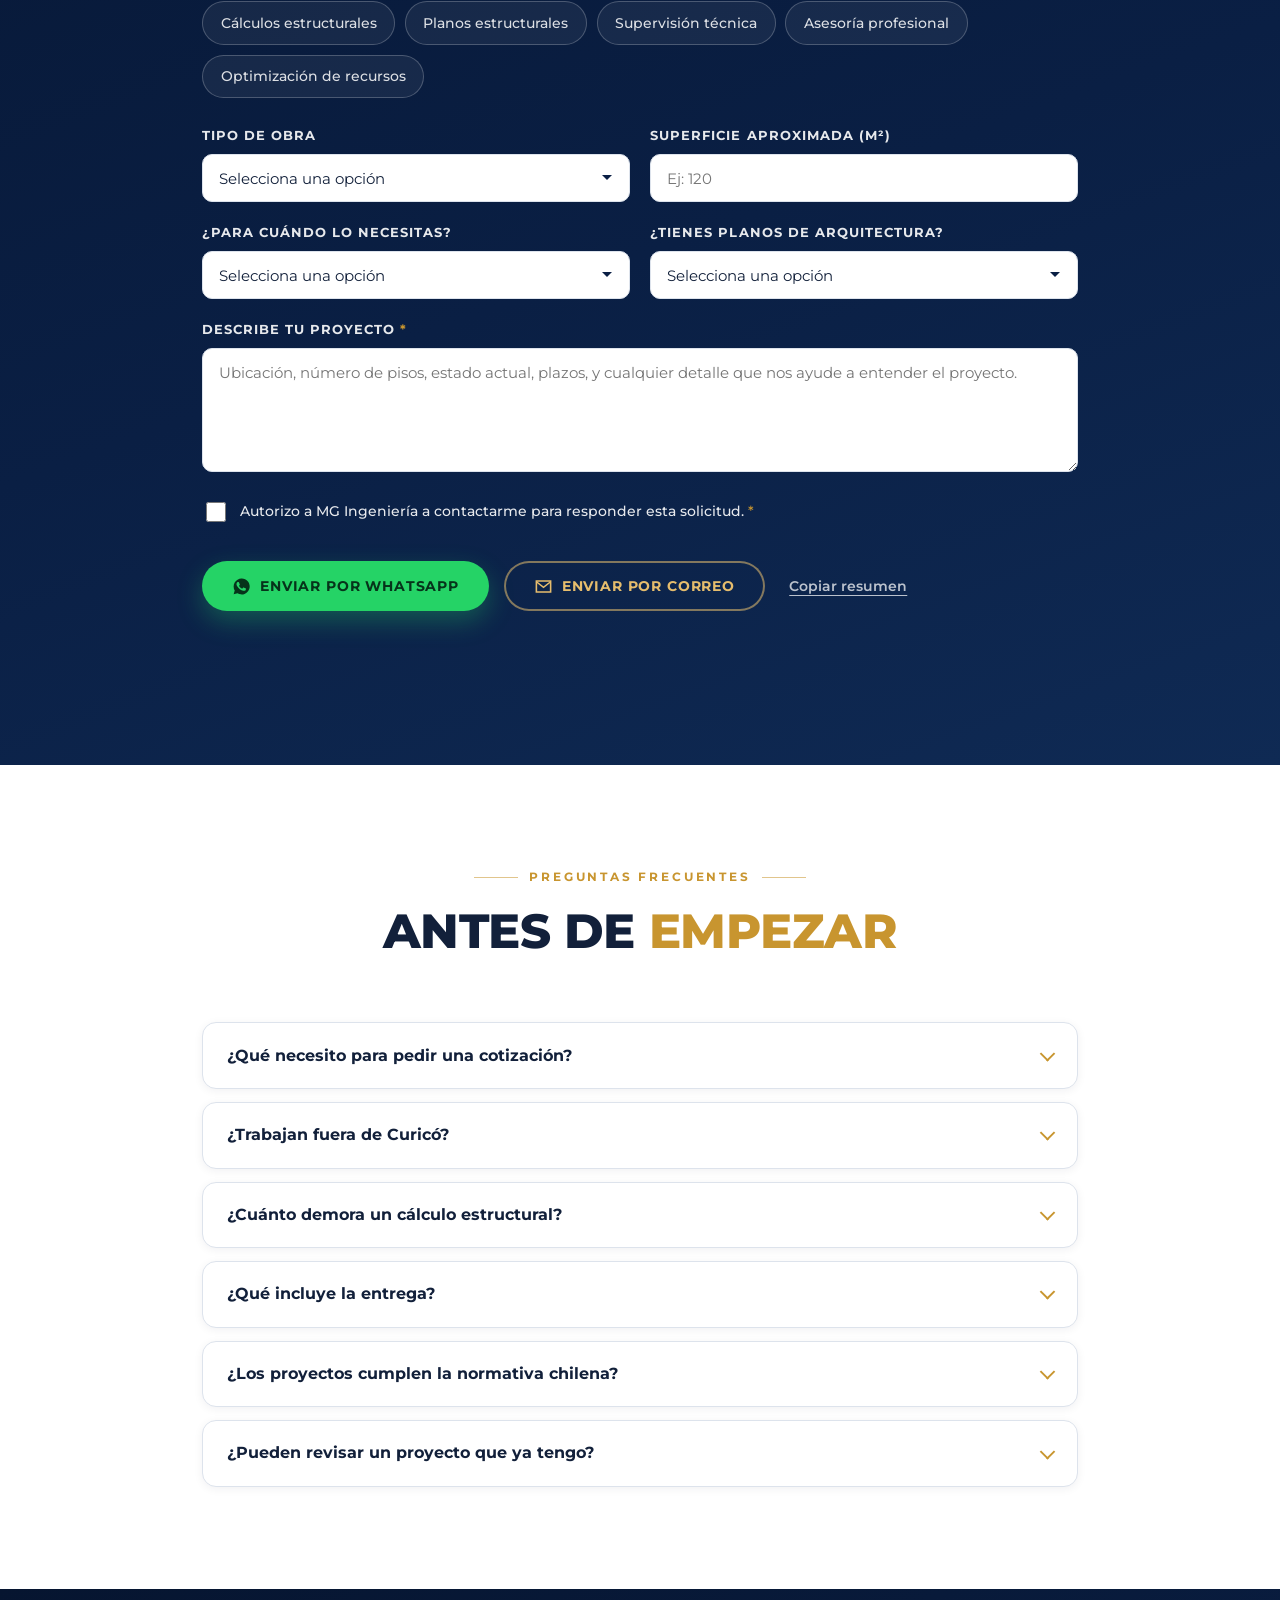
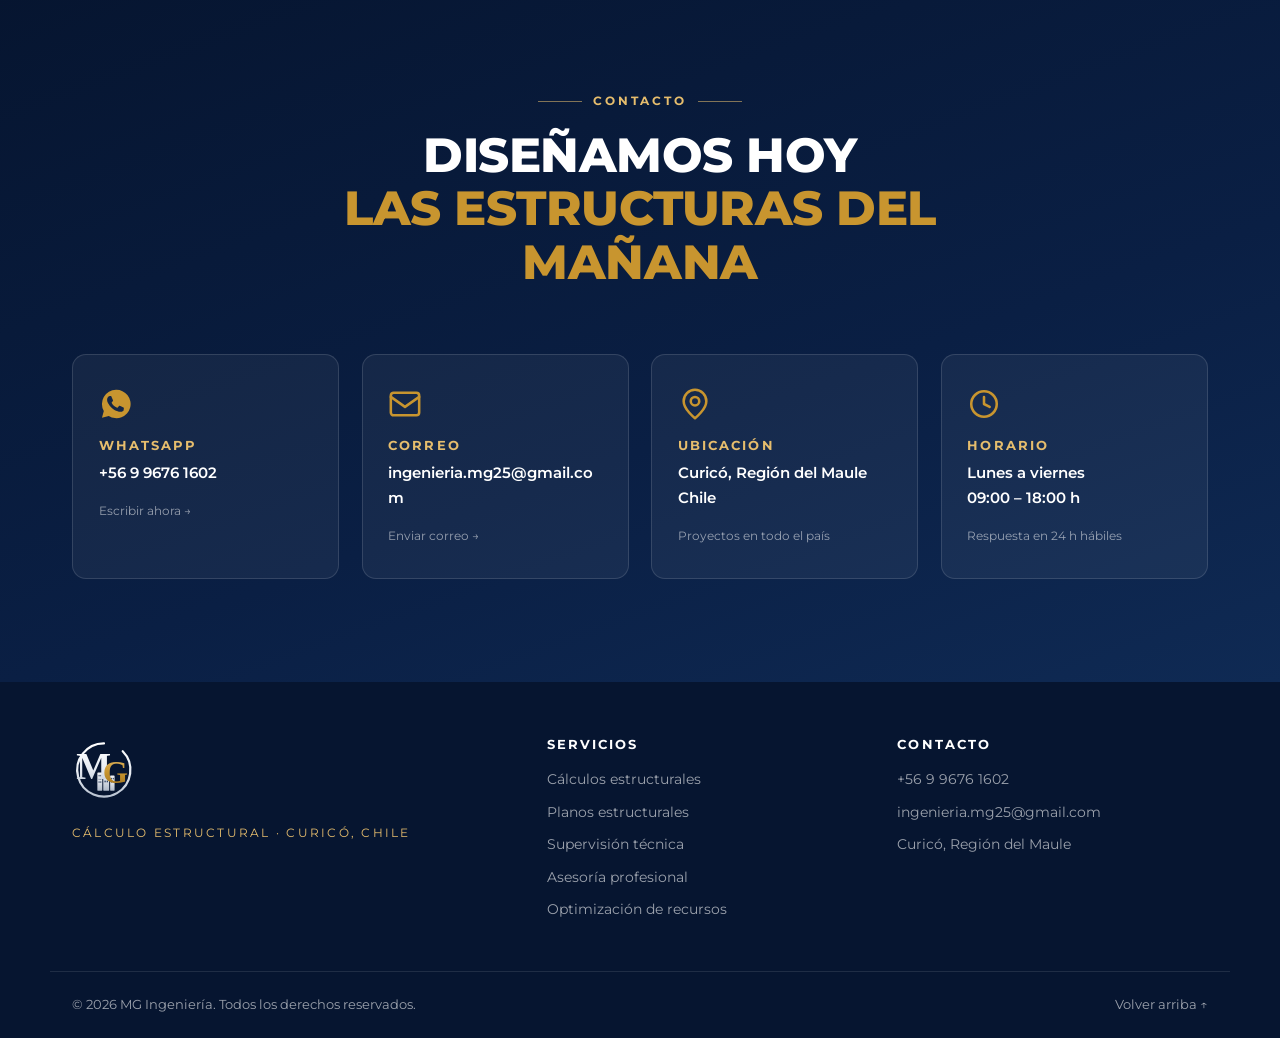
==== commit 33327ffb: "Cotizador con las tarifas reales de proyectos habitacionales El cálculo pasa de una fórmula inventad" ====
--- a/mg-ingenieria.html
+++ b/mg-ingenieria.html
@@ -837,34 +837,31 @@
         <div class="field">
           <label for="q-tipo">Tipo de proyecto</label>
           <select id="q-tipo">
-            <option value="vivienda">Vivienda unifamiliar</option>
-            <option value="ampliacion">Ampliación o remodelación</option>
-            <option value="edificio">Edificio / multifamiliar</option>
-            <option value="industrial">Nave industrial / bodega</option>
-            <option value="otro">Otro tipo de obra</option>
+            <option value="habitacional">Vivienda u obra habitacional</option>
+            <option value="ampliacion">Ampliación de vivienda</option>
           </select>
         </div>
         <div class="field">
-          <label for="q-material">Material principal</label>
+          <label for="q-material">Materialidad principal</label>
           <select id="q-material">
-            <option value="albanileria">Albañilería</option>
+            <option value="albanileria">Albañilería confinada</option>
+            <option value="piedra">Muros de piedra</option>
             <option value="hormigon">Hormigón armado</option>
             <option value="acero">Estructura de acero</option>
-            <option value="madera">Madera</option>
+            <option value="metalcon">Metalcon</option>
+            <option value="sip">Paneles SIP</option>
             <option value="mixto">Mixto</option>
           </select>
         </div>
         <div class="field field-wide">
           <label for="q-m2">Superficie aproximada: <output id="q-m2-out">120</output> m²</label>
-          <input type="range" id="q-m2" min="20" max="2000" step="10" value="120">
+          <input type="range" id="q-m2" min="20" max="600" step="5" value="120">
         </div>
         <div class="field field-wide">
-          <span class="label">Servicios requeridos</span>
+          <span class="label">¿Agregar algo más?</span>
           <div class="chips">
-            <label class="chip"><input type="checkbox" value="Cálculo estructural" data-f="1" checked><span>Cálculo estructural</span></label>
-            <label class="chip"><input type="checkbox" value="Planos estructurales" data-f="0.55" checked><span>Planos estructurales</span></label>
-            <label class="chip"><input type="checkbox" value="Supervisión técnica" data-f="0.45"><span>Supervisión técnica</span></label>
-            <label class="chip"><input type="checkbox" value="Asesoría profesional" data-f="0.2"><span>Asesoría</span></label>
+            <label class="chip"><input type="checkbox" id="q-eett" value="Especificaciones técnicas"><span>Especificaciones técnicas</span></label>
+            <label class="chip"><input type="checkbox" id="q-cub" value="Cubicación de materiales"><span>Cubicación de materiales</span></label>
           </div>
         </div>
       </div>
@@ -1152,33 +1149,54 @@
   email: 'ingenieria.mg25@gmail.com',
 
   /* ---- Cotizador estimativo ----------------------------------
-     Valores REFERENCIALES en UF por m² para el cálculo estructural.
-     ⚠️ AJUSTA estos números a tus tarifas reales antes de publicar.
-     El resultado se muestra siempre como un rango (±25%) y con el
-     aviso de que no constituye una cotización formal.
+     Precios base en pesos, tomados de la tabla de tarifas 2026.
+     Cada fila es un tramo de superficie; el orden de los precios
+     sigue al de MATERIALES.
+
+     Lo que NO está aquí, y es deliberado: este archivo lo puede
+     abrir cualquiera desde el navegador, así que no incluye ningún
+     factor de uso interno (recargos por complejidad, organismo,
+     urgencia o tipo de cliente, ni precios de lanzamiento).
+     Solo los precios base que ya se le cotizan al cliente.
   ------------------------------------------------------------- */
 
   // La UF se consulta sola a mindicador.cl (API pública, sin registro).
   // Este número solo se usa si la consulta falla; conviene refrescarlo
   // de vez en cuando para que el respaldo no quede muy viejo.
   ufValor: 40844.79,
-  tarifaBase: {            // UF por m² — cálculo estructural
-    vivienda:   0.20,
-    ampliacion: 0.26,
-    edificio:   0.15,
-    industrial: 0.13,
-    otro:       0.20
+  ufApi: 'https://mindicador.cl/api/uf',
+
+  materiales: ['sip', 'metalcon', 'albanileria', 'piedra', 'hormigon', 'acero', 'mixto'],
+
+  // Proyectos habitacionales y similares
+  habitacional: [
+    { hasta:  30, precios: [ 450000,  500000,  560000,  560000,  650000,  620000,  700000] },
+    { hasta:  60, precios: [ 580000,  650000,  720000,  720000,  850000,  820000,  950000] },
+    { hasta:  99, precios: [ 700000,  780000,  860000,  860000, 1000000,  960000, 1150000] },
+    { hasta: 120, precios: [ 780000,  850000,  920000,  920000, 1100000, 1050000, 1250000] },
+    { hasta: 160, precios: [ 900000,  990000, 1080000, 1080000, 1300000, 1250000, 1500000] },
+    { hasta: 220, precios: [1100000, 1200000, 1320000, 1320000, 1600000, 1550000, 1850000] },
+    { hasta: 300, precios: [1350000, 1480000, 1620000, 1620000, 1950000, 1900000, 2250000] },
+    { hasta: 400, precios: [1650000, 1800000, 1950000, 1950000, 2350000, 2350000, 2700000] },
+    { hasta: 500, precios: [1950000, 2100000, 2300000, 2300000, 2750000, 2800000, 3200000] }
+  ],
+
+  // Ampliaciones de vivienda (tabla propia, solo bajo 100 m²)
+  ampliacion: [
+    { hasta:  30, precios: [ 450000,  500000,  560000,  560000,  650000,  620000,  700000] },
+    { hasta:  60, precios: [ 650000,  720000,  800000,  800000,  950000,  900000, 1050000] },
+    { hasta:  99, precios: [ 820000,  920000, 1020000, 1020000, 1200000, 1150000, 1350000] }
+  ],
+
+  // Adicionales que se calculan como porcentaje del proyecto, con mínimo
+  adicionales: {
+    eett:       { pct: 0.08, minimo: 120000 },
+    cubicacion: { pct: 0.12, minimo: 180000 }
   },
-  factorMaterial: {        // Multiplicador según material principal
-    albanileria: 1.00,
-    hormigon:    1.15,
-    acero:       1.20,
-    madera:      0.95,
-    mixto:       1.10
-  },
-  minimoUF: 12,            // Cobro mínimo referencial del servicio (UF)
-
-  ufApi: 'https://mindicador.cl/api/uf'
+
+  // El precio de tabla es el piso; el rango mostrado se abre hacia arriba
+  // para dejar espacio a alcance, antecedentes y condiciones de cada obra.
+  holgura: 0.25
 };
 
 /* ============================================================
@@ -1347,9 +1365,12 @@
 const qMin  = document.getElementById('q-min');
 const qMax  = document.getElementById('q-max');
 const qUf   = document.getElementById('q-uf');
-const qChips = document.querySelectorAll('#cotizador .chip input');
+const qEett = document.getElementById('q-eett');
+const qCub  = document.getElementById('q-cub');
+const qSep  = document.querySelector('.quoter-value .sep');
 
 const clp = n => '$' + Math.round(n).toLocaleString('es-CL');
+const aDecena = n => Math.ceil(n / 10000) * 10000;   // redondeo a la decena de mil
 
 function pintarSlider() {
   if (!qM2) return;
@@ -1357,44 +1378,60 @@
   qM2.style.setProperty('--pct', pct + '%');
 }
 
-function serviciosCotizador() {
-  return [...qChips].filter(c => c.checked);
+/* Precio base de tabla: primer tramo cuyo tope cubre la superficie.
+   Devuelve null si la obra queda fuera de tabla (se cotiza caso a caso). */
+function precioBase(tipo, m2, material) {
+  const tabla = CONFIG[tipo];
+  const col = CONFIG.materiales.indexOf(material);
+  if (!tabla || col < 0) return null;
+
+  const tramo = tabla.find(t => m2 <= t.hasta);
+  return tramo ? tramo.precios[col] : null;
+}
+
+function fueraDeTabla(mensaje) {
+  qMin.textContent = 'A convenir';
+  qMax.textContent = '';
+  if (qSep) qSep.style.display = 'none';
+  qUf.textContent = mensaje;
 }
 
 function calcular() {
   if (!qTipo) return;
 
-  const m2       = Number(qM2.value);
-  const base     = CONFIG.tarifaBase[qTipo.value] ?? 0.2;
-  const material = CONFIG.factorMaterial[qMat.value] ?? 1;
-  const factorServicios = serviciosCotizador()
-    .reduce((sum, c) => sum + Number(c.dataset.f), 0);
-
+  const m2 = Number(qM2.value);
   if (qOut) qOut.textContent = m2.toLocaleString('es-CL');
   pintarSlider();
 
-  if (factorServicios === 0) {
-    qMin.textContent = '—';
-    qMax.textContent = '';
-    qUf.textContent  = 'Selecciona al menos un servicio.';
+  const base = precioBase(qTipo.value, m2, qMat.value);
+
+  if (base === null) {
+    fueraDeTabla(qTipo.value === 'ampliacion'
+      ? 'Las ampliaciones sobre 99 m² las cotizamos caso a caso. Escríbenos y te respondemos con un valor cerrado.'
+      : 'Sobre 500 m² el valor depende mucho del proyecto. Cuéntanos los detalles y te cotizamos.');
     return;
   }
 
-  // Economía de escala: el valor por m² baja en proyectos grandes.
-  const escala = m2 > 300 ? Math.pow(300 / m2, 0.18) : 1;
-
-  let uf = m2 * base * material * factorServicios * escala;
-  uf = Math.max(uf, CONFIG.minimoUF);
-
-  const ufMin = uf * 0.85;
-  const ufMax = uf * 1.25;
-
-  qMin.textContent = clp(ufMin * CONFIG.ufValor);
-  qMax.textContent = clp(ufMax * CONFIG.ufValor);
-  qUf.textContent  = `Equivalente a ${ufMin.toFixed(1)} – ${ufMax.toFixed(1)} UF aprox.`;
-}
-
-[qTipo, qMat, qM2, ...qChips].forEach(el => {
+  if (qSep) qSep.style.display = '';
+
+  // Adicionales: porcentaje del proyecto, respetando su mínimo
+  let total = base;
+  const { eett, cubicacion } = CONFIG.adicionales;
+  if (qEett?.checked) total += Math.max(base * eett.pct, eett.minimo);
+  if (qCub?.checked)  total += Math.max(base * cubicacion.pct, cubicacion.minimo);
+
+  const min = total;
+  const max = aDecena(total * (1 + CONFIG.holgura));
+
+  const enUf = v => (v / CONFIG.ufValor)
+    .toLocaleString('es-CL', { minimumFractionDigits: 1, maximumFractionDigits: 1 });
+
+  qMin.textContent = clp(min);
+  qMax.textContent = clp(max);
+  qUf.textContent  = `Equivalente a ${enUf(min)} – ${enUf(max)} UF aprox.`;
+}
+
+[qTipo, qMat, qM2, qEett, qCub].forEach(el => {
   el?.addEventListener('input', calcular);
   el?.addEventListener('change', calcular);
 });
@@ -1461,20 +1498,27 @@
   if (m2Field && qM2) m2Field.value = qM2.value;
 
   const mapaTipo = {
-    vivienda: 'Vivienda unifamiliar',
-    ampliacion: 'Ampliación o remodelación',
-    edificio: 'Edificio / multifamiliar',
-    industrial: 'Nave industrial / bodega',
-    otro: 'Otro'
+    habitacional: 'Vivienda unifamiliar',
+    ampliacion: 'Ampliación o remodelación'
   };
   const tipoField = document.getElementById('f-tipo');
   if (tipoField && qTipo) tipoField.value = mapaTipo[qTipo.value] ?? '';
 
-  const elegidos = serviciosCotizador().map(c => c.value);
+  // El proyecto estructural del cotizador cubre cálculo y planos
   document.querySelectorAll('#requestForm input[name="servicio"]').forEach(chk => {
-    // "Cálculo estructural" del cotizador ↔ "Cálculos estructurales" del formulario
-    chk.checked = elegidos.some(v => chk.value.startsWith(v.replace(/s$/, '')));
+    if (chk.value === 'Cálculos estructurales' || chk.value === 'Planos estructurales') {
+      chk.checked = true;
+    }
   });
+
+  // Materialidad y adicionales elegidos viajan en la descripción
+  const msg = document.getElementById('f-msg');
+  if (msg && !msg.value.trim()) {
+    const extras = [qEett?.checked && 'especificaciones técnicas',
+                    qCub?.checked && 'cubicación de materiales'].filter(Boolean);
+    msg.value = `Proyecto de ${qM2.value} m² en ${qMat.options[qMat.selectedIndex].text.toLowerCase()}.`
+      + (extras.length ? ` Necesito además ${extras.join(' y ')}.` : '');
+  }
 });
 
 /* Enlaces "Solicitar este servicio" de las tarjetas */
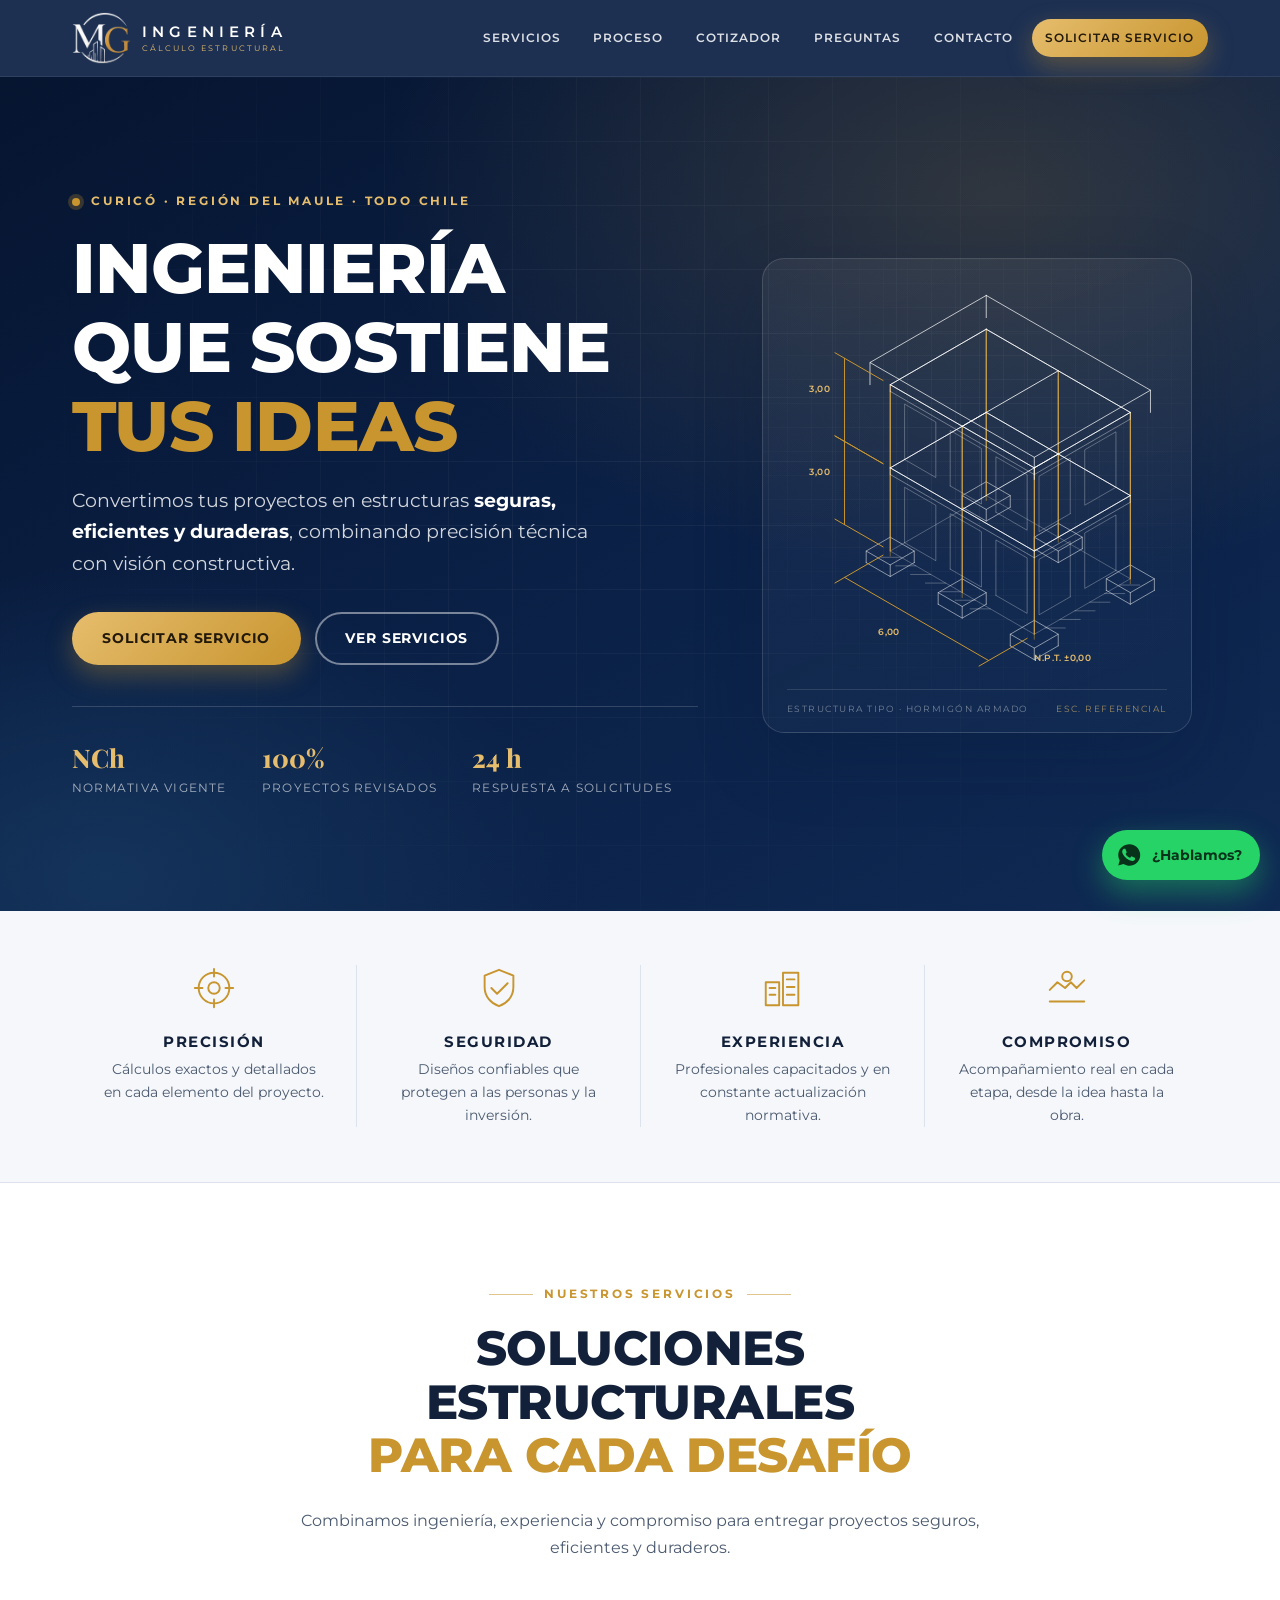
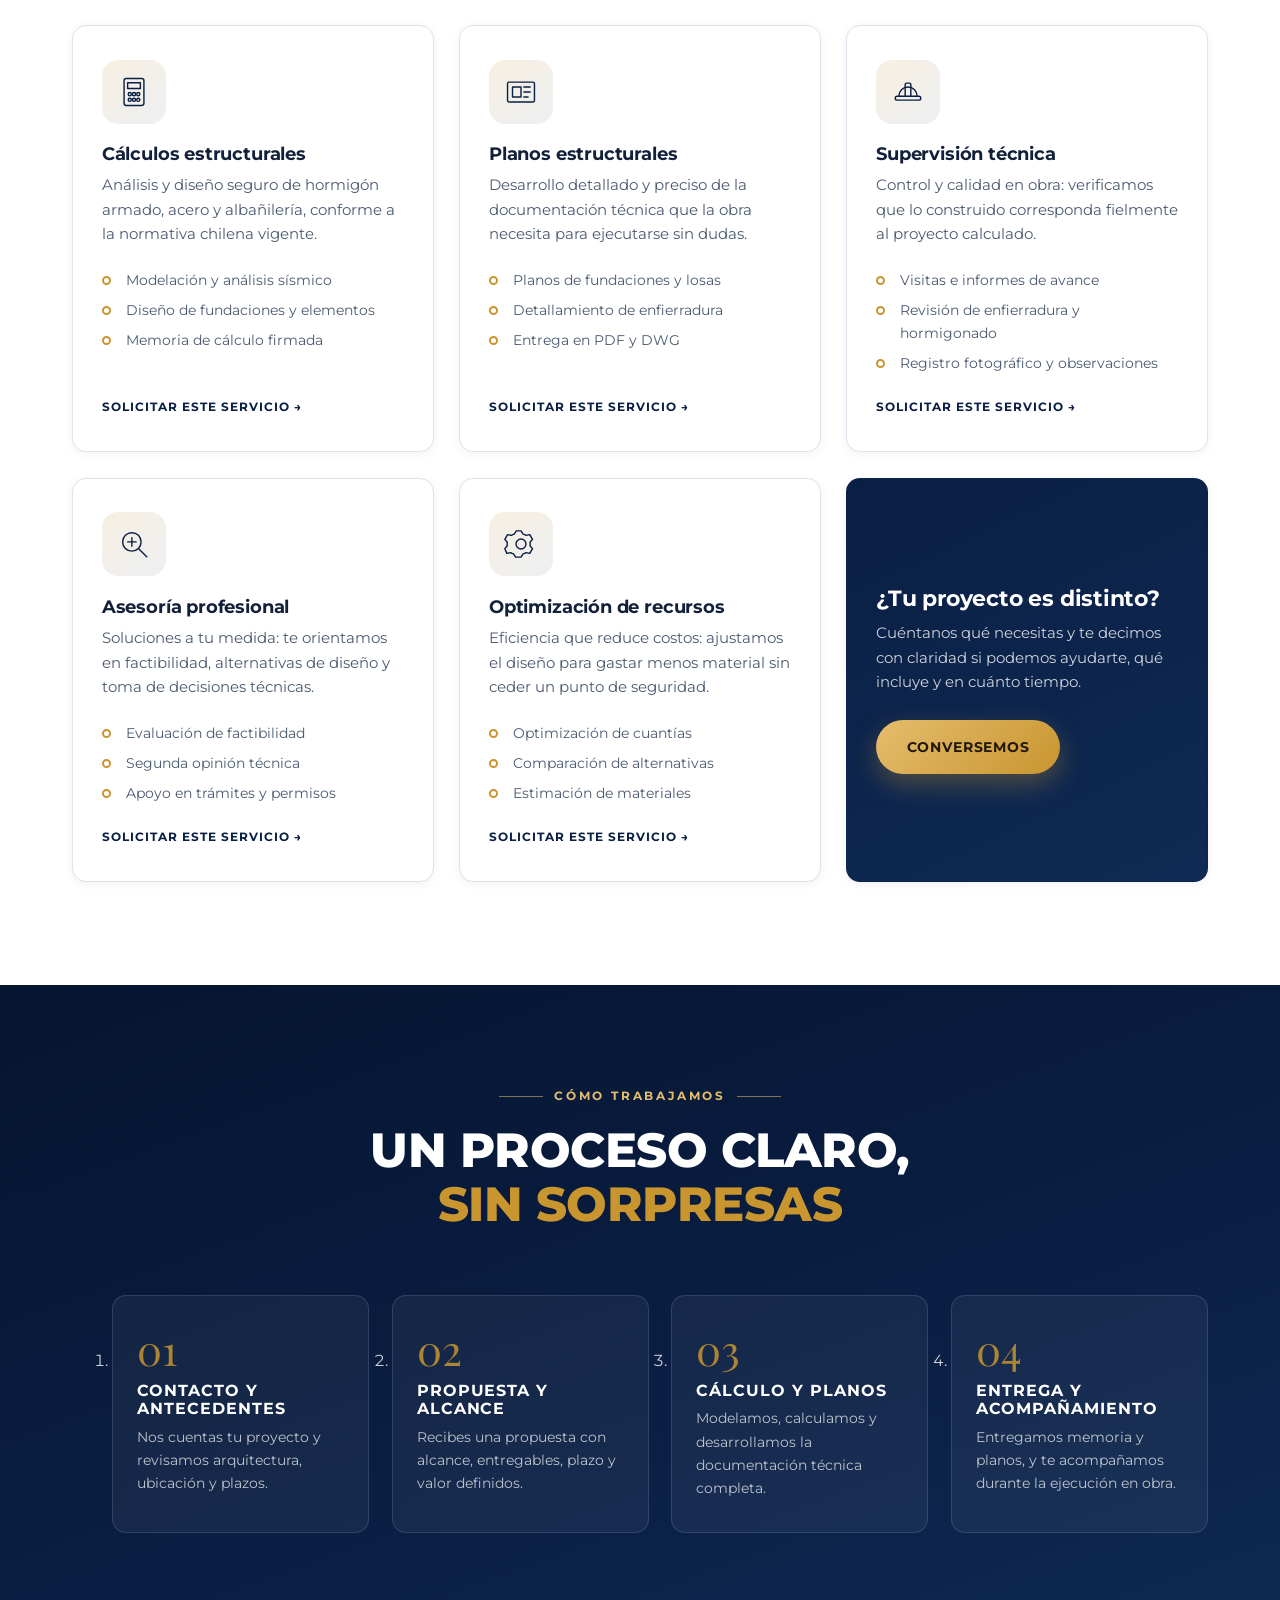
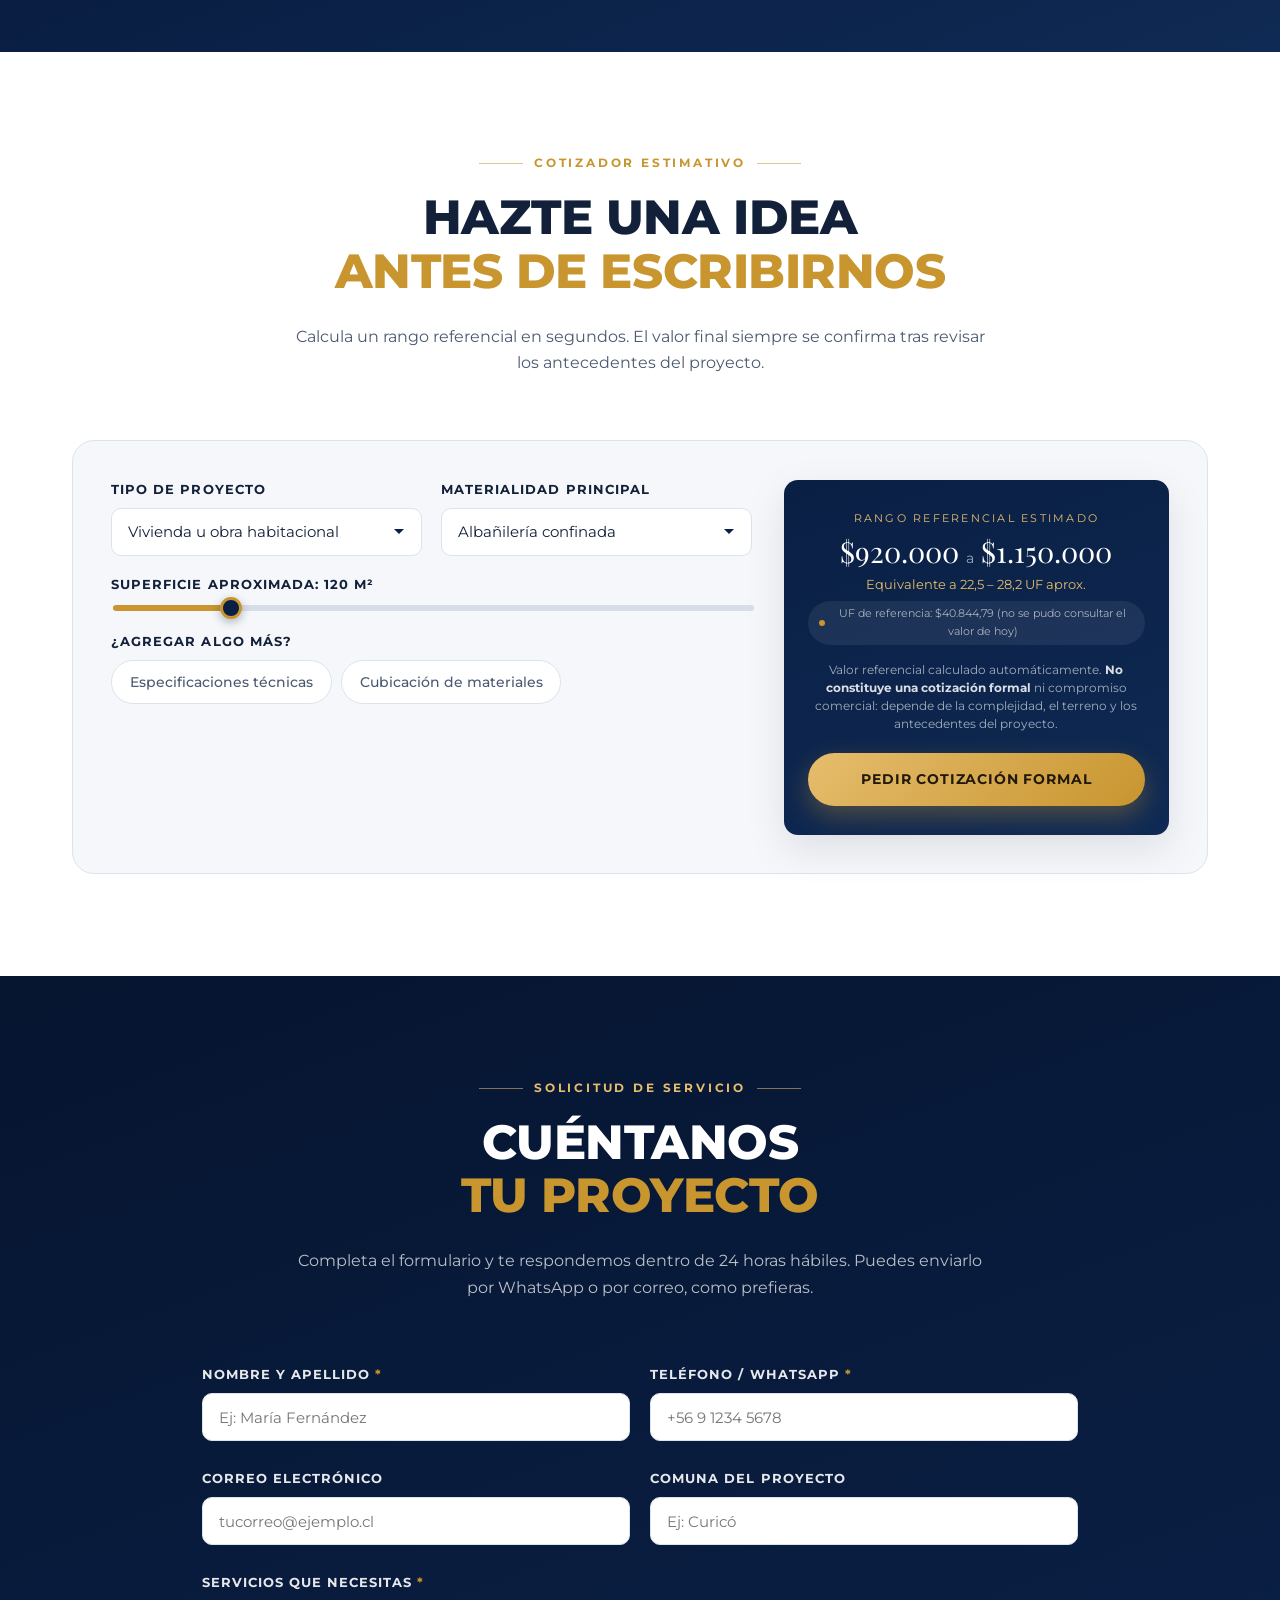
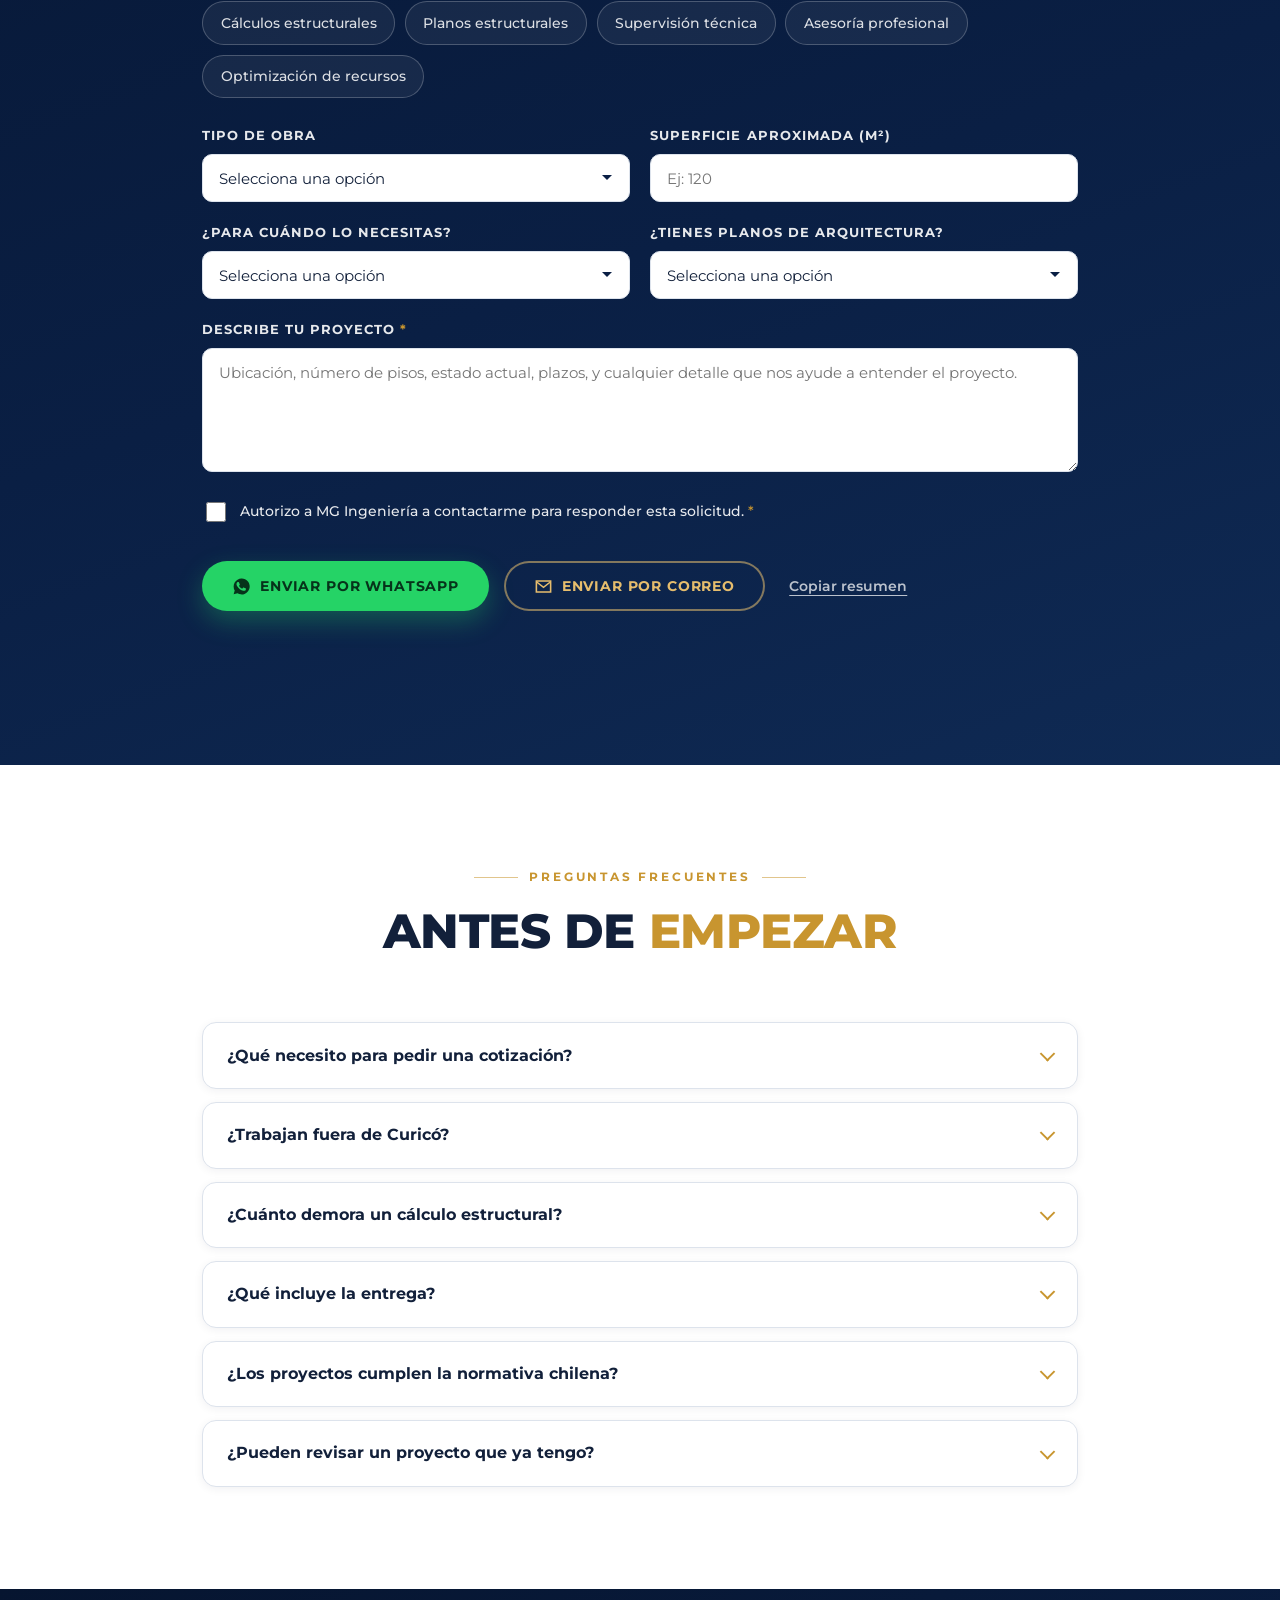
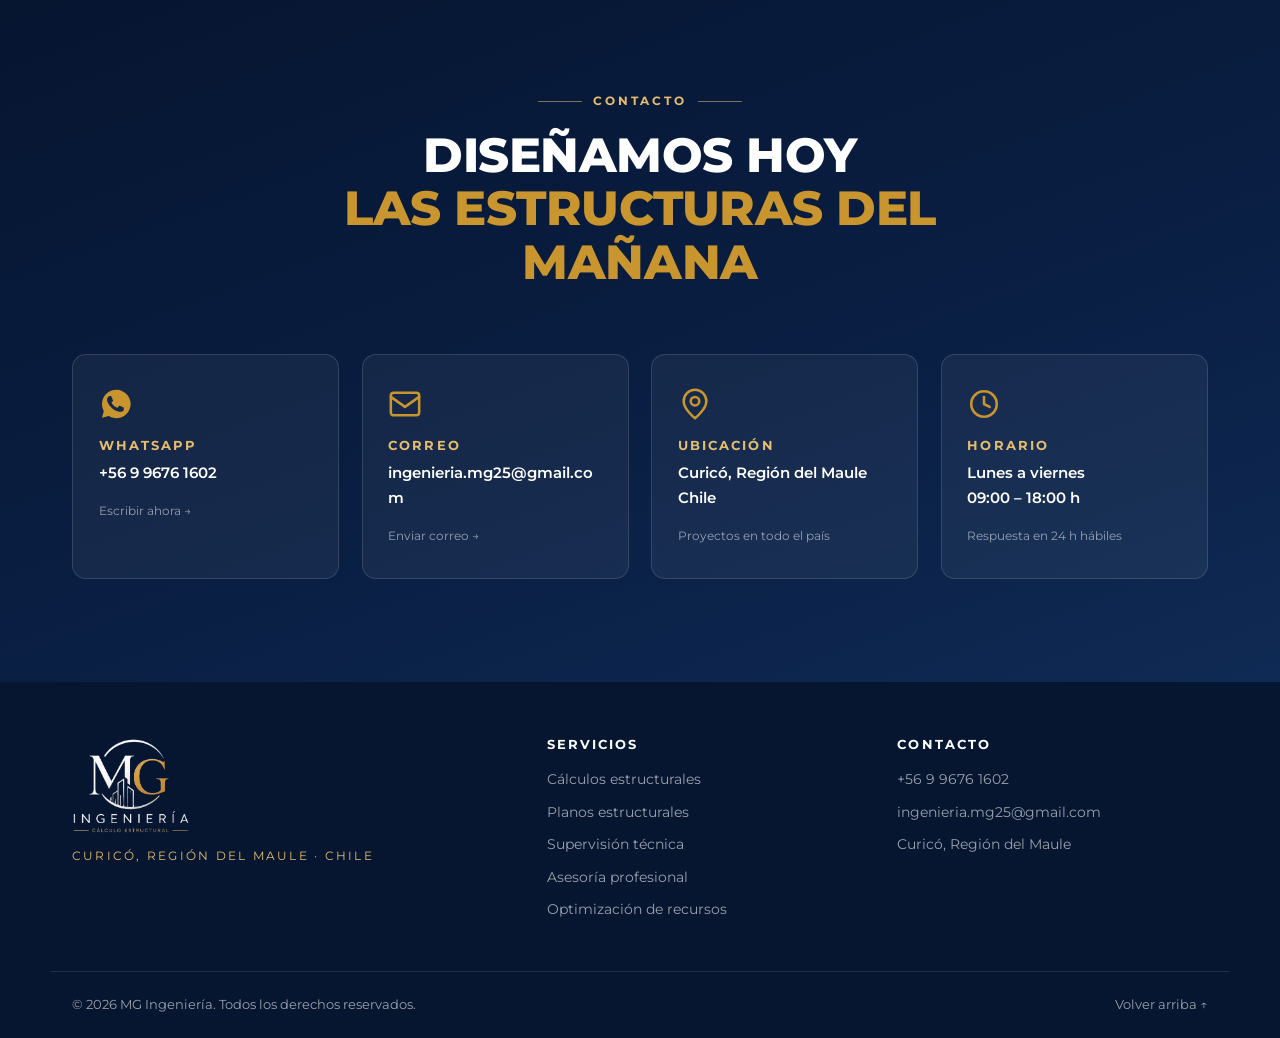
==== commit e9f738cf: "Usar el logo real de la marca en vez de la reconstrucción en SVG Se extrae el logotipo del tablero d" ====
--- a/mg-ingenieria.html
+++ b/mg-ingenieria.html
@@ -6,7 +6,8 @@
 <title>MG Ingeniería | Cálculo Estructural en Curicó, Chile</title>
 <meta name="description" content="MG Ingeniería — cálculo estructural, planos, supervisión técnica y asesoría profesional en Curicó, Región del Maule. Convertimos tus proyectos en estructuras seguras, eficientes y duraderas.">
 <meta name="theme-color" content="#0a1f44">
-<link rel="icon" href="[data-uri]" type="image/svg+xml">
+<link rel="icon" href="[data-uri]" type="image/png">
+<link rel="apple-touch-icon" href="[data-uri]">
 <link rel="canonical" href="https://imboqqentt.github.io/codigos/">
 
 <!-- Open Graph / redes sociales -->
@@ -16,7 +17,10 @@
 <meta property="og:title" content="MG Ingeniería | Cálculo Estructural">
 <meta property="og:description" content="Ingeniería que sostiene tus ideas. Cálculo estructural, planos, supervisión y asesoría en Curicó, Chile.">
 <meta property="og:url" content="https://imboqqentt.github.io/codigos/">
-<meta property="og:image" content="https://imboqqentt.github.io/codigos/[data-uri]">
+<meta property="og:image" content="https://imboqqentt.github.io/codigos/assets/img/og.jpg">
+<meta property="og:image:width" content="1200">
+<meta property="og:image:height" content="630">
+<meta property="og:image:alt" content="MG Ingeniería — Cálculo Estructural">
 <meta name="twitter:card" content="summary_large_image">
 
 <link rel="preconnect" href="https://fonts.googleapis.com">
@@ -113,7 +117,7 @@
 .site-header.scrolled{background:rgba(6,21,48,.97);box-shadow:0 8px 30px rgba(0,0,0,.28)}
 .header-inner{display:flex;align-items:center;justify-content:space-between;gap:1rem;min-height:76px}
 .brand{display:flex;align-items:center;gap:.7rem}
-.brand-mark{flex:none}
+.brand-mark{flex:none;height:52px;width:auto}
 .brand-text{display:flex;flex-direction:column;line-height:1}
 .brand-name{color:#fff;font-weight:600;font-size:.95rem;letter-spacing:.34em}
 .brand-tag{color:var(--gold-300);font-size:.53rem;letter-spacing:.24em;text-transform:uppercase;margin-top:5px}
@@ -429,6 +433,7 @@
 /* ───────── Footer ───────── */
 .site-footer{background:var(--navy-900);color:rgba(255,255,255,.6);padding-top:3.5rem}
 .footer-inner{display:grid;grid-template-columns:1.4fr 1fr 1fr;gap:2.5rem;padding-bottom:2.5rem}
+.footer-brand img{display:block;height:96px;width:auto}
 .footer-tag{font-size:.78rem;letter-spacing:.18em;text-transform:uppercase;color:var(--gold-300);margin-top:.8rem}
 .site-footer h4{color:#fff;font-size:.8rem;letter-spacing:.16em;text-transform:uppercase;margin-bottom:1rem}
 .site-footer li{margin-bottom:.55rem;font-size:.9rem}
@@ -493,6 +498,10 @@
 @media (max-width:430px){
   .values-grid{grid-template-columns:1fr;gap:2.2rem 0}
   .value{padding-inline:.5rem}
+  /* En pantallas angostas el logo y el nombre compiten con el botón de menú */
+  .brand-mark{height:42px}
+  .brand-name{font-size:.82rem;letter-spacing:.24em}
+  .brand-tag{font-size:.48rem;letter-spacing:.18em}
 }
 
 @media (prefers-reduced-motion:reduce){
@@ -517,7 +526,7 @@
 <header class="site-header" id="inicio">
   <div class="container header-inner">
     <a class="brand" href="#inicio" aria-label="MG Ingeniería — inicio">
-      <img src="[data-uri]" alt="" width="52" height="52" class="brand-mark">
+      <img src="[data-uri]" alt="" width="59" height="52" class="brand-mark">
       <span class="brand-text">
         <span class="brand-name">INGENIERÍA</span>
         <span class="brand-tag">Cálculo Estructural</span>
@@ -1066,8 +1075,8 @@
 <footer class="site-footer">
   <div class="container footer-inner">
     <div class="footer-brand">
-      <img src="[data-uri]" alt="MG Ingeniería" width="64" height="64">
-      <p class="footer-tag">Cálculo estructural · Curicó, Chile</p>
+      <img src="[data-uri]" alt="MG Ingeniería — Cálculo Estructural" width="118" height="96">
+      <p class="footer-tag">Curicó, Región del Maule · Chile</p>
     </div>
     <nav class="footer-nav" aria-label="Enlaces del pie">
       <h4>Servicios</h4>
@@ -1107,7 +1116,7 @@
   "@type": "ProfessionalService",
   "name": "MG Ingeniería",
   "description": "Cálculo estructural, planos estructurales, supervisión técnica y asesoría profesional.",
-  "image": "[data-uri]",
+  "image": "https://imboqqentt.github.io/codigos/assets/img/og.jpg",
   "telephone": "+56996761602",
   "email": "ingenieria.mg25@gmail.com",
   "address": {
@@ -1153,11 +1162,9 @@
      Cada fila es un tramo de superficie; el orden de los precios
      sigue al de MATERIALES.
 
-     Lo que NO está aquí, y es deliberado: este archivo lo puede
-     abrir cualquiera desde el navegador, así que no incluye ningún
-     factor de uso interno (recargos por complejidad, organismo,
-     urgencia o tipo de cliente, ni precios de lanzamiento).
-     Solo los precios base que ya se le cotizan al cliente.
+     Este archivo lo puede abrir cualquiera desde el navegador, así
+     que aquí van solo los precios base que ya se le cotizan al
+     cliente. Nada de uso interno.
   ------------------------------------------------------------- */
 
   // La UF se consulta sola a mindicador.cl (API pública, sin registro).
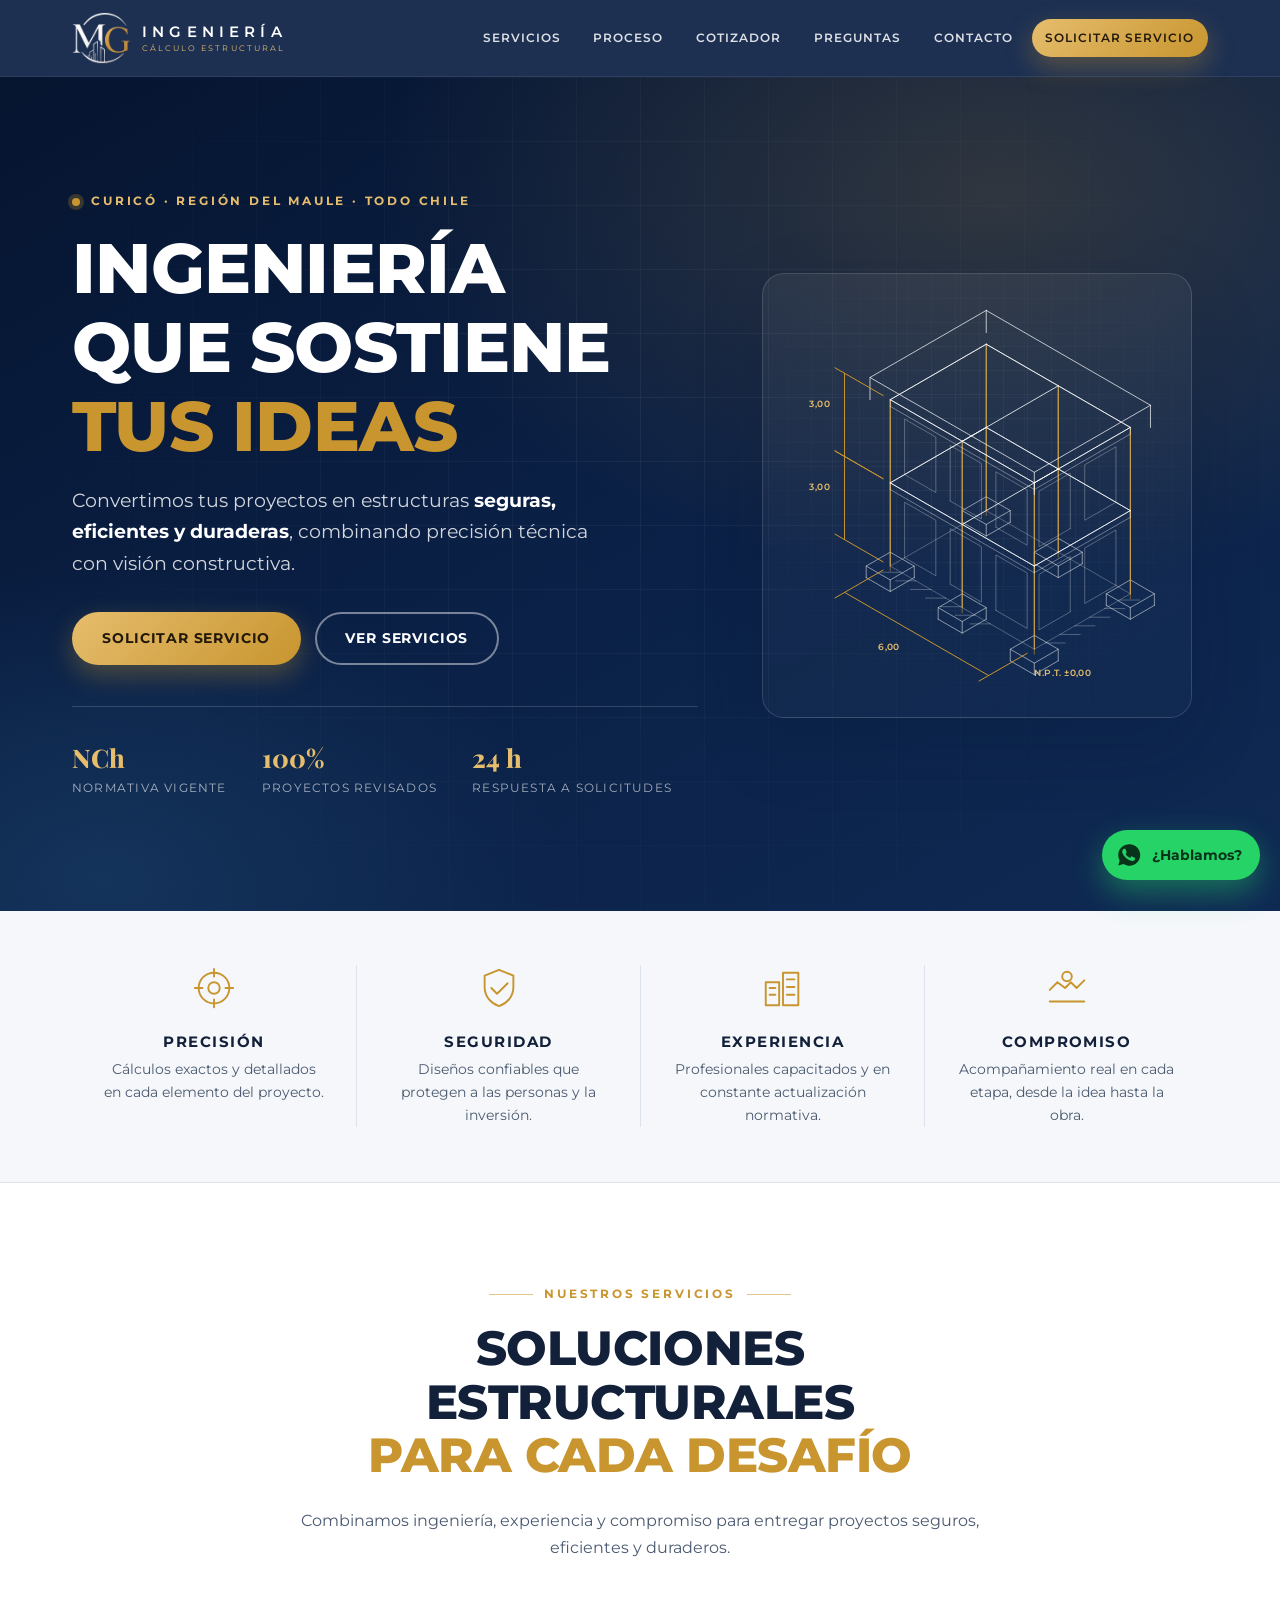
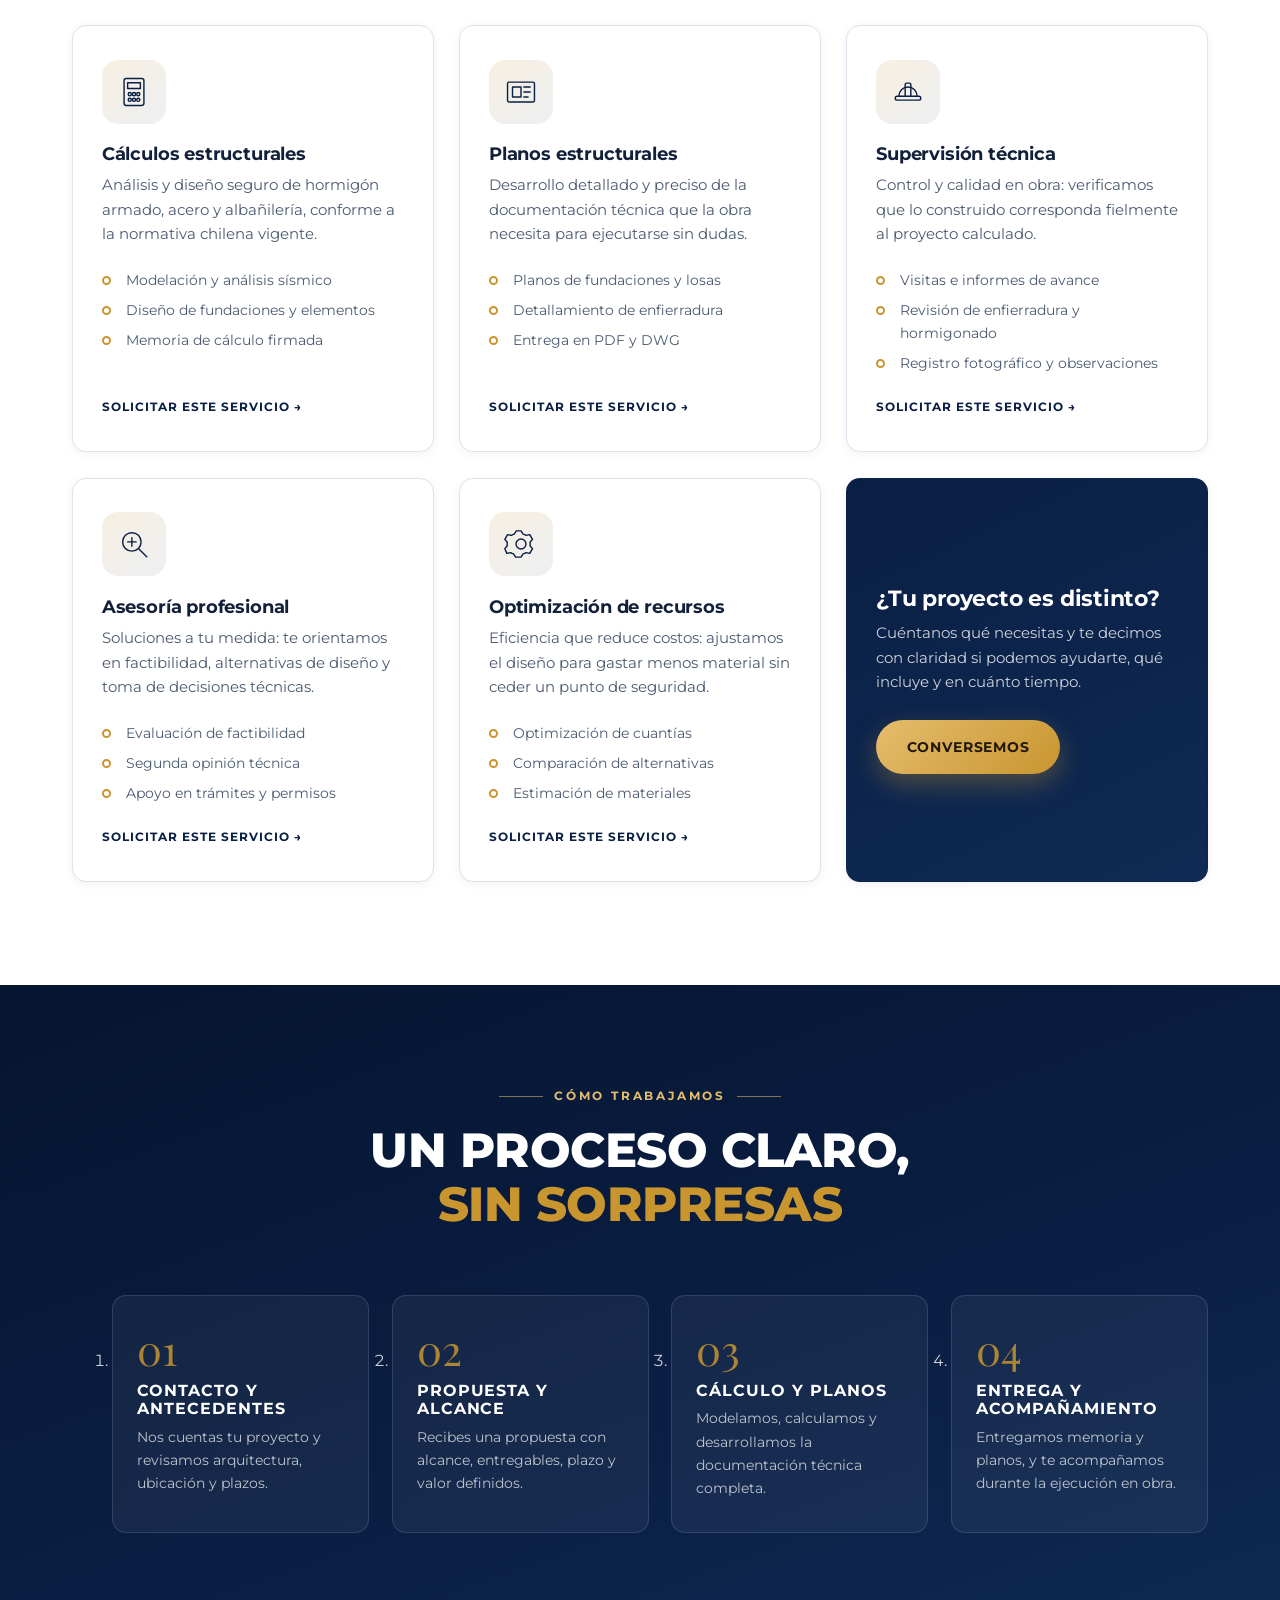
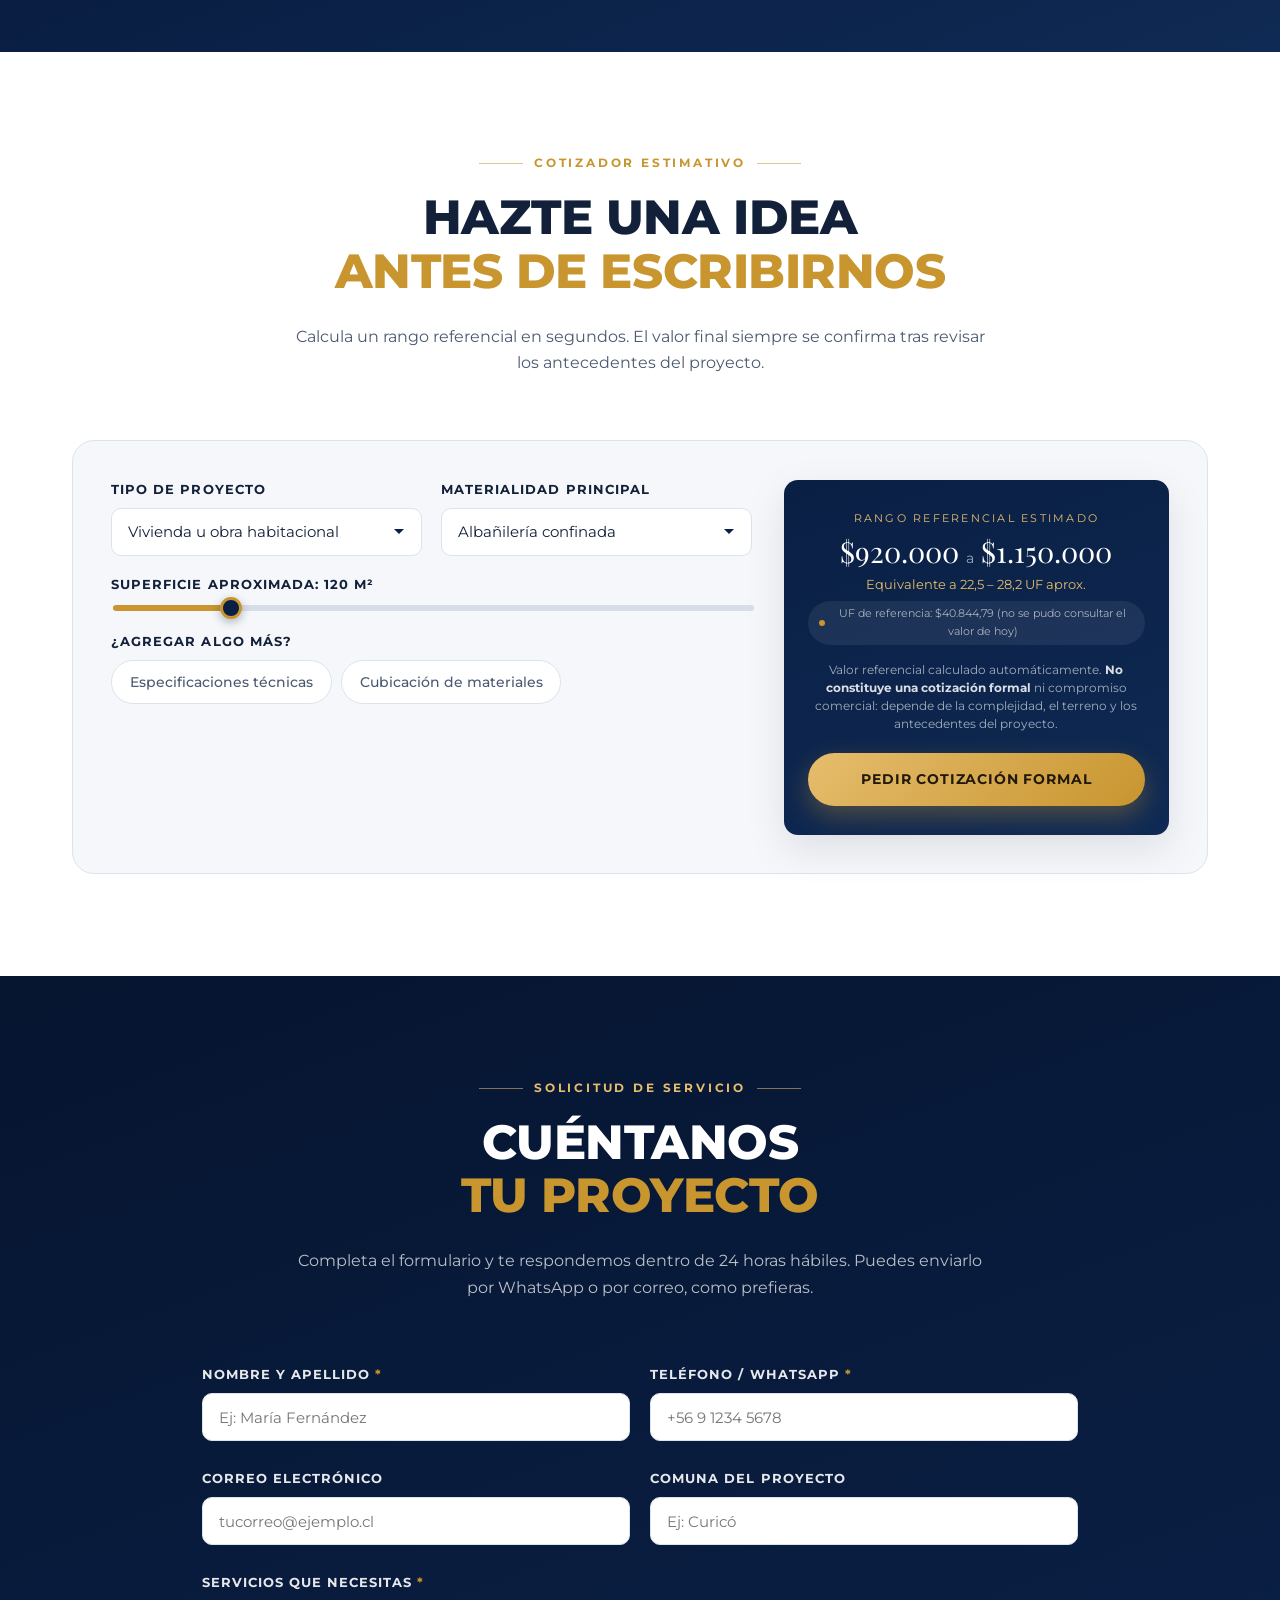
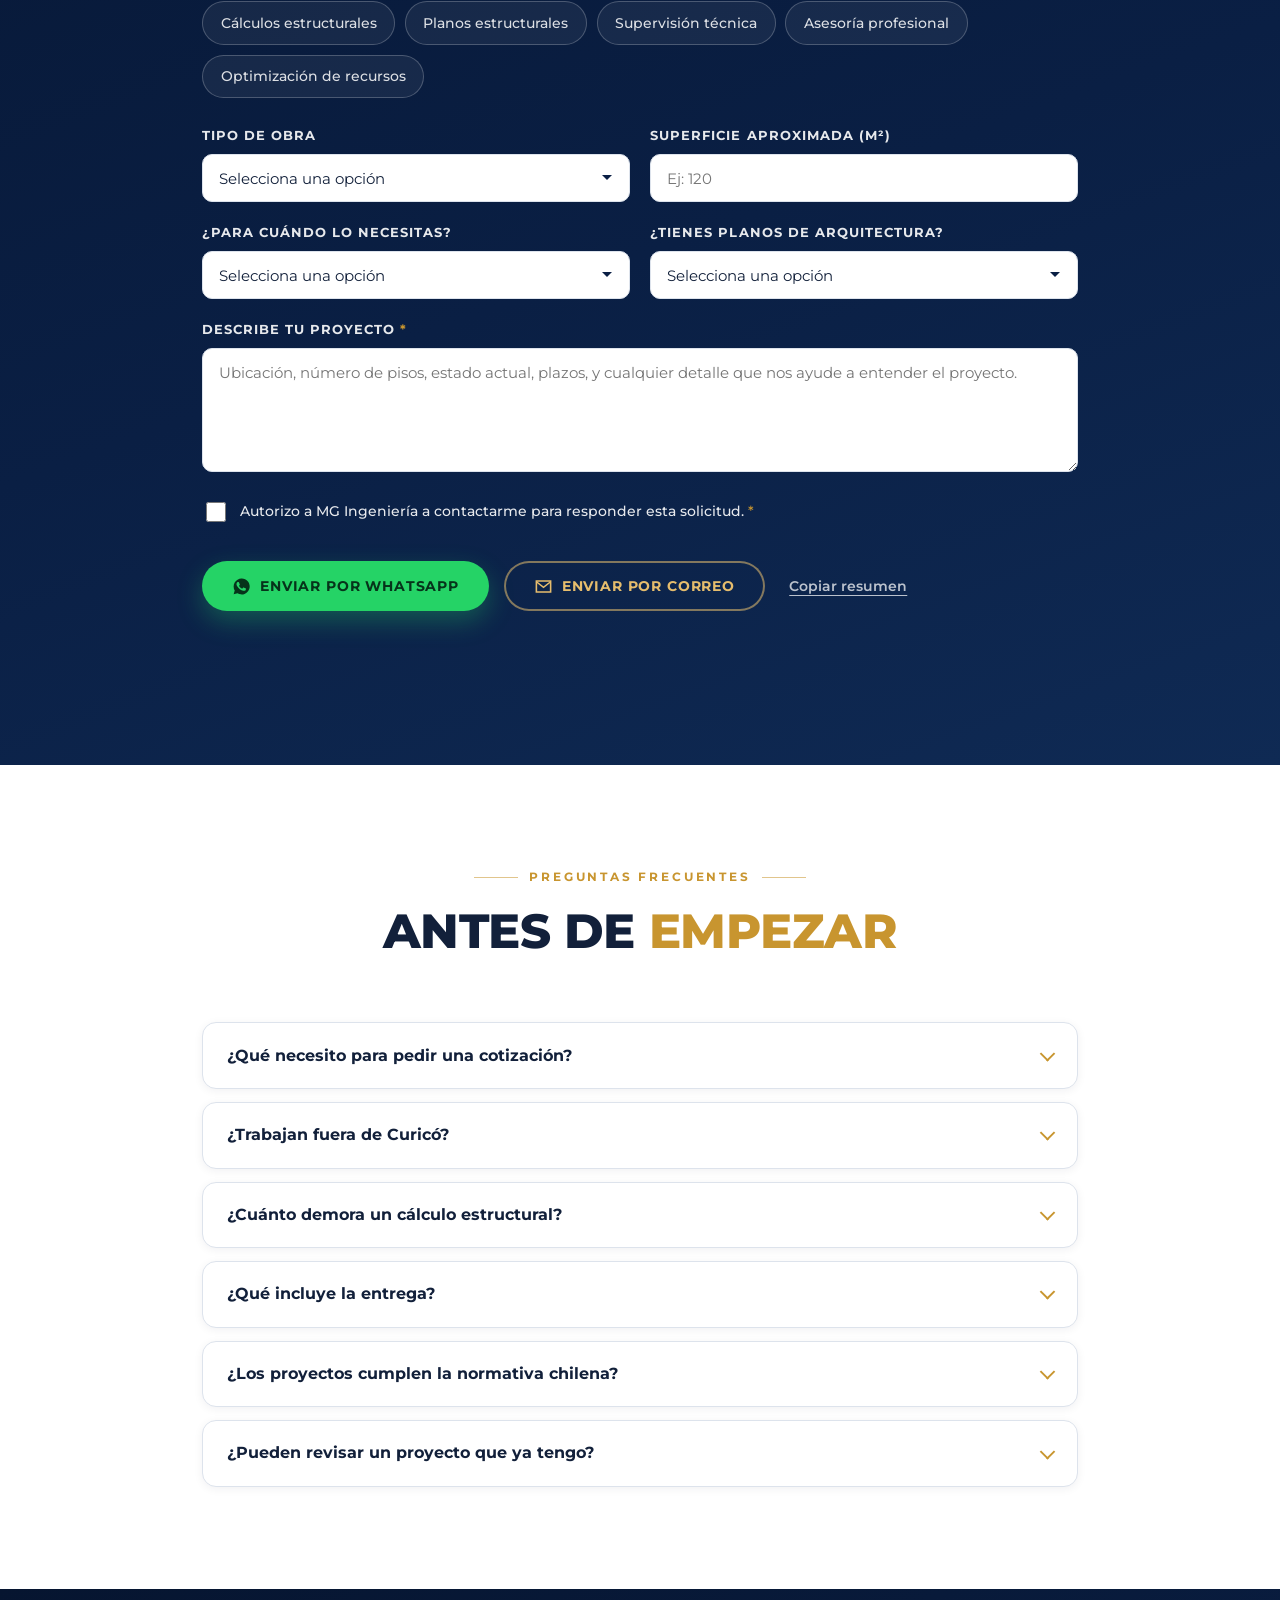
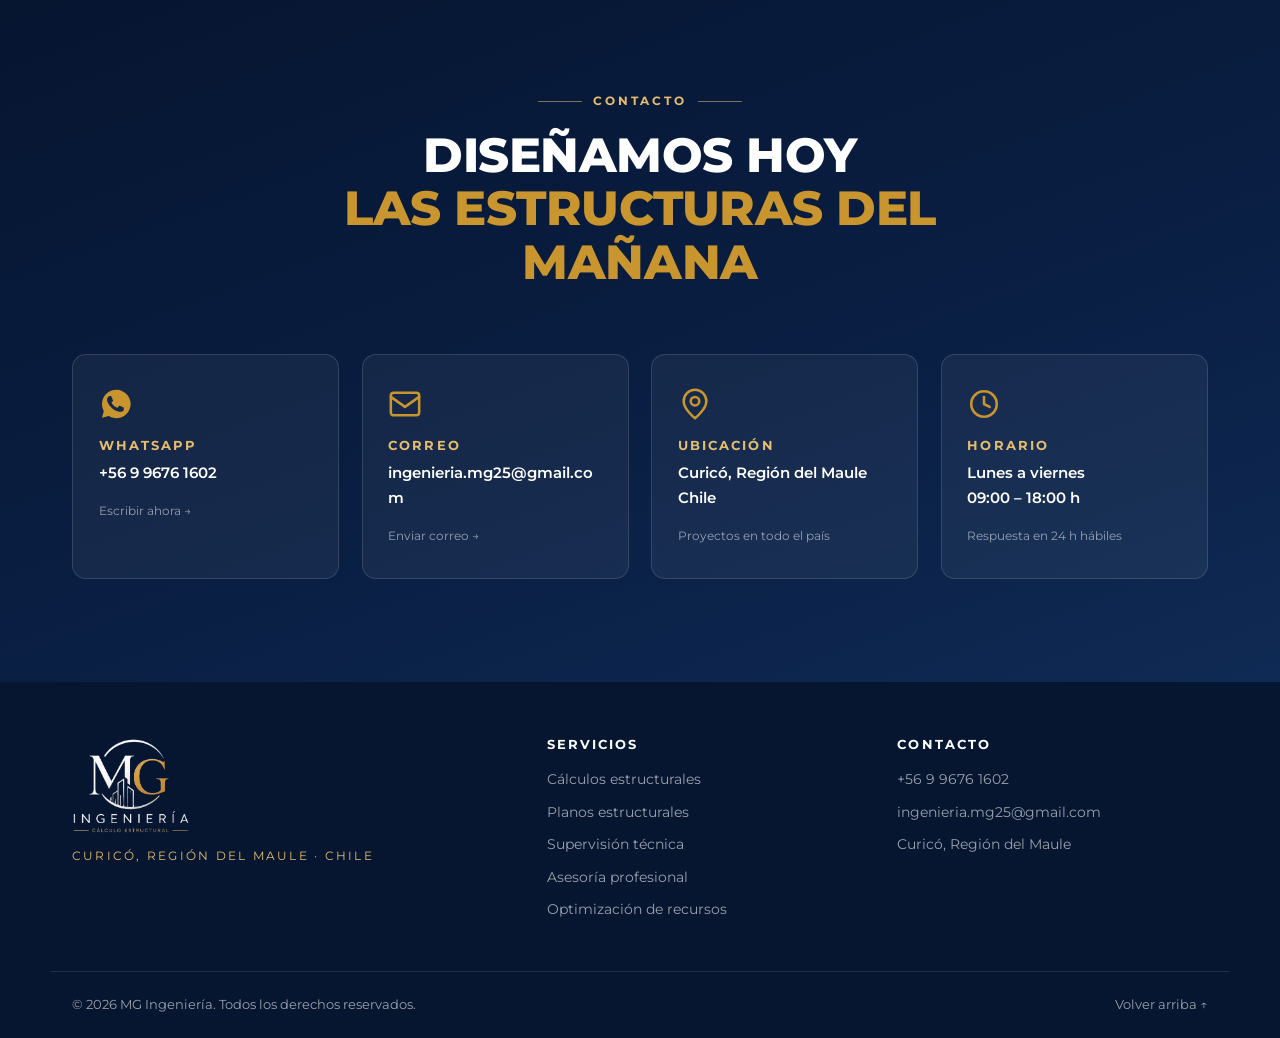
==== commit 2b42a246: "Quitar el pie de la lámina del sketch Se elimina la línea inferior con "estructura tipo · hormigón a" ====
--- a/mg-ingenieria.html
+++ b/mg-ingenieria.html
@@ -185,7 +185,7 @@
 .blueprint{
   position:relative;margin:0;width:min(100%,430px);
   display:flex;flex-direction:column;gap:.7rem;
-  padding:1.5rem 1.5rem 1rem;border-radius:var(--radius-lg);
+  padding:1.5rem;border-radius:var(--radius-lg);
   background:linear-gradient(158deg,rgba(255,255,255,.055),rgba(255,255,255,.015));
   border:1px solid rgba(255,255,255,.14);box-shadow:var(--shadow-lg);
   animation:float 9s ease-in-out infinite;
@@ -200,12 +200,6 @@
           mask-image:radial-gradient(circle at 50% 42%,#000,transparent 82%);
 }
 .sketch{position:relative;display:block;width:100%;height:auto}
-.blueprint-pie{
-  position:relative;display:flex;justify-content:space-between;gap:1rem;
-  padding-top:.65rem;border-top:1px solid rgba(255,255,255,.12);
-  font-size:.58rem;letter-spacing:.16em;text-transform:uppercase;color:rgba(255,255,255,.42);
-}
-.bp-esc{color:rgba(230,189,109,.65)}
 
 /* Trazos del sketch, por elemento estructural */
 .sk{fill:none;stroke-width:1;stroke-linecap:round;stroke-linejoin:round;
@@ -694,10 +688,6 @@
         <text class="sk-txt" data-p="8" x="44" y="48.8" text-anchor="end">3,00</text>
         <text class="sk-txt sk-nivel" data-p="8" x="242.8" y="310.6" text-anchor="start">N.P.T. ±0,00</text>
         </svg>
-        <figcaption class="blueprint-pie">
-          <span class="bp-rot">Estructura tipo · hormigón armado</span>
-          <span class="bp-esc">esc. referencial</span>
-        </figcaption>
       </figure>
     </div>
     </div>
